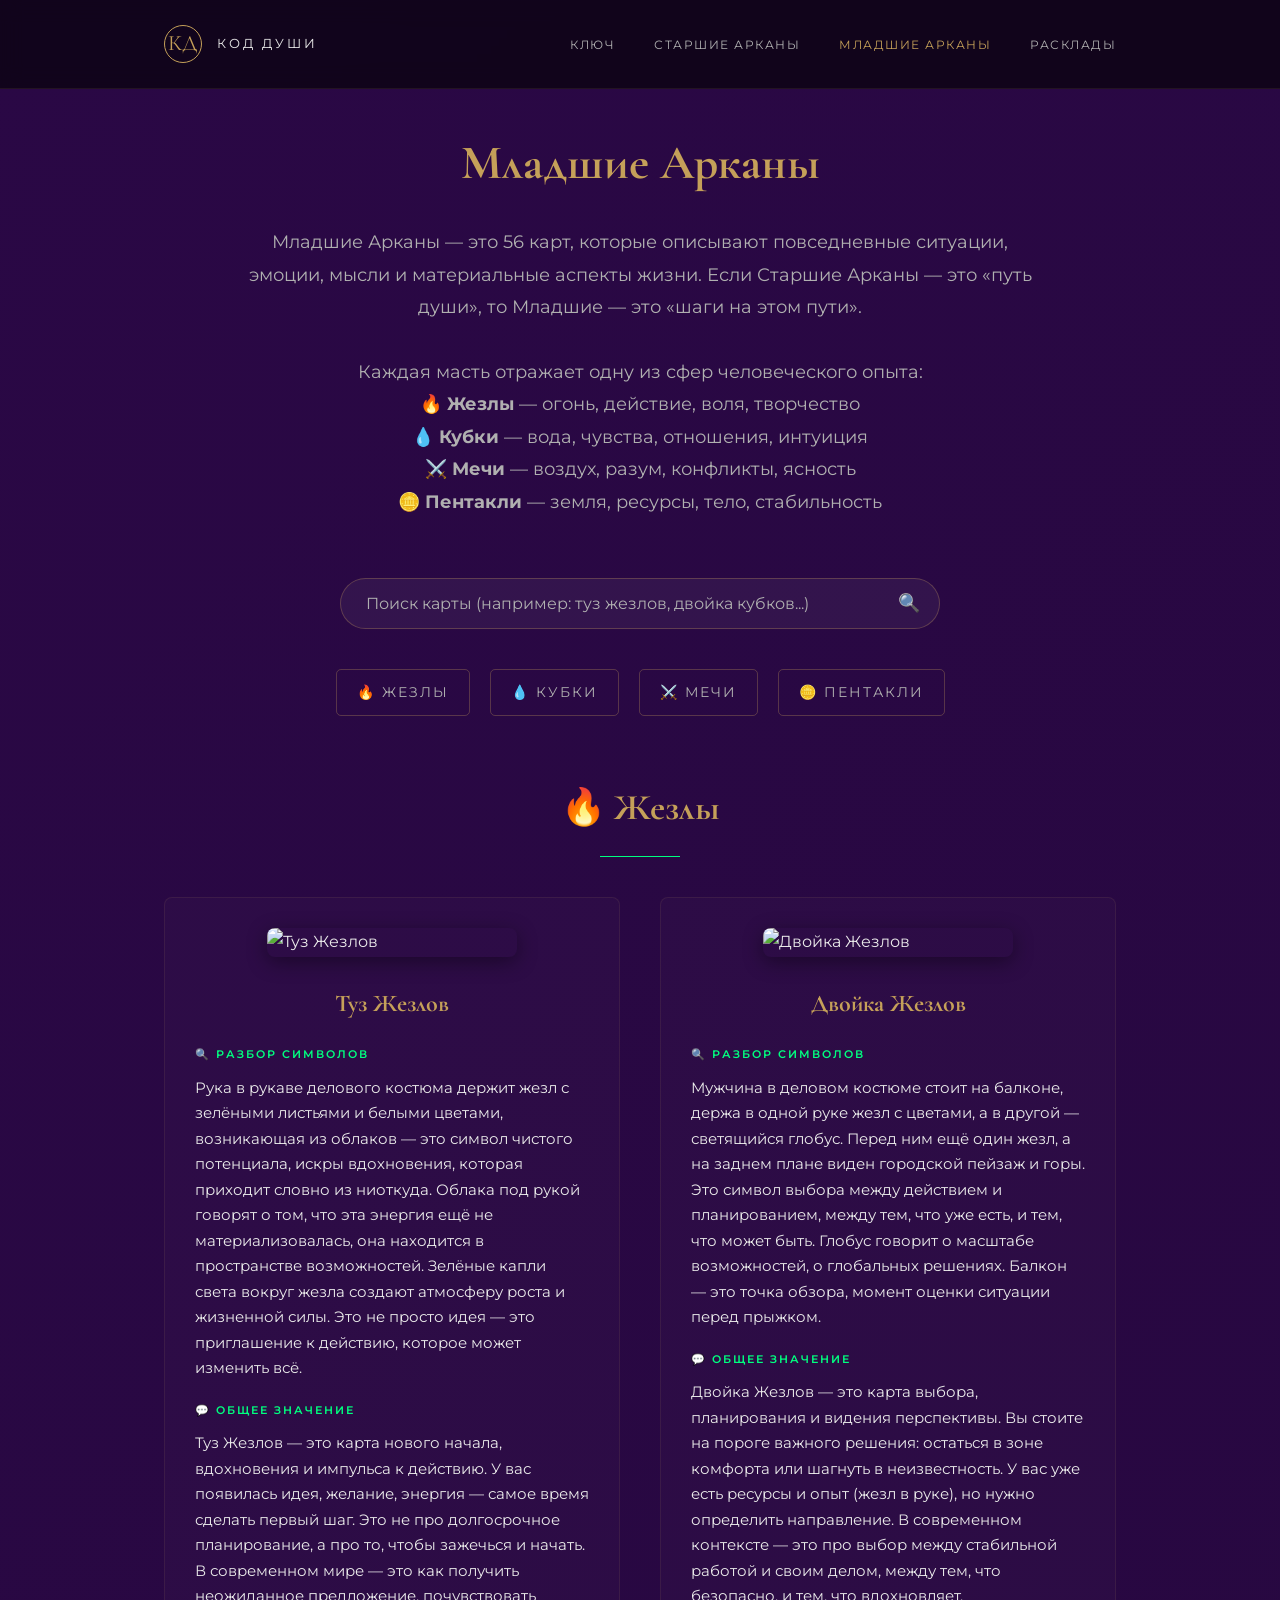
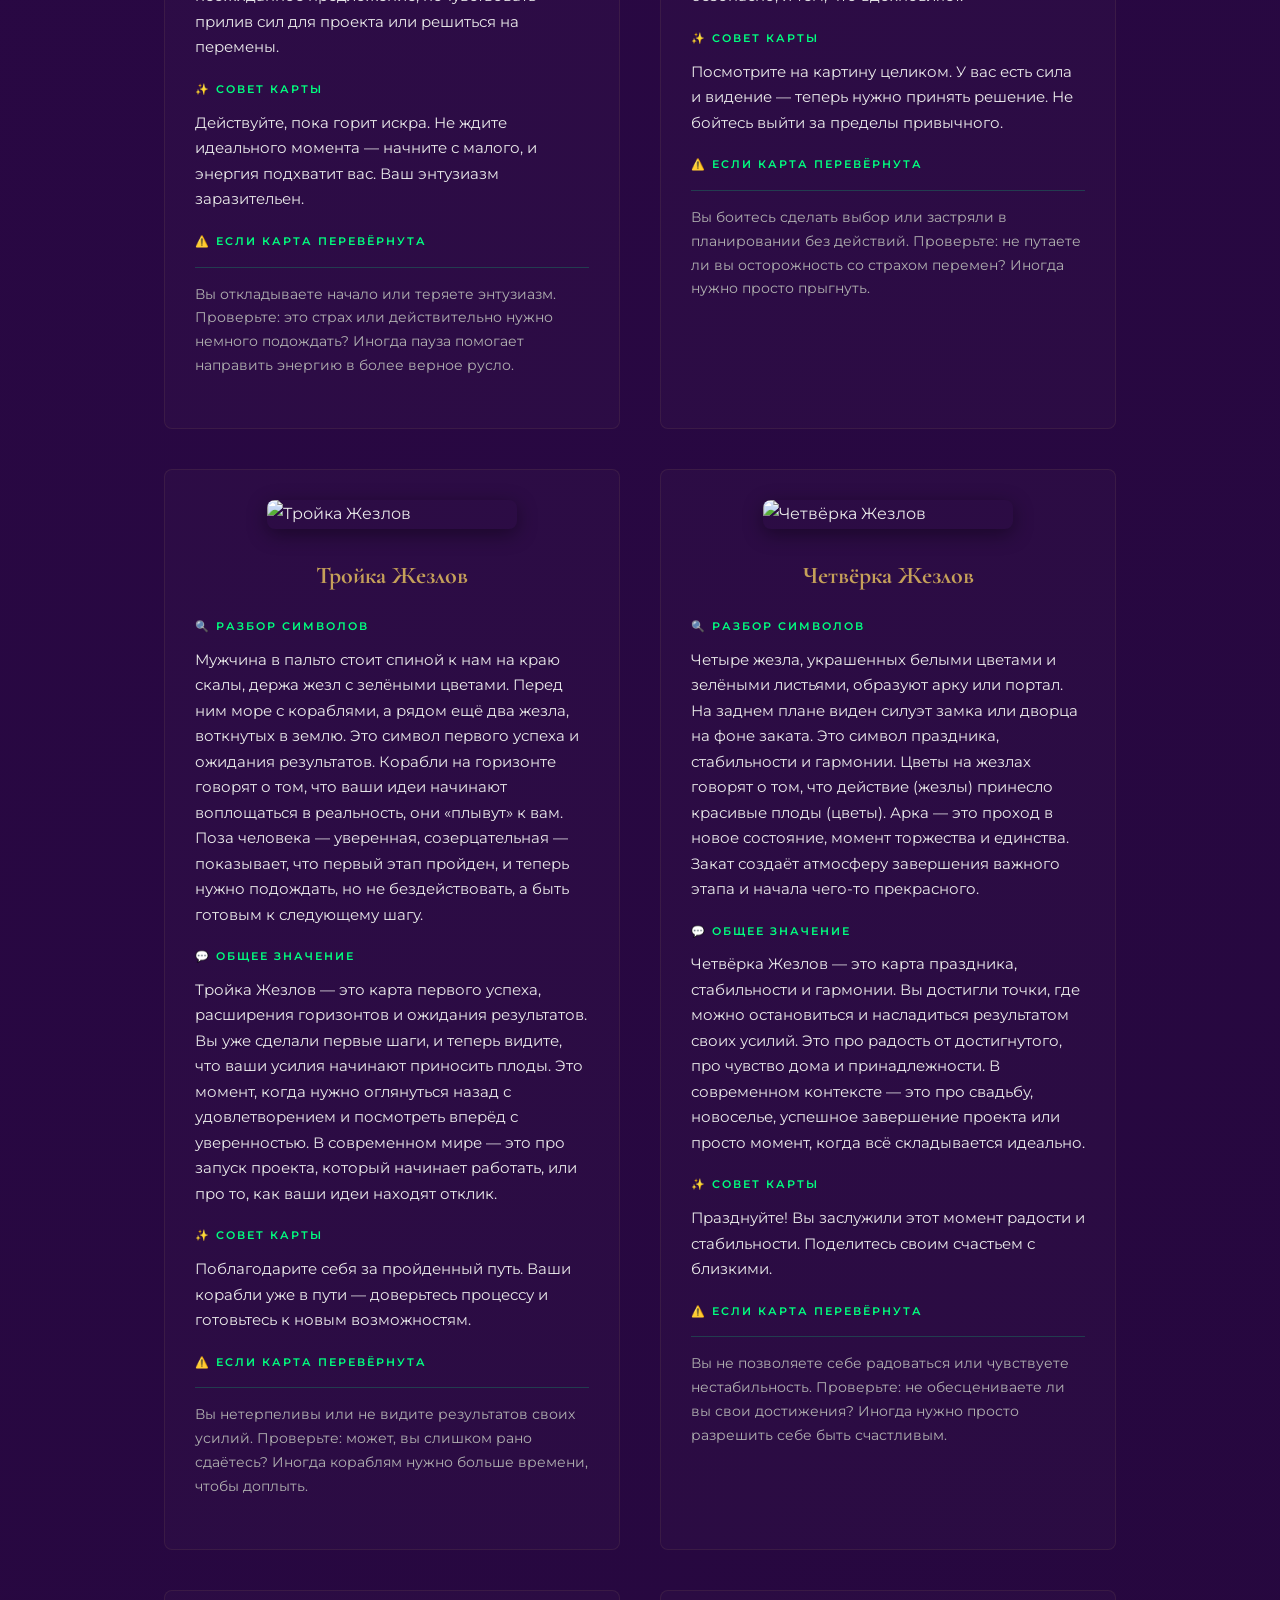
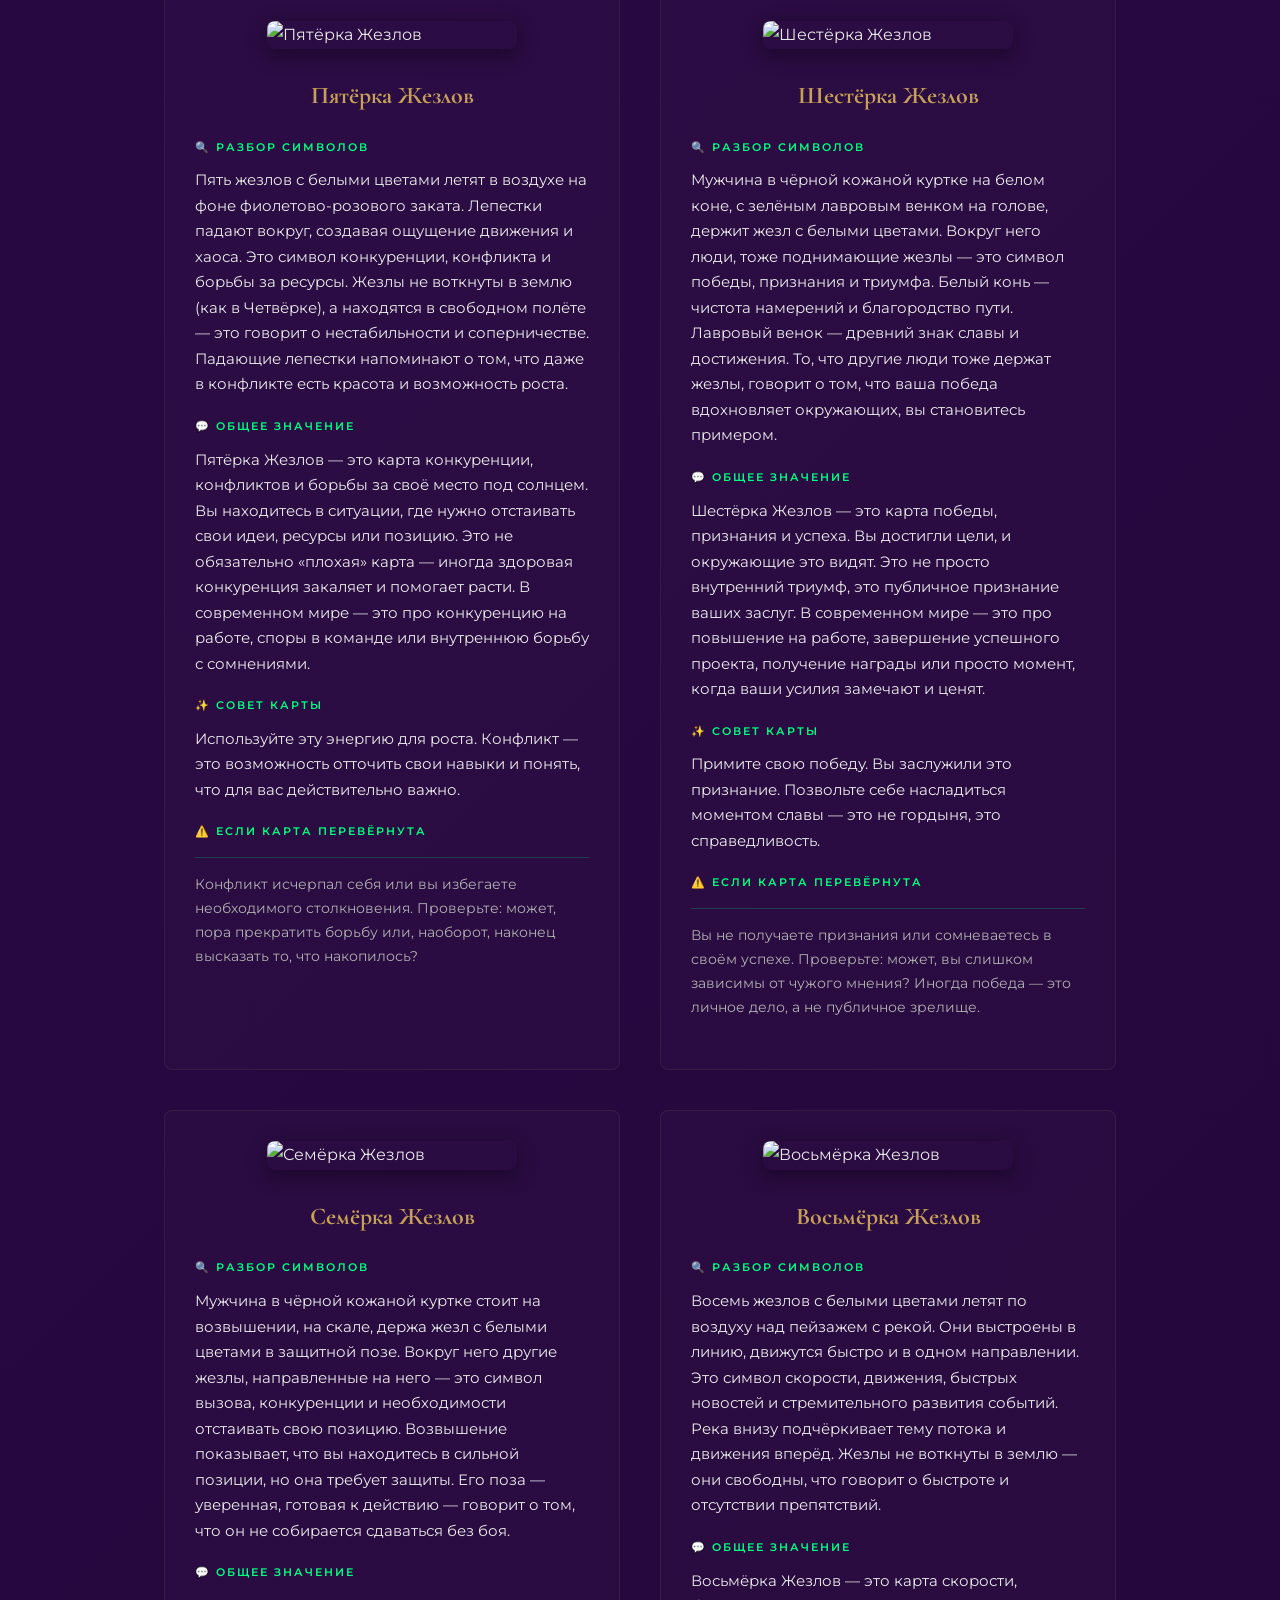
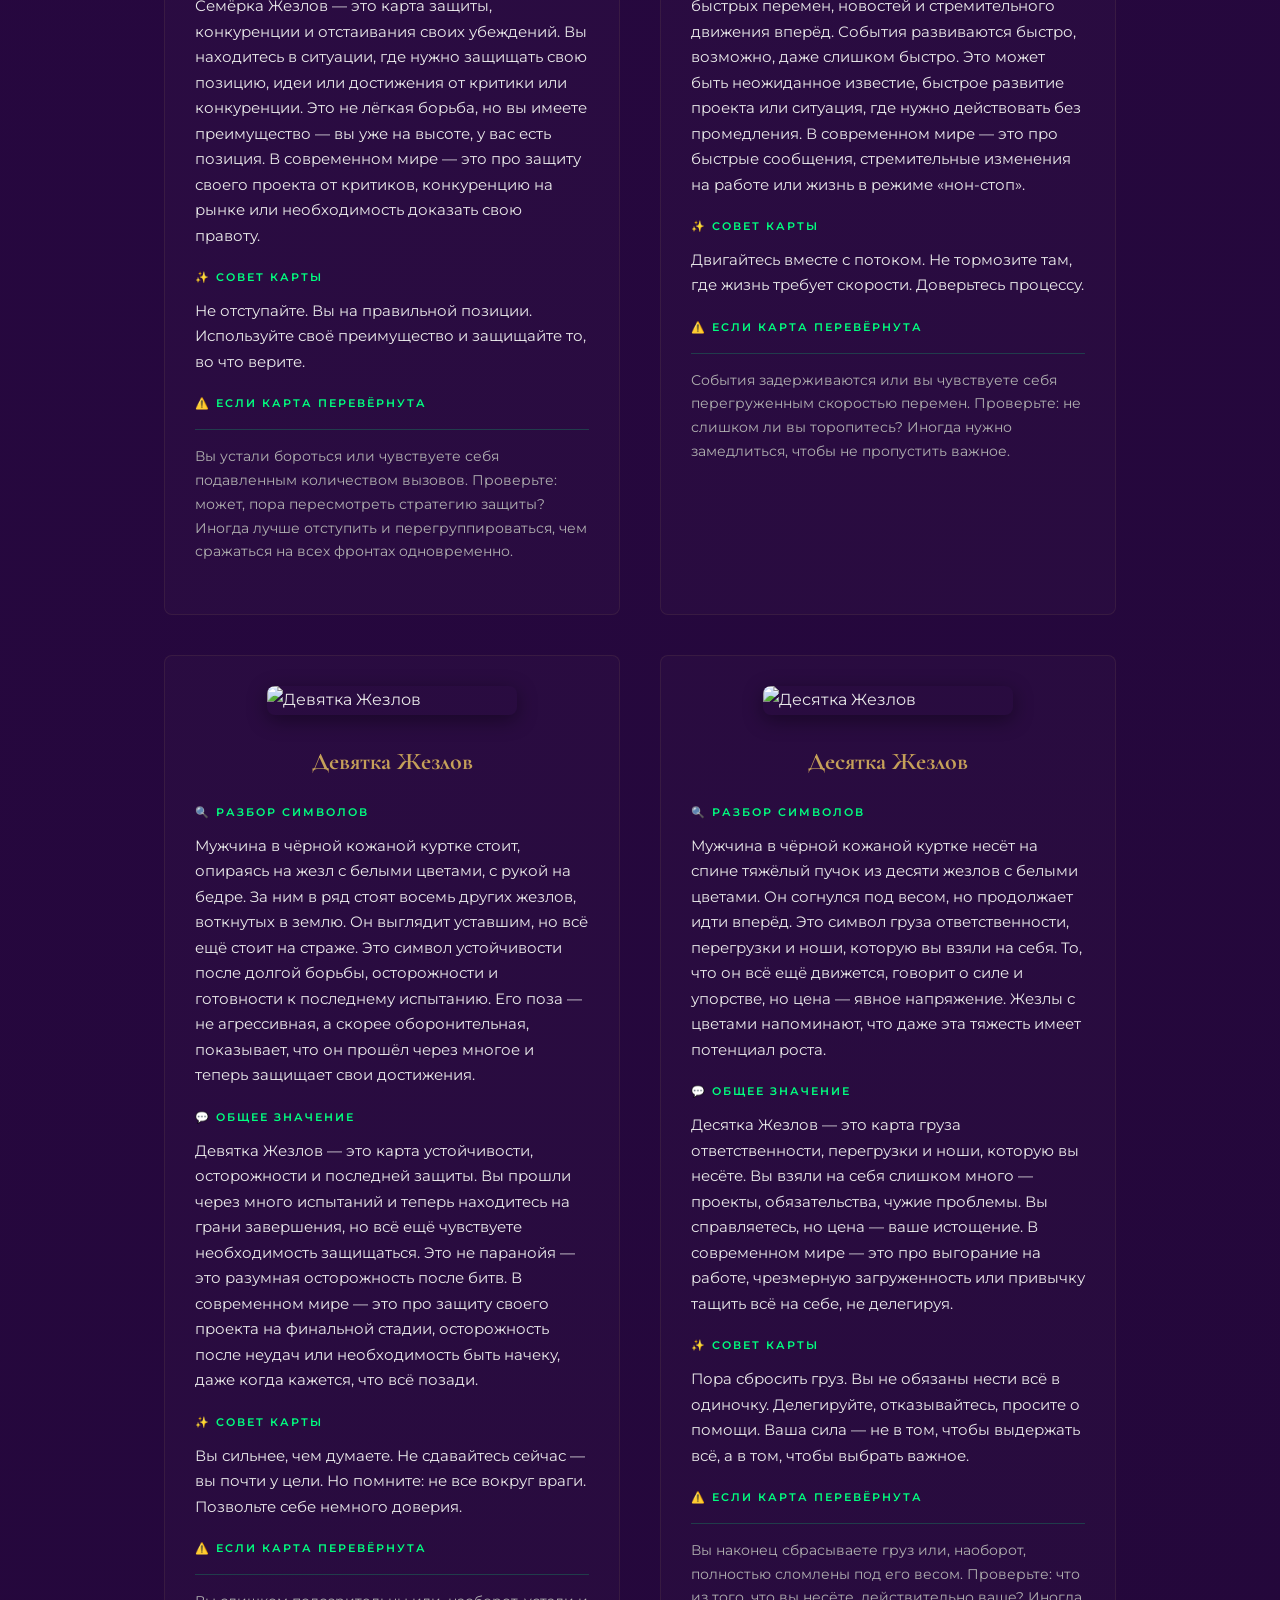
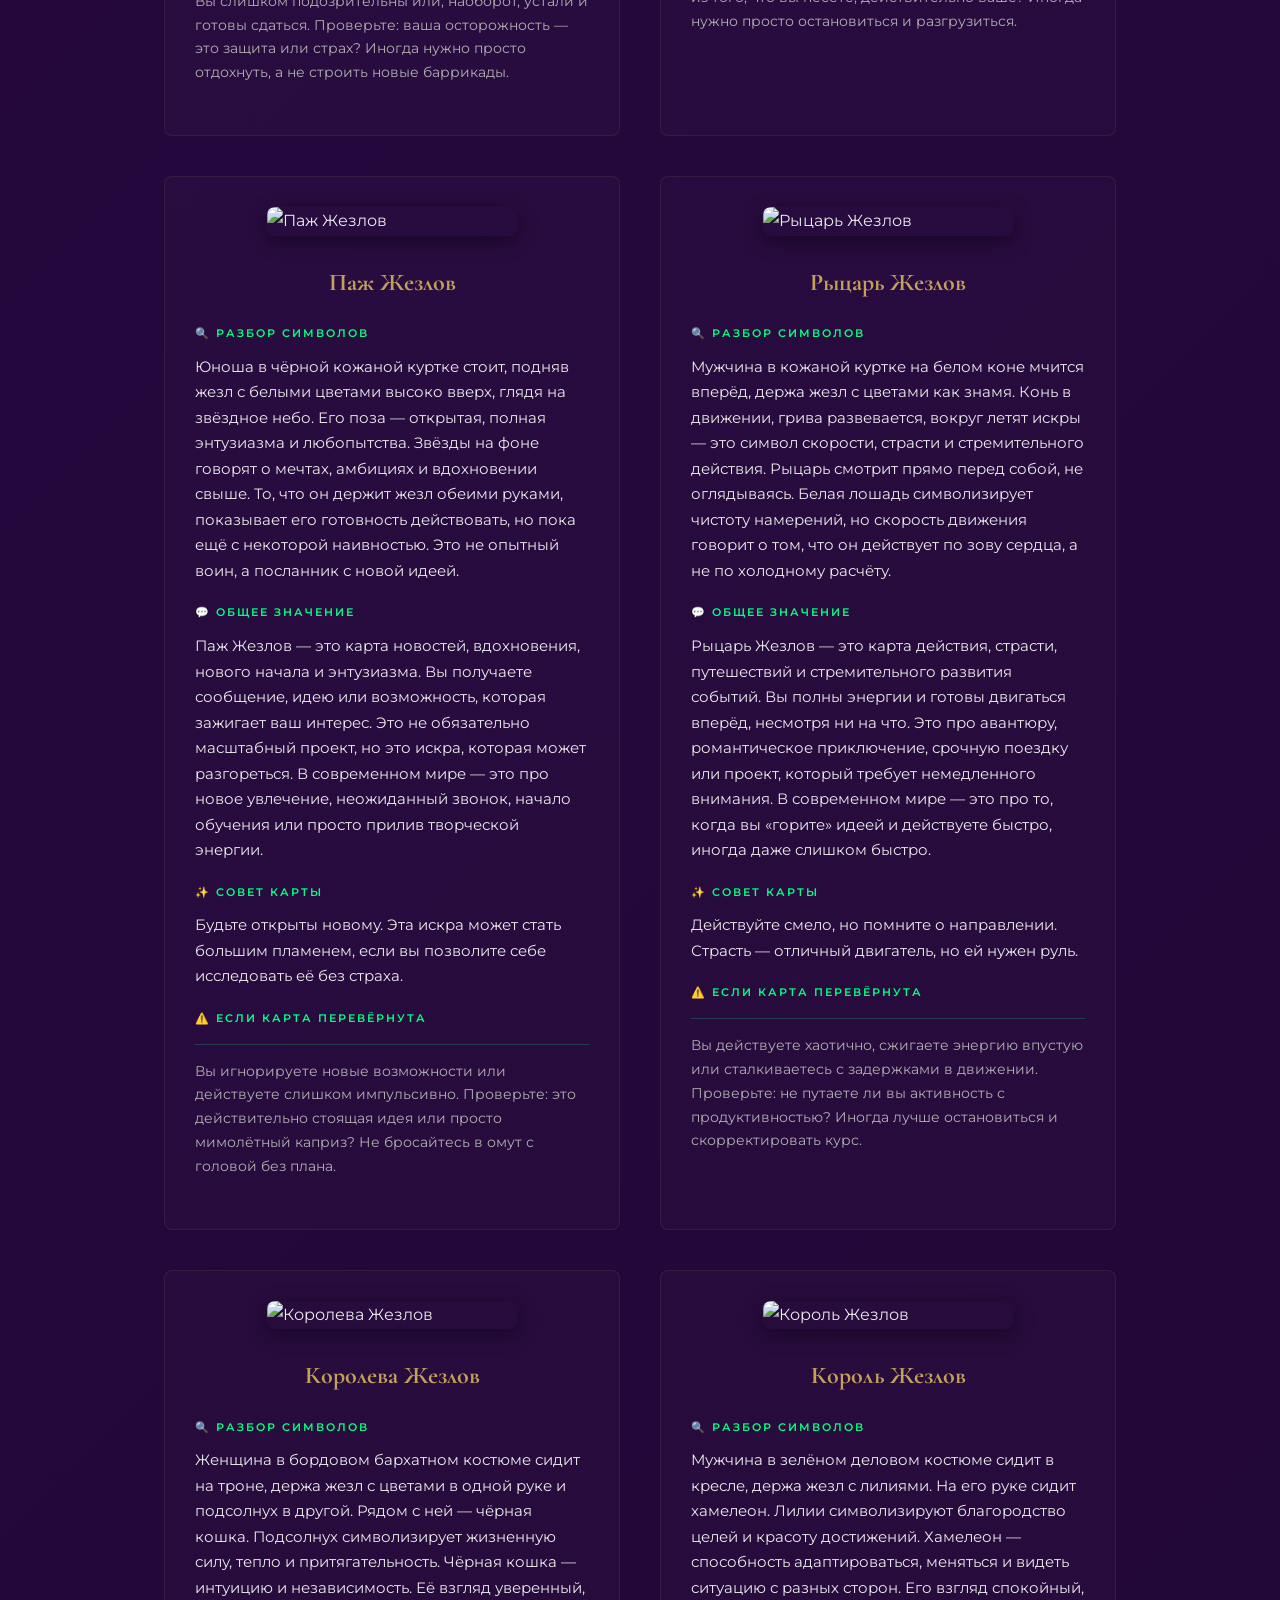
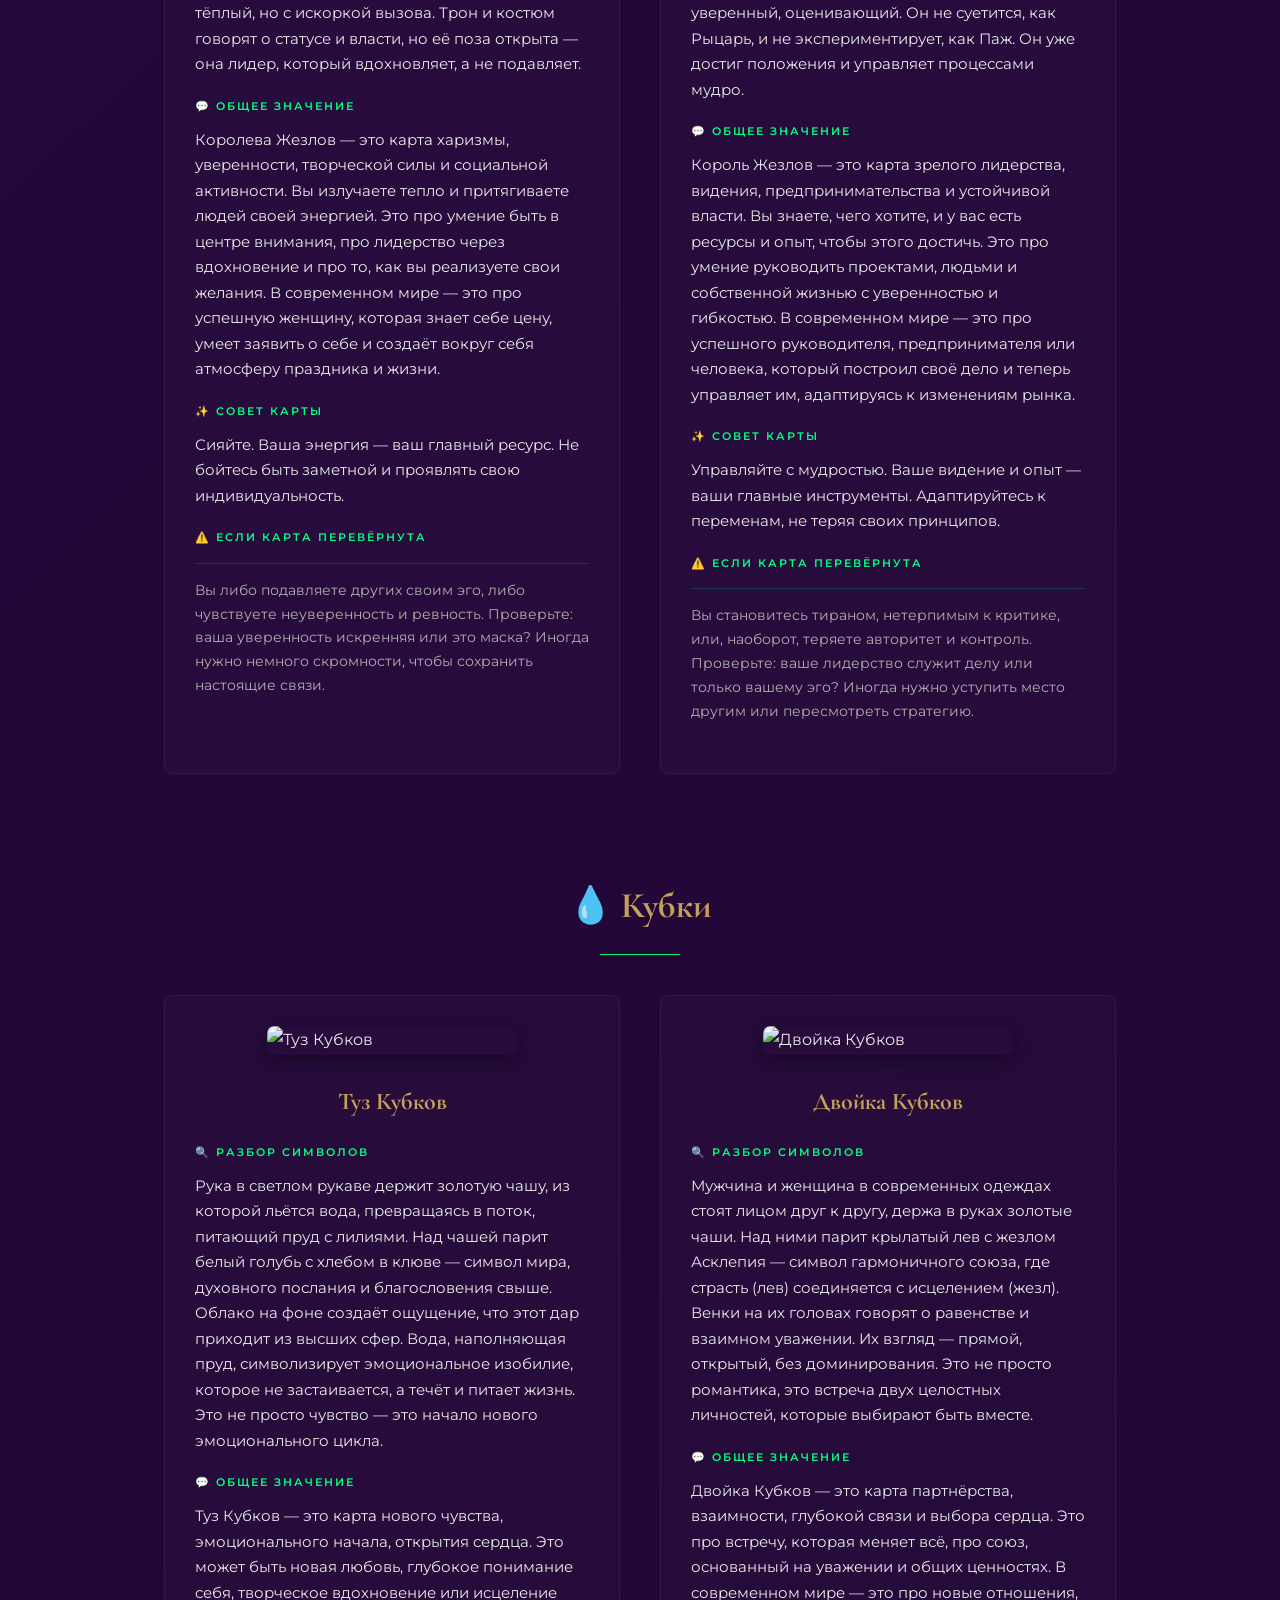
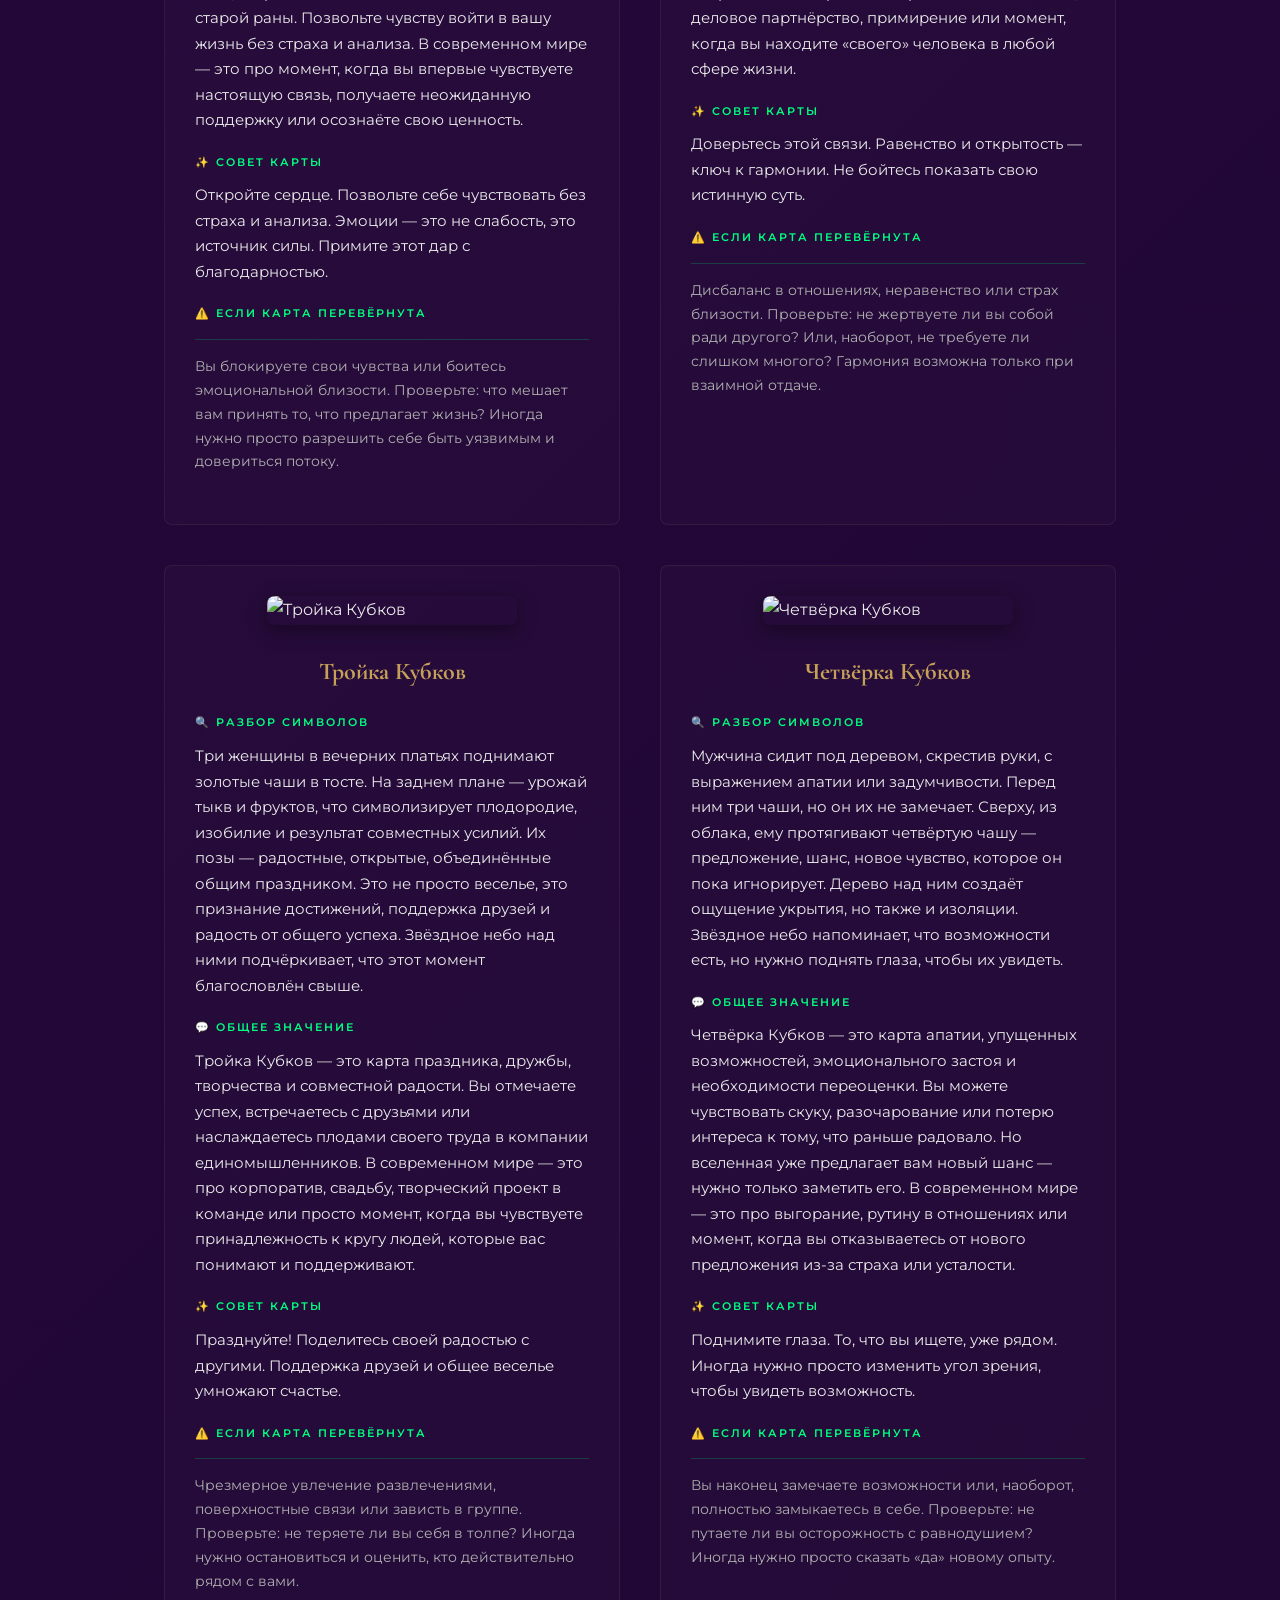
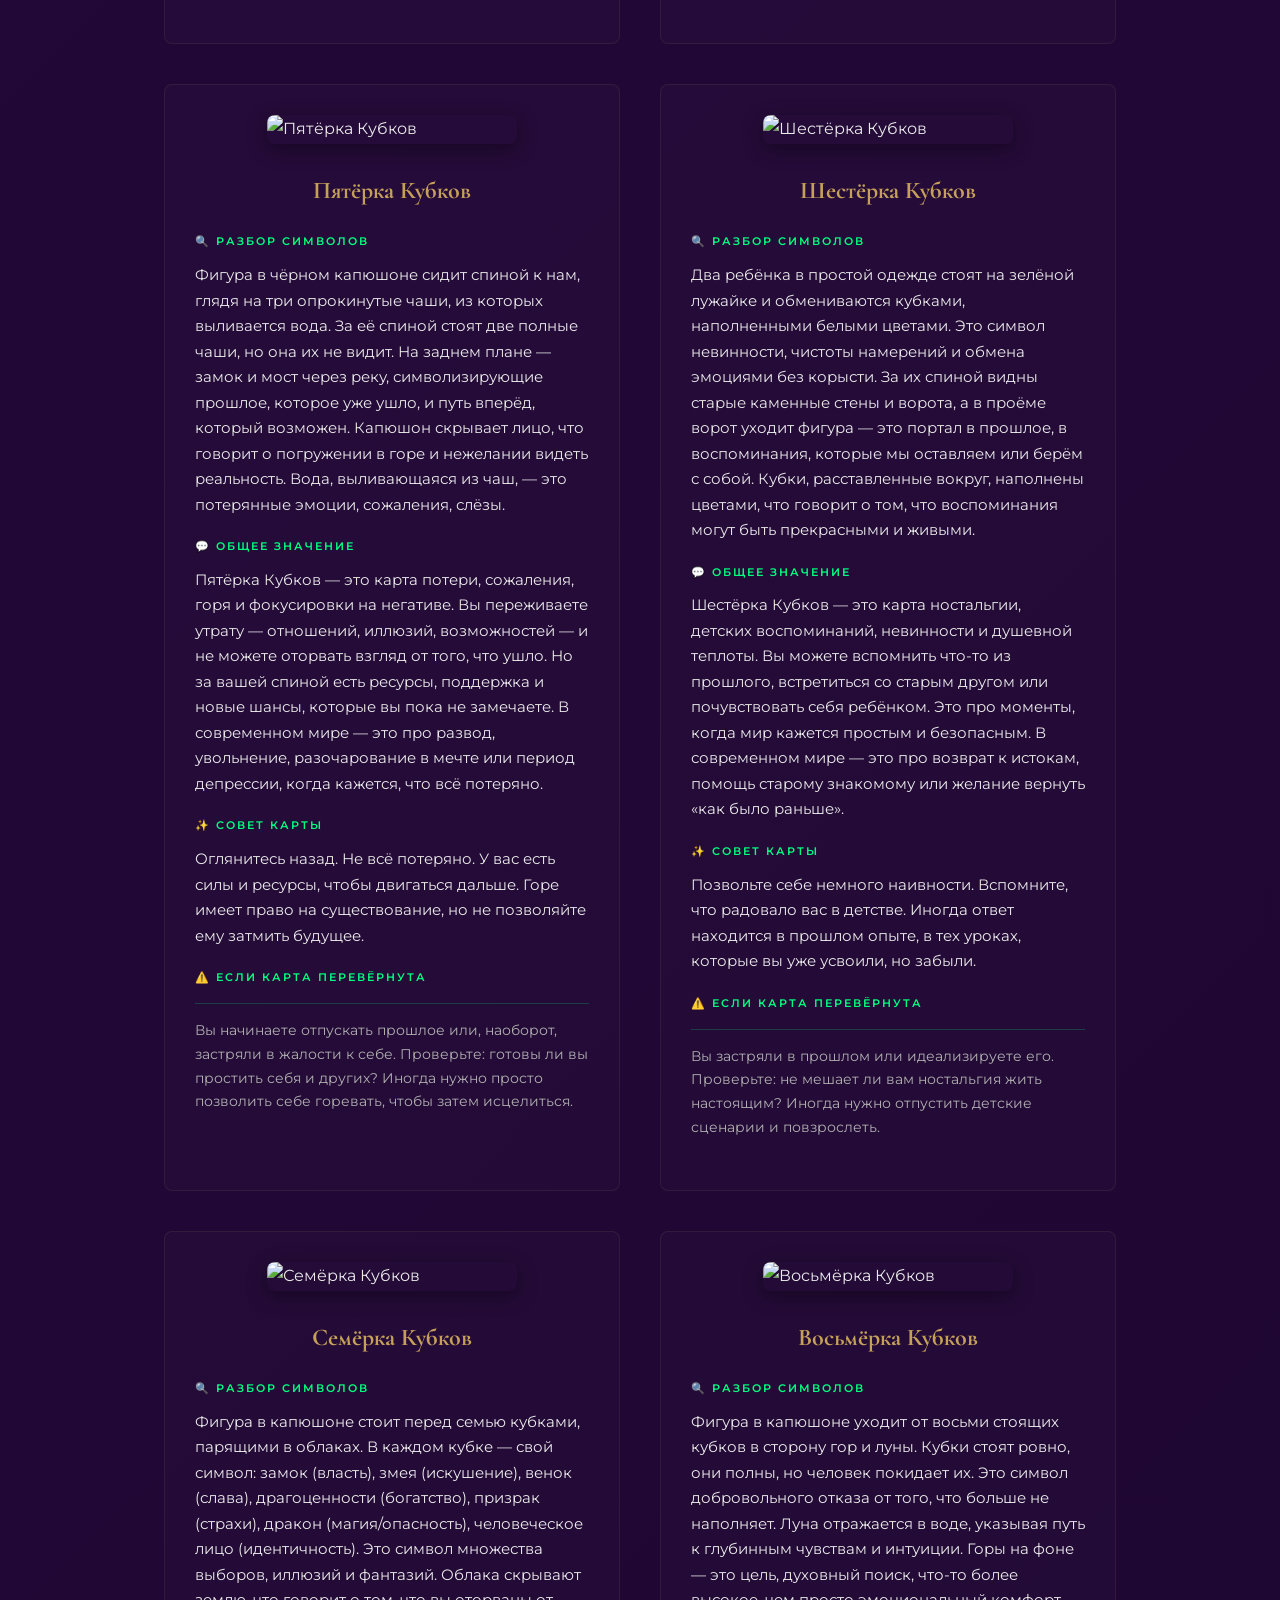
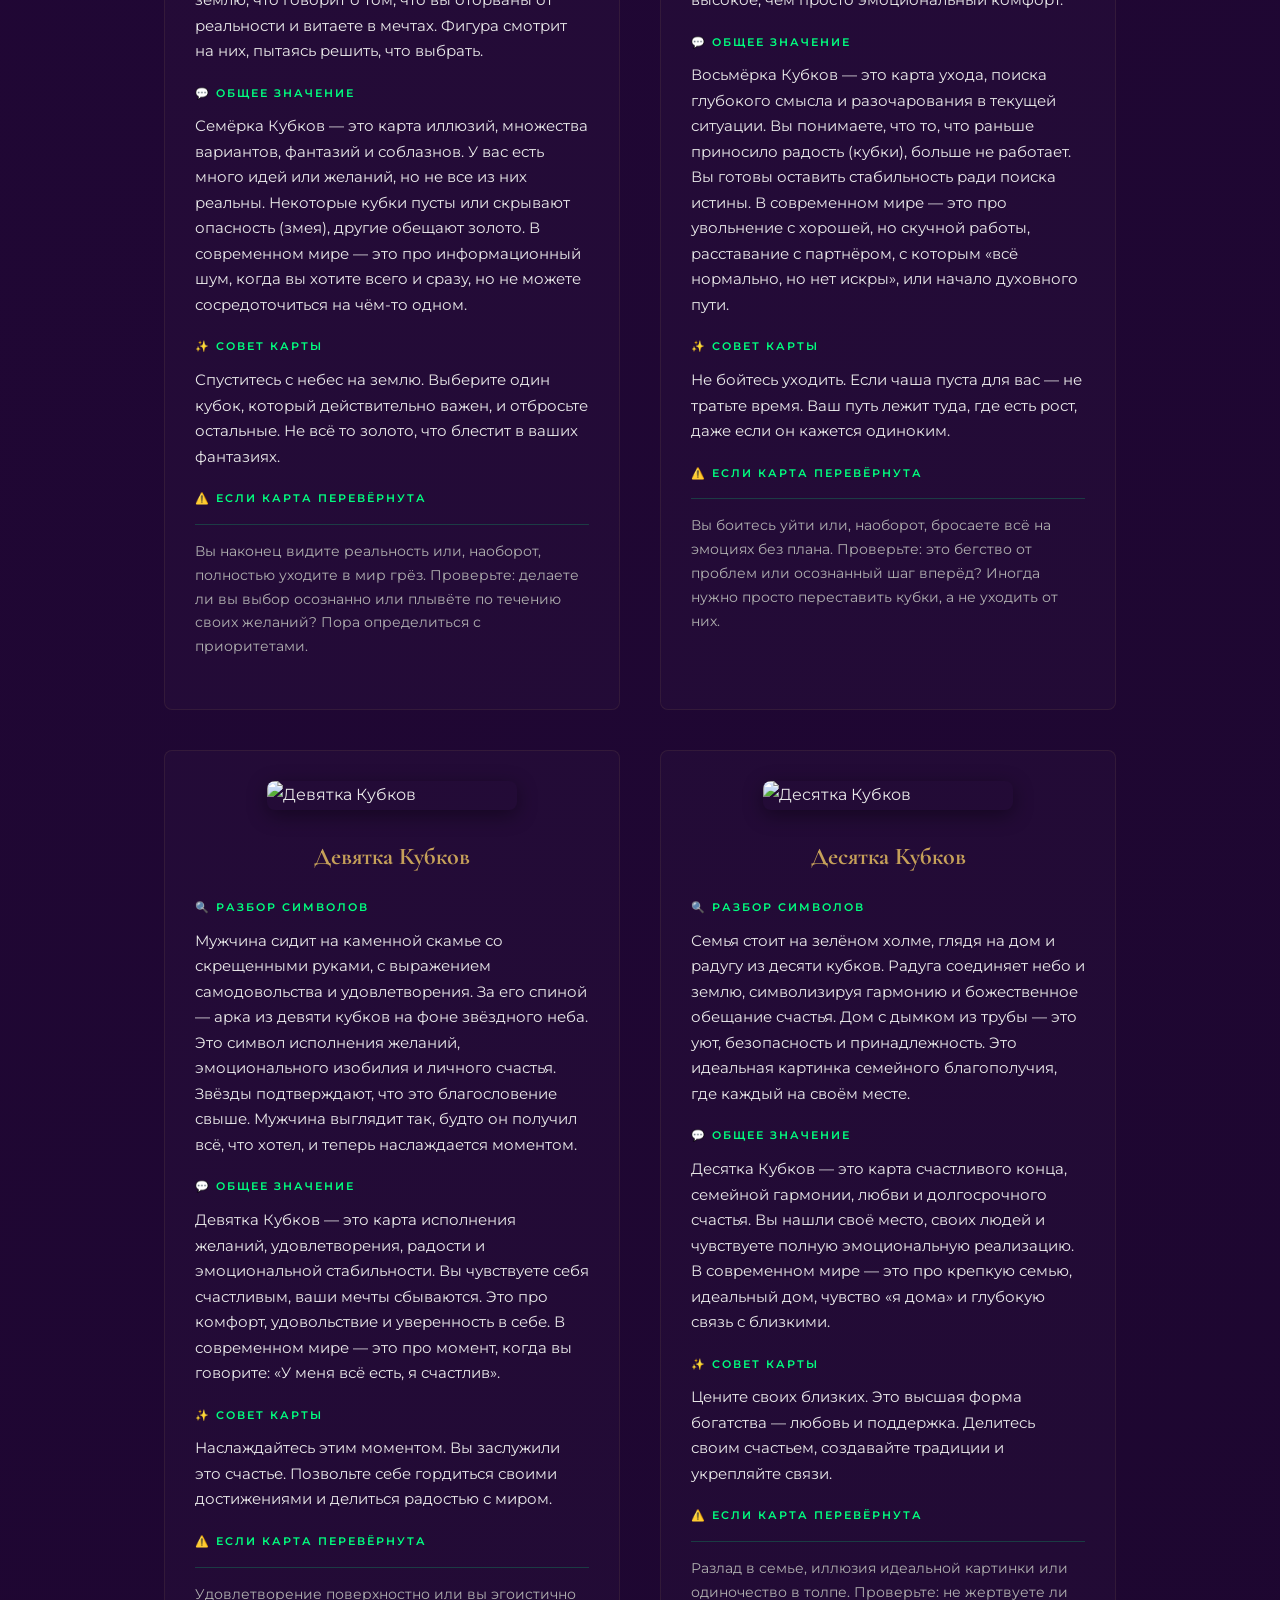
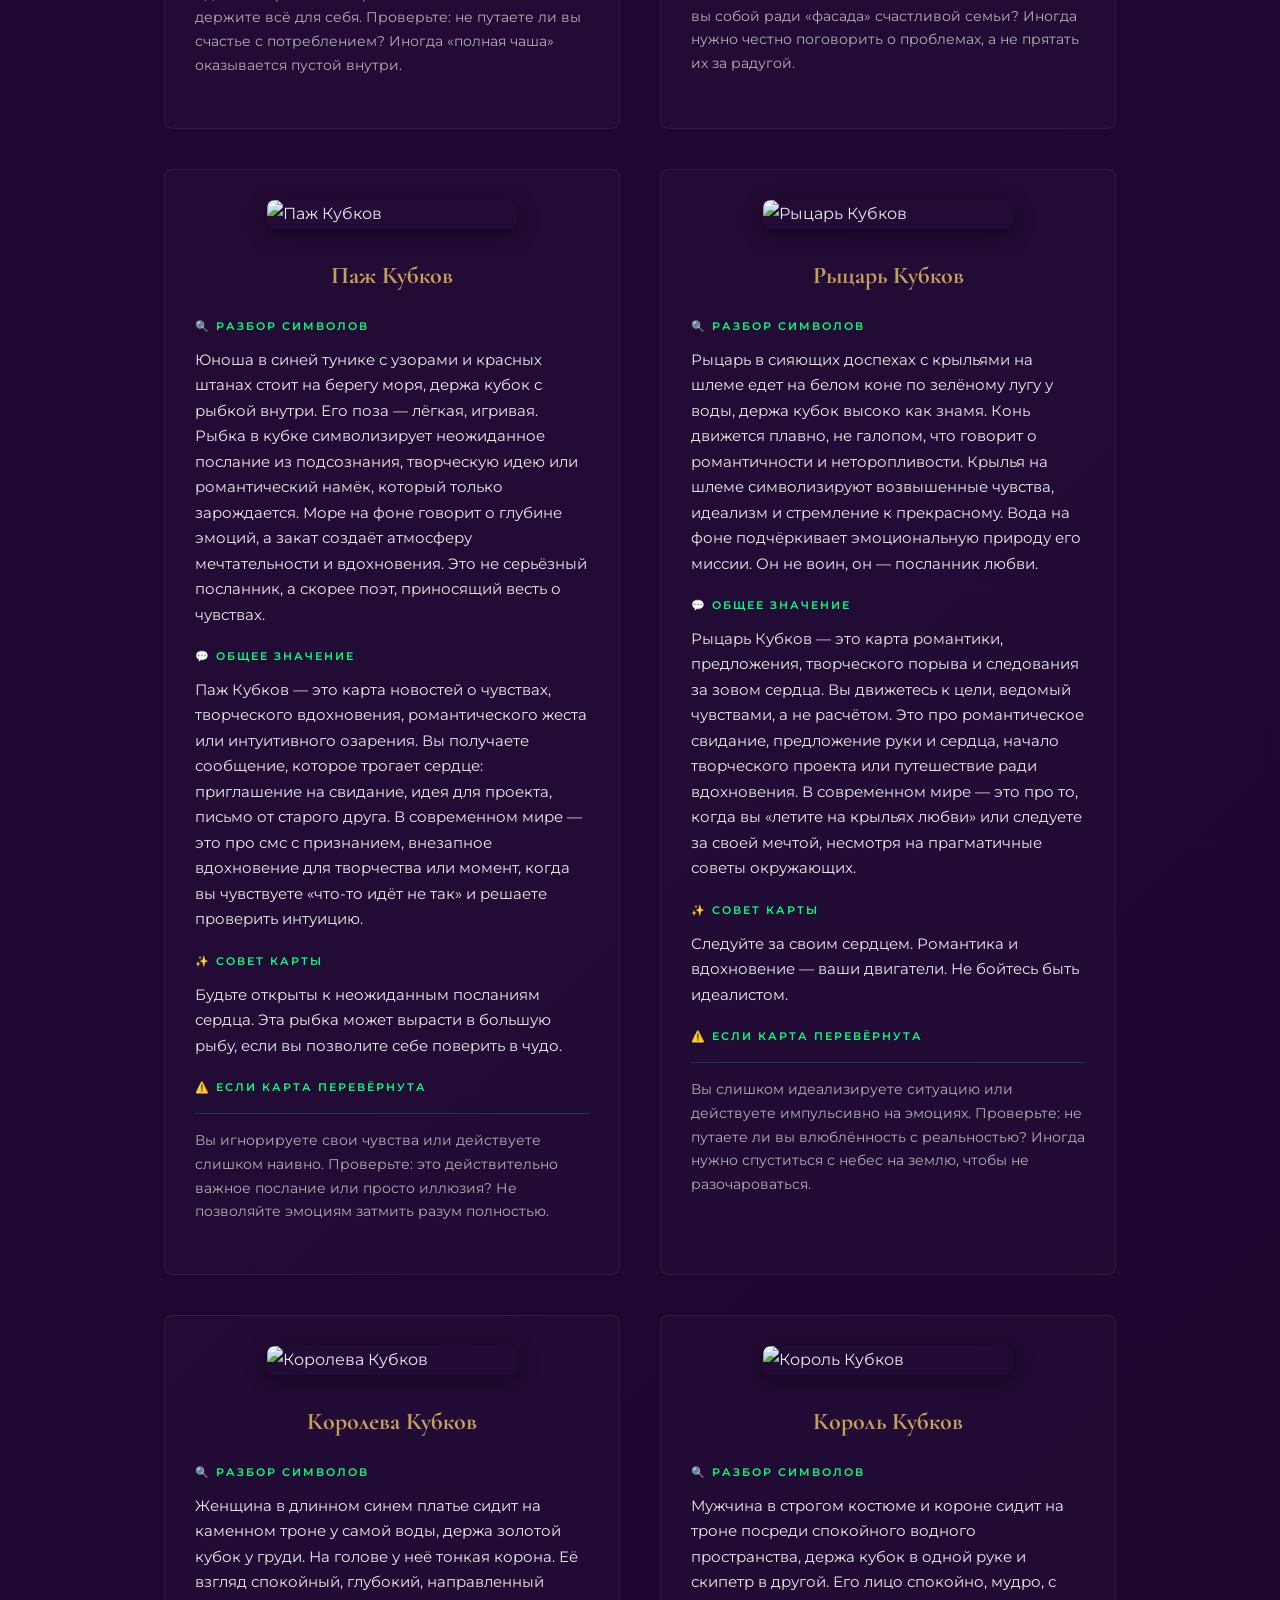
==== minor.html @ 0b264f7a "Add files via upload" ====
<!DOCTYPE html>
<html lang="ru">
<head>
    <meta charset="UTF-8">
    <meta name="viewport" content="width=device-width, initial-scale=1.0">
    <title>Младшие Арканы | Код Души</title>
    <link rel="stylesheet" href="style.css">
    <link rel="preconnect" href="https://fonts.googleapis.com">
    <link rel="preconnect" href="https://fonts.gstatic.com" crossorigin>
    <link href="https://fonts.googleapis.com/css2?family=Cormorant+Garamond:ital,wght@0,300;0,400;0,600;1,400&family=Montserrat:wght@200;300;400&display=swap" rel="stylesheet">
    
    <style>
        .intro-text {
            max-width: 800px;
            margin: 0 auto 60px;
            text-align: center;
            font-size: 18px;
            line-height: 1.8;
            color: var(--text-muted);
        }

        /* Стили для поиска */
        .search-container {
            max-width: 600px;
            margin: 0 auto 40px;
            position: relative;
        }

        .search-input {
            width: 100%;
            padding: 15px 25px;
            font-size: 16px;
            font-family: var(--font-sans);
            background: rgba(255, 255, 255, 0.05);
            border: 1px solid rgba(197, 160, 89, 0.3);
            border-radius: 30px;
            color: var(--text-main);
            outline: none;
            transition: all 0.3s;
        }

        .search-input:focus {
            border-color: var(--gold);
            background: rgba(255, 255, 255, 0.08);
            box-shadow: 0 0 20px rgba(197, 160, 89, 0.2);
        }

        .search-input::placeholder {
            color: var(--text-muted);
        }

        .search-icon {
            position: absolute;
            right: 20px;
            top: 50%;
            transform: translateY(-50%);
            color: var(--gold);
            font-size: 18px;
            pointer-events: none;
        }

        .search-results {
            text-align: center;
            margin-bottom: 30px;
            font-size: 14px;
            color: var(--text-muted);
        }

        .no-results {
            text-align: center;
            padding: 40px;
            color: var(--text-muted);
            font-size: 16px;
            display: none;
        }

        .suit-nav {
            display: flex;
            justify-content: center;
            gap: 20px;
            margin-bottom: 60px;
            flex-wrap: wrap;
        }

        .suit-nav a {
            font-size: 14px;
            text-transform: uppercase;
            letter-spacing: 2px;
            color: var(--text-muted);
            text-decoration: none;
            padding: 10px 20px;
            border: 1px solid rgba(197, 160, 89, 0.3);
            border-radius: 5px;
            transition: 0.3s;
        }

        .suit-nav a:hover {
            color: var(--gold);
            border-color: var(--gold);
            background: rgba(197, 160, 89, 0.1);
        }

        .suit-section {
            margin-bottom: 100px;
            scroll-margin-top: 120px;
        }

        .suit-title {
            font-family: var(--font-serif);
            font-size: 36px;
            color: var(--gold);
            text-align: center;
            margin-bottom: 40px;
            position: relative;
        }

        .suit-title::after {
            content: '';
            display: block;
            width: 80px;
            height: 1px;
            background: var(--emerald);
            margin: 15px auto 0;
        }

        .cards-grid {
            display: grid;
            grid-template-columns: repeat(auto-fill, minmax(350px, 1fr));
            gap: 40px;
        }

        .card-item {
            background: rgba(255, 255, 255, 0.02);
            border: 1px solid rgba(197, 160, 89, 0.1);
            border-radius: 8px;
            padding: 30px;
            transition: all 0.3s;
        }

        .card-item:hover {
            border-color: var(--gold);
            background: rgba(197, 160, 89, 0.05);
            transform: translateY(-5px);
        }

        .card-item.hidden {
            display: none;
        }

        .card-item.highlight {
            border-color: var(--emerald);
            box-shadow: 0 0 30px rgba(0, 255, 127, 0.2);
        }

        .card-item img {
            width: 100%;
            max-width: 250px;
            margin: 0 auto 25px;
            display: block;
            border-radius: 8px;
            box-shadow: 0 5px 20px rgba(0, 0, 0, 0.4);
        }

        .card-item h3 {
            font-family: var(--font-serif);
            font-size: 24px;
            color: var(--gold);
            text-align: center;
            margin-bottom: 20px;
        }

        .card-item .symbol-section,
        .card-item .meaning-section,
        .card-item .advice-section,
        .card-item .reversed-section {
            margin-bottom: 20px;
        }

        .card-item .section-label {
            font-family: var(--font-sans);
            font-size: 11px;
            text-transform: uppercase;
            letter-spacing: 2px;
            color: var(--emerald);
            margin-bottom: 10px;
            display: block;
            font-weight: 600;
        }

        .card-item p {
            font-size: 15px;
            line-height: 1.7;
            color: var(--text-main);
            margin-bottom: 0;
        }

        .card-item .reversed {
            font-size: 14px;
            color: var(--text-muted);
            margin-top: 15px;
            padding-top: 15px;
            border-top: 1px solid rgba(0, 255, 127, 0.2);
        }

        .back-to-top {
            position: fixed;
            bottom: 30px;
            right: 30px;
            width: 50px;
            height: 50px;
            background: rgba(197, 160, 89, 0.1);
            border: 1px solid var(--gold);
            color: var(--gold);
            display: flex;
            align-items: center;
            justify-content: center;
            font-size: 24px;
            cursor: pointer;
            opacity: 0;
            visibility: hidden;
            transition: 0.4s;
            z-index: 900;
            text-decoration: none;
        }

        .back-to-top.visible {
            opacity: 1;
            visibility: visible;
        }

        .back-to-top:hover {
            background: var(--gold);
            color: var(--bg-deep);
        }

        @media (max-width: 768px) {
            .cards-grid {
                grid-template-columns: 1fr;
            }
            
            .suit-nav {
                gap: 10px;
            }
            
            .suit-nav a {
                font-size: 12px;
                padding: 8px 15px;
            }
            
            .card-item {
                padding: 20px;
            }

            .search-input {
                padding: 12px 20px;
                font-size: 14px;
            }
        }
    </style>
</head>
<body>

    <header class="header">
        <div class="container header-inner">
            <a href="index.html" class="logo-link">
                <div class="logo-mono">КД</div>
                <div class="logo-text">КОД ДУШИ</div>
            </a>
            <nav class="desktop-nav">
                <a href="key.html">Ключ</a>
                <a href="major.html">Старшие Арканы</a>
                <a href="minor.html" style="color: var(--gold);">Младшие Арканы</a>
                <a href="spreads.html">Расклады</a>
            </nav>
        </div>
    </header>

    <main class="container" style="padding-top: 120px;">
        
        <h1 style="text-align: center; font-family: var(--font-serif); font-size: 48px; color: var(--gold); margin-bottom: 20px;">Младшие Арканы</h1>
        
        <p class="intro-text">
            Младшие Арканы — это 56 карт, которые описывают повседневные ситуации, эмоции, мысли и материальные аспекты жизни. Если Старшие Арканы — это «путь души», то Младшие — это «шаги на этом пути».<br><br>
            Каждая масть отражает одну из сфер человеческого опыта:<br>
            🔥 <strong>Жезлы</strong> — огонь, действие, воля, творчество<br>
            💧 <strong>Кубки</strong> — вода, чувства, отношения, интуиция<br>
            ⚔️ <strong>Мечи</strong> — воздух, разум, конфликты, ясность<br>
            🪙 <strong>Пентакли</strong> — земля, ресурсы, тело, стабильность
        </p>

        <!-- ПОИСКОВАЯ СТРОКА -->
        <div class="search-container">
            <input type="text" class="search-input" id="cardSearch" placeholder="Поиск карты (например: туз жезлов, двойка кубков...)">
            <span class="search-icon">🔍</span>
        </div>
        <div class="search-results" id="searchResults"></div>

        <div class="suit-nav" id="top">
            <a href="#wands">🔥 Жезлы</a>
            <a href="#cups">💧 Кубки</a>
            <a href="#swords">⚔️ Мечи</a>
            <a href="#pentacles">🪙 Пентакли</a>
        </div>

        <div class="no-results" id="noResults">
            Карты не найдены. Попробуйте другой запрос.
        </div>

        <!-- 🔥 ЖЕЗЛЫ -->
        <section id="wands" class="suit-section">
            <h2 class="suit-title">🔥 Жезлы</h2>
            <div class="cards-grid">
                <!-- Туз Жезлов -->
               <article class="card-item" data-name="туз жезлов жезлы ace wands 1">
                    <img src="images/minor/wands-ace.png" alt="Туз Жезлов">
                    <h3>Туз Жезлов</h3>
                    <div class="symbol-section">
                        <span class="section-label">🔍 Разбор символов</span>
                        <p>Рука в рукаве делового костюма держит жезл с зелёными листьями и белыми цветами, возникающая из облаков — это символ чистого потенциала, искры вдохновения, которая приходит словно из ниоткуда. Облака под рукой говорят о том, что эта энергия ещё не материализовалась, она находится в пространстве возможностей. Зелёные капли света вокруг жезла создают атмосферу роста и жизненной силы. Это не просто идея — это приглашение к действию, которое может изменить всё.</p>
                    </div>
                    <div class="meaning-section">
                        <span class="section-label">💬 Общее значение</span>
                        <p>Туз Жезлов — это карта нового начала, вдохновения и импульса к действию. У вас появилась идея, желание, энергия — самое время сделать первый шаг. Это не про долгосрочное планирование, а про то, чтобы зажечься и начать. В современном мире — это как получить неожиданное предложение, почувствовать прилив сил для проекта или решиться на перемены.</p>
                    </div>
                    <div class="advice-section">
                        <span class="section-label">✨ Совет карты</span>
                        <p>Действуйте, пока горит искра. Не ждите идеального момента — начните с малого, и энергия подхватит вас. Ваш энтузиазм заразительен.</p>
                    </div>
                    <div class="reversed-section">
                        <span class="section-label">⚠️ Если карта перевёрнута</span>
                        <p class="reversed">Вы откладываете начало или теряете энтузиазм. Проверьте: это страх или действительно нужно немного подождать? Иногда пауза помогает направить энергию в более верное русло.</p>
                    </div>
                </article>

                <!-- Двойка Жезлов -->
                <article class="card-item" data-name="двойка жезлов жезлы two wands 2">
                    <img src="images/minor/wands-2.png" alt="Двойка Жезлов">
                    <h3>Двойка Жезлов</h3>
                    <div class="symbol-section">
                        <span class="section-label">🔍 Разбор символов</span>
                        <p>Мужчина в деловом костюме стоит на балконе, держа в одной руке жезл с цветами, а в другой — светящийся глобус. Перед ним ещё один жезл, а на заднем плане виден городской пейзаж и горы. Это символ выбора между действием и планированием, между тем, что уже есть, и тем, что может быть. Глобус говорит о масштабе возможностей, о глобальных решениях. Балкон — это точка обзора, момент оценки ситуации перед прыжком.</p>
                    </div>
                    <div class="meaning-section">
                        <span class="section-label">💬 Общее значение</span>
                        <p>Двойка Жезлов — это карта выбора, планирования и видения перспективы. Вы стоите на пороге важного решения: остаться в зоне комфорта или шагнуть в неизвестность. У вас уже есть ресурсы и опыт (жезл в руке), но нужно определить направление. В современном контексте — это про выбор между стабильной работой и своим делом, между тем, что безопасно, и тем, что вдохновляет.</p>
                    </div>
                    <div class="advice-section">
                        <span class="section-label">✨ Совет карты</span>
                        <p>Посмотрите на картину целиком. У вас есть сила и видение — теперь нужно принять решение. Не бойтесь выйти за пределы привычного.</p>
                    </div>
                    <div class="reversed-section">
                        <span class="section-label">⚠️ Если карта перевёрнута</span>
                        <p class="reversed">Вы боитесь сделать выбор или застряли в планировании без действий. Проверьте: не путаете ли вы осторожность со страхом перемен? Иногда нужно просто прыгнуть.</p>
                    </div>
                </article>

                <!-- Тройка Жезлов -->
                <article class="card-item" data-name="тройка жезлов жезлы three wands 3">
                    <img src="images/minor/wands-3.png" alt="Тройка Жезлов">
                    <h3>Тройка Жезлов</h3>
                    <div class="symbol-section">
                        <span class="section-label">🔍 Разбор символов</span>
                        <p>Мужчина в пальто стоит спиной к нам на краю скалы, держа жезл с зелёными цветами. Перед ним море с кораблями, а рядом ещё два жезла, воткнутых в землю. Это символ первого успеха и ожидания результатов. Корабли на горизонте говорят о том, что ваши идеи начинают воплощаться в реальность, они «плывут» к вам. Поза человека — уверенная, созерцательная — показывает, что первый этап пройден, и теперь нужно подождать, но не бездействовать, а быть готовым к следующему шагу.</p>
                    </div>
                    <div class="meaning-section">
                        <span class="section-label">💬 Общее значение</span>
                        <p>Тройка Жезлов — это карта первого успеха, расширения горизонтов и ожидания результатов. Вы уже сделали первые шаги, и теперь видите, что ваши усилия начинают приносить плоды. Это момент, когда нужно оглянуться назад с удовлетворением и посмотреть вперёд с уверенностью. В современном мире — это про запуск проекта, который начинает работать, или про то, как ваши идеи находят отклик.</p>
                    </div>
                    <div class="advice-section">
                        <span class="section-label">✨ Совет карты</span>
                        <p>Поблагодарите себя за пройденный путь. Ваши корабли уже в пути — доверьтесь процессу и готовьтесь к новым возможностям.</p>
                    </div>
                    <div class="reversed-section">
                        <span class="section-label">⚠️ Если карта перевёрнута</span>
                        <p class="reversed">Вы нетерпеливы или не видите результатов своих усилий. Проверьте: может, вы слишком рано сдаётесь? Иногда кораблям нужно больше времени, чтобы доплыть.</p>
                    </div>
                </article>

                <!-- Четвёрка Жезлов -->
                <article class="card-item" data-name="четвёрка жезлов жезлы four wands 4">
                    <img src="images/minor/wands-4.png" alt="Четвёрка Жезлов">
                    <h3>Четвёрка Жезлов</h3>
                    <div class="symbol-section">
                        <span class="section-label">🔍 Разбор символов</span>
                        <p>Четыре жезла, украшенных белыми цветами и зелёными листьями, образуют арку или портал. На заднем плане виден силуэт замка или дворца на фоне заката. Это символ праздника, стабильности и гармонии. Цветы на жезлах говорят о том, что действие (жезлы) принесло красивые плоды (цветы). Арка — это проход в новое состояние, момент торжества и единства. Закат создаёт атмосферу завершения важного этапа и начала чего-то прекрасного.</p>
                    </div>
                    <div class="meaning-section">
                        <span class="section-label">💬 Общее значение</span>
                        <p>Четвёрка Жезлов — это карта праздника, стабильности и гармонии. Вы достигли точки, где можно остановиться и насладиться результатом своих усилий. Это про радость от достигнутого, про чувство дома и принадлежности. В современном контексте — это про свадьбу, новоселье, успешное завершение проекта или просто момент, когда всё складывается идеально.</p>
                    </div>
                    <div class="advice-section">
                        <span class="section-label">✨ Совет карты</span>
                        <p>Празднуйте! Вы заслужили этот момент радости и стабильности. Поделитесь своим счастьем с близкими.</p>
                    </div>
                    <div class="reversed-section">
                        <span class="section-label">⚠️ Если карта перевёрнута</span>
                        <p class="reversed">Вы не позволяете себе радоваться или чувствуете нестабильность. Проверьте: не обесцениваете ли вы свои достижения? Иногда нужно просто разрешить себе быть счастливым.</p>
                    </div>
                </article>

                <!-- Пятёрка Жезлов -->
                <article class="card-item" data-name="пятёрка жезлов жезлы five wands 5">
                    <img src="images/minor/wands-5.png" alt="Пятёрка Жезлов">
                    <h3>Пятёрка Жезлов</h3>
                    <div class="symbol-section">
                        <span class="section-label">🔍 Разбор символов</span>
                        <p>Пять жезлов с белыми цветами летят в воздухе на фоне фиолетово-розового заката. Лепестки падают вокруг, создавая ощущение движения и хаоса. Это символ конкуренции, конфликта и борьбы за ресурсы. Жезлы не воткнуты в землю (как в Четвёрке), а находятся в свободном полёте — это говорит о нестабильности и соперничестве. Падающие лепестки напоминают о том, что даже в конфликте есть красота и возможность роста.</p>
                    </div>
                    <div class="meaning-section">
                        <span class="section-label">💬 Общее значение</span>
                        <p>Пятёрка Жезлов — это карта конкуренции, конфликтов и борьбы за своё место под солнцем. Вы находитесь в ситуации, где нужно отстаивать свои идеи, ресурсы или позицию. Это не обязательно «плохая» карта — иногда здоровая конкуренция закаляет и помогает расти. В современном мире — это про конкуренцию на работе, споры в команде или внутреннюю борьбу с сомнениями.</p>
                    </div>
                    <div class="advice-section">
                        <span class="section-label">✨ Совет карты</span>
                        <p>Используйте эту энергию для роста. Конфликт — это возможность отточить свои навыки и понять, что для вас действительно важно.</p>
                    </div>
                    <div class="reversed-section">
                        <span class="section-label">⚠️ Если карта перевёрнута</span>
                        <p class="reversed">Конфликт исчерпал себя или вы избегаете необходимого столкновения. Проверьте: может, пора прекратить борьбу или, наоборот, наконец высказать то, что накопилось?</p>
                    </div>
                </article>

                <!-- Шестёрка Жезлов -->
                <article class="card-item" data-name="шестёрка жезлов жезлы six wands 6">
                    <img src="images/minor/wands-6.png" alt="Шестёрка Жезлов">
                    <h3>Шестёрка Жезлов</h3>
                    <div class="symbol-section">
                        <span class="section-label">🔍 Разбор символов</span>
                        <p>Мужчина в чёрной кожаной куртке на белом коне, с зелёным лавровым венком на голове, держит жезл с белыми цветами. Вокруг него люди, тоже поднимающие жезлы — это символ победы, признания и триумфа. Белый конь — чистота намерений и благородство пути. Лавровый венок — древний знак славы и достижения. То, что другие люди тоже держат жезлы, говорит о том, что ваша победа вдохновляет окружающих, вы становитесь примером.</p>
                    </div>
                    <div class="meaning-section">
                        <span class="section-label">💬 Общее значение</span>
                        <p>Шестёрка Жезлов — это карта победы, признания и успеха. Вы достигли цели, и окружающие это видят. Это не просто внутренний триумф, это публичное признание ваших заслуг. В современном мире — это про повышение на работе, завершение успешного проекта, получение награды или просто момент, когда ваши усилия замечают и ценят.</p>
                    </div>
                    <div class="advice-section">
                        <span class="section-label">✨ Совет карты</span>
                        <p>Примите свою победу. Вы заслужили это признание. Позвольте себе насладиться моментом славы — это не гордыня, это справедливость.</p>
                    </div>
                    <div class="reversed-section">
                        <span class="section-label">⚠️ Если карта перевёрнута</span>
                        <p class="reversed">Вы не получаете признания или сомневаетесь в своём успехе. Проверьте: может, вы слишком зависимы от чужого мнения? Иногда победа — это личное дело, а не публичное зрелище.</p>
                    </div>
                </article>

                <!-- Семёрка Жезлов -->
               <article class="card-item" data-name="семёрка жезлов жезлы seven wands 7">
                    <img src="images/minor/wands-7.png" alt="Семёрка Жезлов">
                    <h3>Семёрка Жезлов</h3>
                    <div class="symbol-section">
                        <span class="section-label">🔍 Разбор символов</span>
                        <p>Мужчина в чёрной кожаной куртке стоит на возвышении, на скале, держа жезл с белыми цветами в защитной позе. Вокруг него другие жезлы, направленные на него — это символ вызова, конкуренции и необходимости отстаивать свою позицию. Возвышение показывает, что вы находитесь в сильной позиции, но она требует защиты. Его поза — уверенная, готовая к действию — говорит о том, что он не собирается сдаваться без боя.</p>
                    </div>
                    <div class="meaning-section">
                        <span class="section-label">💬 Общее значение</span>
                        <p>Семёрка Жезлов — это карта защиты, конкуренции и отстаивания своих убеждений. Вы находитесь в ситуации, где нужно защищать свою позицию, идеи или достижения от критики или конкуренции. Это не лёгкая борьба, но вы имеете преимущество — вы уже на высоте, у вас есть позиция. В современном мире — это про защиту своего проекта от критиков, конкуренцию на рынке или необходимость доказать свою правоту.</p>
                    </div>
                    <div class="advice-section">
                        <span class="section-label">✨ Совет карты</span>
                        <p>Не отступайте. Вы на правильной позиции. Используйте своё преимущество и защищайте то, во что верите.</p>
                    </div>
                    <div class="reversed-section">
                        <span class="section-label">⚠️ Если карта перевёрнута</span>
                        <p class="reversed">Вы устали бороться или чувствуете себя подавленным количеством вызовов. Проверьте: может, пора пересмотреть стратегию защиты? Иногда лучше отступить и перегруппироваться, чем сражаться на всех фронтах одновременно.</p>
                    </div>
                </article>

                <!-- Восьмёрка Жезлов -->
               <article class="card-item" data-name="восьмёрка жезлов жезлы eight wands 8">
                    <img src="images/minor/wands-8.png" alt="Восьмёрка Жезлов">
                    <h3>Восьмёрка Жезлов</h3>
                    <div class="symbol-section">
                        <span class="section-label">🔍 Разбор символов</span>
                        <p>Восемь жезлов с белыми цветами летят по воздуху над пейзажем с рекой. Они выстроены в линию, движутся быстро и в одном направлении. Это символ скорости, движения, быстрых новостей и стремительного развития событий. Река внизу подчёркивает тему потока и движения вперёд. Жезлы не воткнуты в землю — они свободны, что говорит о быстроте и отсутствии препятствий.</p>
                    </div>
                    <div class="meaning-section">
                        <span class="section-label">💬 Общее значение</span>
                        <p>Восьмёрка Жезлов — это карта скорости, быстрых перемен, новостей и стремительного движения вперёд. События развиваются быстро, возможно, даже слишком быстро. Это может быть неожиданное известие, быстрое развитие проекта или ситуация, где нужно действовать без промедления. В современном мире — это про быстрые сообщения, стремительные изменения на работе или жизнь в режиме «нон-стоп».</p>
                    </div>
                    <div class="advice-section">
                        <span class="section-label">✨ Совет карты</span>
                        <p>Двигайтесь вместе с потоком. Не тормозите там, где жизнь требует скорости. Доверьтесь процессу.</p>
                    </div>
                    <div class="reversed-section">
                        <span class="section-label">⚠️ Если карта перевёрнута</span>
                        <p class="reversed">События задерживаются или вы чувствуете себя перегруженным скоростью перемен. Проверьте: не слишком ли вы торопитесь? Иногда нужно замедлиться, чтобы не пропустить важное.</p>
                    </div>
                </article>

                <!-- Девятка Жезлов -->
               <article class="card-item" data-name="девятка жезлов жезлы nine wands 9">
                    <img src="images/minor/wands-9.png" alt="Девятка Жезлов">
                    <h3>Девятка Жезлов</h3>
                    <div class="symbol-section">
                        <span class="section-label">🔍 Разбор символов</span>
                        <p>Мужчина в чёрной кожаной куртке стоит, опираясь на жезл с белыми цветами, с рукой на бедре. За ним в ряд стоят восемь других жезлов, воткнутых в землю. Он выглядит уставшим, но всё ещё стоит на страже. Это символ устойчивости после долгой борьбы, осторожности и готовности к последнему испытанию. Его поза — не агрессивная, а скорее оборонительная, показывает, что он прошёл через многое и теперь защищает свои достижения.</p>
                    </div>
                    <div class="meaning-section">
                        <span class="section-label">💬 Общее значение</span>
                        <p>Девятка Жезлов — это карта устойчивости, осторожности и последней защиты. Вы прошли через много испытаний и теперь находитесь на грани завершения, но всё ещё чувствуете необходимость защищаться. Это не паранойя — это разумная осторожность после битв. В современном мире — это про защиту своего проекта на финальной стадии, осторожность после неудач или необходимость быть начеку, даже когда кажется, что всё позади.</p>
                    </div>
                    <div class="advice-section">
                        <span class="section-label">✨ Совет карты</span>
                        <p>Вы сильнее, чем думаете. Не сдавайтесь сейчас — вы почти у цели. Но помните: не все вокруг враги. Позвольте себе немного доверия.</p>
                    </div>
                    <div class="reversed-section">
                        <span class="section-label">⚠️ Если карта перевёрнута</span>
                        <p class="reversed">Вы слишком подозрительны или, наоборот, устали и готовы сдаться. Проверьте: ваша осторожность — это защита или страх? Иногда нужно просто отдохнуть, а не строить новые баррикады.</p>
                    </div>
                </article>

                <!-- Десятка Жезлов -->
                <article class="card-item" data-name="десятка жезлов жезлы ten wands 10">
                    <img src="images/minor/wands-10.png" alt="Десятка Жезлов">
                    <h3>Десятка Жезлов</h3>
                    <div class="symbol-section">
                        <span class="section-label">🔍 Разбор символов</span>
                        <p>Мужчина в чёрной кожаной куртке несёт на спине тяжёлый пучок из десяти жезлов с белыми цветами. Он согнулся под весом, но продолжает идти вперёд. Это символ груза ответственности, перегрузки и ноши, которую вы взяли на себя. То, что он всё ещё движется, говорит о силе и упорстве, но цена — явное напряжение. Жезлы с цветами напоминают, что даже эта тяжесть имеет потенциал роста.</p>
                    </div>
                    <div class="meaning-section">
                        <span class="section-label">💬 Общее значение</span>
                        <p>Десятка Жезлов — это карта груза ответственности, перегрузки и ноши, которую вы несёте. Вы взяли на себя слишком много — проекты, обязательства, чужие проблемы. Вы справляетесь, но цена — ваше истощение. В современном мире — это про выгорание на работе, чрезмерную загруженность или привычку тащить всё на себе, не делегируя.</p>
                    </div>
                    <div class="advice-section">
                        <span class="section-label">✨ Совет карты</span>
                        <p>Пора сбросить груз. Вы не обязаны нести всё в одиночку. Делегируйте, отказывайтесь, просите о помощи. Ваша сила — не в том, чтобы выдержать всё, а в том, чтобы выбрать важное.</p>
                    </div>
                    <div class="reversed-section">
                        <span class="section-label">⚠️ Если карта перевёрнута</span>
                        <p class="reversed">Вы наконец сбрасываете груз или, наоборот, полностью сломлены под его весом. Проверьте: что из того, что вы несёте, действительно ваше? Иногда нужно просто остановиться и разгрузиться.</p>
                    </div>
                </article>

                <!-- Паж Жезлов -->
                <article class="card-item" data-name="паж жезлов жезлы page wands">
                    <img src="images/minor/wands-page.png" alt="Паж Жезлов">
                    <h3>Паж Жезлов</h3>
                    <div class="symbol-section">
                        <span class="section-label">🔍 Разбор символов</span>
                        <p>Юноша в чёрной кожаной куртке стоит, подняв жезл с белыми цветами высоко вверх, глядя на звёздное небо. Его поза — открытая, полная энтузиазма и любопытства. Звёзды на фоне говорят о мечтах, амбициях и вдохновении свыше. То, что он держит жезл обеими руками, показывает его готовность действовать, но пока ещё с некоторой наивностью. Это не опытный воин, а посланник с новой идеей.</p>
                    </div>
                    <div class="meaning-section">
                        <span class="section-label">💬 Общее значение</span>
                        <p>Паж Жезлов — это карта новостей, вдохновения, нового начала и энтузиазма. Вы получаете сообщение, идею или возможность, которая зажигает ваш интерес. Это не обязательно масштабный проект, но это искра, которая может разгореться. В современном мире — это про новое увлечение, неожиданный звонок, начало обучения или просто прилив творческой энергии.</p>
                    </div>
                    <div class="advice-section">
                        <span class="section-label">✨ Совет карты</span>
                        <p>Будьте открыты новому. Эта искра может стать большим пламенем, если вы позволите себе исследовать её без страха.</p>
                    </div>
                    <div class="reversed-section">
                        <span class="section-label">⚠️ Если карта перевёрнута</span>
                        <p class="reversed">Вы игнорируете новые возможности или действуете слишком импульсивно. Проверьте: это действительно стоящая идея или просто мимолётный каприз? Не бросайтесь в омут с головой без плана.</p>
                    </div>
                </article>

                <!-- Рыцарь Жезлов -->
               <article class="card-item" data-name="рыцарь жезлов жезлы knight wands">
                    <img src="images/minor/wands-knight.png" alt="Рыцарь Жезлов">
                    <h3>Рыцарь Жезлов</h3>
                    <div class="symbol-section">
                        <span class="section-label">🔍 Разбор символов</span>
                        <p>Мужчина в кожаной куртке на белом коне мчится вперёд, держа жезл с цветами как знамя. Конь в движении, грива развевается, вокруг летят искры — это символ скорости, страсти и стремительного действия. Рыцарь смотрит прямо перед собой, не оглядываясь. Белая лошадь символизирует чистоту намерений, но скорость движения говорит о том, что он действует по зову сердца, а не по холодному расчёту.</p>
                    </div>
                    <div class="meaning-section">
                        <span class="section-label">💬 Общее значение</span>
                        <p>Рыцарь Жезлов — это карта действия, страсти, путешествий и стремительного развития событий. Вы полны энергии и готовы двигаться вперёд, несмотря ни на что. Это про авантюру, романтическое приключение, срочную поездку или проект, который требует немедленного внимания. В современном мире — это про то, когда вы «горите» идеей и действуете быстро, иногда даже слишком быстро.</p>
                    </div>
                    <div class="advice-section">
                        <span class="section-label">✨ Совет карты</span>
                        <p>Действуйте смело, но помните о направлении. Страсть — отличный двигатель, но ей нужен руль.</p>
                    </div>
                    <div class="reversed-section">
                        <span class="section-label">⚠️ Если карта перевёрнута</span>
                        <p class="reversed">Вы действуете хаотично, сжигаете энергию впустую или сталкиваетесь с задержками в движении. Проверьте: не путаете ли вы активность с продуктивностью? Иногда лучше остановиться и скорректировать курс.</p>
                    </div>
                </article>

                <!-- Королева Жезлов -->
                <article class="card-item" data-name="королева жезлов жезлы queen wands">
                    <img src="images/minor/wands-queen.png" alt="Королева Жезлов">
                    <h3>Королева Жезлов</h3>
                    <div class="symbol-section">
                        <span class="section-label">🔍 Разбор символов</span>
                        <p>Женщина в бордовом бархатном костюме сидит на троне, держа жезл с цветами в одной руке и подсолнух в другой. Рядом с ней — чёрная кошка. Подсолнух символизирует жизненную силу, тепло и притягательность. Чёрная кошка — интуицию и независимость. Её взгляд уверенный, тёплый, но с искоркой вызова. Трон и костюм говорят о статусе и власти, но её поза открыта — она лидер, который вдохновляет, а не подавляет.</p>
                    </div>
                    <div class="meaning-section">
                        <span class="section-label">💬 Общее значение</span>
                        <p>Королева Жезлов — это карта харизмы, уверенности, творческой силы и социальной активности. Вы излучаете тепло и притягиваете людей своей энергией. Это про умение быть в центре внимания, про лидерство через вдохновение и про то, как вы реализуете свои желания. В современном мире — это про успешную женщину, которая знает себе цену, умеет заявить о себе и создаёт вокруг себя атмосферу праздника и жизни.</p>
                    </div>
                    <div class="advice-section">
                        <span class="section-label">✨ Совет карты</span>
                        <p>Сияйте. Ваша энергия — ваш главный ресурс. Не бойтесь быть заметной и проявлять свою индивидуальность.</p>
                    </div>
                    <div class="reversed-section">
                        <span class="section-label">⚠️ Если карта перевёрнута</span>
                        <p class="reversed">Вы либо подавляете других своим эго, либо чувствуете неуверенность и ревность. Проверьте: ваша уверенность искренняя или это маска? Иногда нужно немного скромности, чтобы сохранить настоящие связи.</p>
                    </div>
                </article>

                <!-- Король Жезлов -->
               <article class="card-item" data-name="король жезлов жезлы king wands">
                    <img src="images/minor/wands-king.png" alt="Король Жезлов">
                    <h3>Король Жезлов</h3>
                    <div class="symbol-section">
                        <span class="section-label">🔍 Разбор символов</span>
                        <p>Мужчина в зелёном деловом костюме сидит в кресле, держа жезл с лилиями. На его руке сидит хамелеон. Лилии символизируют благородство целей и красоту достижений. Хамелеон — способность адаптироваться, меняться и видеть ситуацию с разных сторон. Его взгляд спокойный, уверенный, оценивающий. Он не суетится, как Рыцарь, и не экспериментирует, как Паж. Он уже достиг положения и управляет процессами мудро.</p>
                    </div>
                    <div class="meaning-section">
                        <span class="section-label">💬 Общее значение</span>
                        <p>Король Жезлов — это карта зрелого лидерства, видения, предпринимательства и устойчивой власти. Вы знаете, чего хотите, и у вас есть ресурсы и опыт, чтобы этого достичь. Это про умение руководить проектами, людьми и собственной жизнью с уверенностью и гибкостью. В современном мире — это про успешного руководителя, предпринимателя или человека, который построил своё дело и теперь управляет им, адаптируясь к изменениям рынка.</p>
                    </div>
                    <div class="advice-section">
                        <span class="section-label">✨ Совет карты</span>
                        <p>Управляйте с мудростью. Ваше видение и опыт — ваши главные инструменты. Адаптируйтесь к переменам, не теряя своих принципов.</p>
                    </div>
                    <div class="reversed-section">
                        <span class="section-label">⚠️ Если карта перевёрнута</span>
                        <p class="reversed">Вы становитесь тираном, нетерпимым к критике, или, наоборот, теряете авторитет и контроль. Проверьте: ваше лидерство служит делу или только вашему эго? Иногда нужно уступить место другим или пересмотреть стратегию.</p>
                    </div>
                </article>
            </div>
        </section>

        <!-- 💧 КУБКИ -->
        <section id="cups" class="suit-section">
            <h2 class="suit-title">💧 Кубки</h2>
            <div class="cards-grid">
                <!-- Туз Кубков -->
                <article class="card-item" data-name="туз кубков кубки ace cups 1">
                    <img src="images/minor/cups-ace.png" alt="Туз Кубков">
                    <h3>Туз Кубков</h3>
                    <div class="symbol-section">
                        <span class="section-label">🔍 Разбор символов</span>
                        <p>Рука в светлом рукаве держит золотую чашу, из которой льётся вода, превращаясь в поток, питающий пруд с лилиями. Над чашей парит белый голубь с хлебом в клюве — символ мира, духовного послания и благословения свыше. Облако на фоне создаёт ощущение, что этот дар приходит из высших сфер. Вода, наполняющая пруд, символизирует эмоциональное изобилие, которое не застаивается, а течёт и питает жизнь. Это не просто чувство — это начало нового эмоционального цикла.</p>
                    </div>
                    <div class="meaning-section">
                        <span class="section-label">💬 Общее значение</span>
                        <p>Туз Кубков — это карта нового чувства, эмоционального начала, открытия сердца. Это может быть новая любовь, глубокое понимание себя, творческое вдохновение или исцеление старой раны. Позвольте чувству войти в вашу жизнь без страха и анализа. В современном мире — это про момент, когда вы впервые чувствуете настоящую связь, получаете неожиданную поддержку или осознаёте свою ценность.</p>
                    </div>
                    <div class="advice-section">
                        <span class="section-label">✨ Совет карты</span>
                        <p>Откройте сердце. Позвольте себе чувствовать без страха и анализа. Эмоции — это не слабость, это источник силы. Примите этот дар с благодарностью.</p>
                    </div>
                    <div class="reversed-section">
                        <span class="section-label">⚠️ Если карта перевёрнута</span>
                        <p class="reversed">Вы блокируете свои чувства или боитесь эмоциональной близости. Проверьте: что мешает вам принять то, что предлагает жизнь? Иногда нужно просто разрешить себе быть уязвимым и довериться потоку.</p>
                    </div>
                </article>

                <!-- Двойка Кубков -->
                <article class="card-item" data-name="двойка кубков кубки two cups 2">
                    <img src="images/minor/cups-2.png" alt="Двойка Кубков">
                    <h3>Двойка Кубков</h3>
                    <div class="symbol-section">
                        <span class="section-label">🔍 Разбор символов</span>
                        <p>Мужчина и женщина в современных одеждах стоят лицом друг к другу, держа в руках золотые чаши. Над ними парит крылатый лев с жезлом Асклепия — символ гармоничного союза, где страсть (лев) соединяется с исцелением (жезл). Венки на их головах говорят о равенстве и взаимном уважении. Их взгляд — прямой, открытый, без доминирования. Это не просто романтика, это встреча двух целостных личностей, которые выбирают быть вместе.</p>
                    </div>
                    <div class="meaning-section">
                        <span class="section-label">💬 Общее значение</span>
                        <p>Двойка Кубков — это карта партнёрства, взаимности, глубокой связи и выбора сердца. Это про встречу, которая меняет всё, про союз, основанный на уважении и общих ценностях. В современном мире — это про новые отношения, деловое партнёрство, примирение или момент, когда вы находите «своего» человека в любой сфере жизни.</p>
                    </div>
                    <div class="advice-section">
                        <span class="section-label">✨ Совет карты</span>
                        <p>Доверьтесь этой связи. Равенство и открытость — ключ к гармонии. Не бойтесь показать свою истинную суть.</p>
                    </div>
                    <div class="reversed-section">
                        <span class="section-label">⚠️ Если карта перевёрнута</span>
                        <p class="reversed">Дисбаланс в отношениях, неравенство или страх близости. Проверьте: не жертвуете ли вы собой ради другого? Или, наоборот, не требуете ли слишком многого? Гармония возможна только при взаимной отдаче.</p>
                    </div>
                </article>

                                <!-- Тройка Кубков -->
                <article class="card-item" data-name="тройка кубков кубки three cups 3">
                    <img src="images/minor/cups-3.png" alt="Тройка Кубков">
                    <h3>Тройка Кубков</h3>
                    <div class="symbol-section">
                        <span class="section-label">🔍 Разбор символов</span>
                        <p>Три женщины в вечерних платьях поднимают золотые чаши в тосте. На заднем плане — урожай тыкв и фруктов, что символизирует плодородие, изобилие и результат совместных усилий. Их позы — радостные, открытые, объединённые общим праздником. Это не просто веселье, это признание достижений, поддержка друзей и радость от общего успеха. Звёздное небо над ними подчёркивает, что этот момент благословлён свыше.</p>
                    </div>
                    <div class="meaning-section">
                        <span class="section-label">💬 Общее значение</span>
                        <p>Тройка Кубков — это карта праздника, дружбы, творчества и совместной радости. Вы отмечаете успех, встречаетесь с друзьями или наслаждаетесь плодами своего труда в компании единомышленников. В современном мире — это про корпоратив, свадьбу, творческий проект в команде или просто момент, когда вы чувствуете принадлежность к кругу людей, которые вас понимают и поддерживают.</p>
                    </div>
                    <div class="advice-section">
                        <span class="section-label">✨ Совет карты</span>
                        <p>Празднуйте! Поделитесь своей радостью с другими. Поддержка друзей и общее веселье умножают счастье.</p>
                    </div>
                    <div class="reversed-section">
                        <span class="section-label">⚠️ Если карта перевёрнута</span>
                        <p class="reversed">Чрезмерное увлечение развлечениями, поверхностные связи или зависть в группе. Проверьте: не теряете ли вы себя в толпе? Иногда нужно остановиться и оценить, кто действительно рядом с вами.</p>
                    </div>
                </article>

                <!-- Четвёрка Кубков -->
               <article class="card-item" data-name="четвёрка кубков кубки four cups 4">
                    <img src="images/minor/cups-4.png" alt="Четвёрка Кубков">
                    <h3>Четвёрка Кубков</h3>
                    <div class="symbol-section">
                        <span class="section-label">🔍 Разбор символов</span>
                        <p>Мужчина сидит под деревом, скрестив руки, с выражением апатии или задумчивости. Перед ним три чаши, но он их не замечает. Сверху, из облака, ему протягивают четвёртую чашу — предложение, шанс, новое чувство, которое он пока игнорирует. Дерево над ним создаёт ощущение укрытия, но также и изоляции. Звёздное небо напоминает, что возможности есть, но нужно поднять глаза, чтобы их увидеть.</p>
                    </div>
                    <div class="meaning-section">
                        <span class="section-label">💬 Общее значение</span>
                        <p>Четвёрка Кубков — это карта апатии, упущенных возможностей, эмоционального застоя и необходимости переоценки. Вы можете чувствовать скуку, разочарование или потерю интереса к тому, что раньше радовало. Но вселенная уже предлагает вам новый шанс — нужно только заметить его. В современном мире — это про выгорание, рутину в отношениях или момент, когда вы отказываетесь от нового предложения из-за страха или усталости.</p>
                    </div>
                    <div class="advice-section">
                        <span class="section-label">✨ Совет карты</span>
                        <p>Поднимите глаза. То, что вы ищете, уже рядом. Иногда нужно просто изменить угол зрения, чтобы увидеть возможность.</p>
                    </div>
                    <div class="reversed-section">
                        <span class="section-label">⚠️ Если карта перевёрнута</span>
                        <p class="reversed">Вы наконец замечаете возможности или, наоборот, полностью замыкаетесь в себе. Проверьте: не путаете ли вы осторожность с равнодушием? Иногда нужно просто сказать «да» новому опыту.</p>
                    </div>
                </article>

                <!-- Пятёрка Кубков -->
                <article class="card-item" data-name="пятёрка кубков кубки five cups 5">
                    <img src="images/minor/cups-5.png" alt="Пятёрка Кубков">
                    <h3>Пятёрка Кубков</h3>
                    <div class="symbol-section">
                        <span class="section-label">🔍 Разбор символов</span>
                        <p>Фигура в чёрном капюшоне сидит спиной к нам, глядя на три опрокинутые чаши, из которых выливается вода. За её спиной стоят две полные чаши, но она их не видит. На заднем плане — замок и мост через реку, символизирующие прошлое, которое уже ушло, и путь вперёд, который возможен. Капюшон скрывает лицо, что говорит о погружении в горе и нежелании видеть реальность. Вода, выливающаяся из чаш, — это потерянные эмоции, сожаления, слёзы.</p>
                    </div>
                    <div class="meaning-section">
                        <span class="section-label">💬 Общее значение</span>
                        <p>Пятёрка Кубков — это карта потери, сожаления, горя и фокусировки на негативе. Вы переживаете утрату — отношений, иллюзий, возможностей — и не можете оторвать взгляд от того, что ушло. Но за вашей спиной есть ресурсы, поддержка и новые шансы, которые вы пока не замечаете. В современном мире — это про развод, увольнение, разочарование в мечте или период депрессии, когда кажется, что всё потеряно.</p>
                    </div>
                    <div class="advice-section">
                        <span class="section-label">✨ Совет карты</span>
                        <p>Оглянитесь назад. Не всё потеряно. У вас есть силы и ресурсы, чтобы двигаться дальше. Горе имеет право на существование, но не позволяйте ему затмить будущее.</p>
                    </div>
                    <div class="reversed-section">
                        <span class="section-label">⚠️ Если карта перевёрнута</span>
                        <p class="reversed">Вы начинаете отпускать прошлое или, наоборот, застряли в жалости к себе. Проверьте: готовы ли вы простить себя и других? Иногда нужно просто позволить себе горевать, чтобы затем исцелиться.</p>
                    </div>
                </article>

                <!-- Шестёрка Кубков -->
                <article class="card-item" data-name="шестёрка кубков кубки six cups 6">
                    <img src="images/minor/cups-6.png" alt="Шестёрка Кубков">
                    <h3>Шестёрка Кубков</h3>
                    <div class="symbol-section">
                        <span class="section-label">🔍 Разбор символов</span>
                        <p>Два ребёнка в простой одежде стоят на зелёной лужайке и обмениваются кубками, наполненными белыми цветами. Это символ невинности, чистоты намерений и обмена эмоциями без корысти. За их спиной видны старые каменные стены и ворота, а в проёме ворот уходит фигура — это портал в прошлое, в воспоминания, которые мы оставляем или берём с собой. Кубки, расставленные вокруг, наполнены цветами, что говорит о том, что воспоминания могут быть прекрасными и живыми.</p>
                    </div>
                    <div class="meaning-section">
                        <span class="section-label">💬 Общее значение</span>
                        <p>Шестёрка Кубков — это карта ностальгии, детских воспоминаний, невинности и душевной теплоты. Вы можете вспомнить что-то из прошлого, встретиться со старым другом или почувствовать себя ребёнком. Это про моменты, когда мир кажется простым и безопасным. В современном мире — это про возврат к истокам, помощь старому знакомому или желание вернуть «как было раньше».</p>
                    </div>
                    <div class="advice-section">
                        <span class="section-label">✨ Совет карты</span>
                        <p>Позвольте себе немного наивности. Вспомните, что радовало вас в детстве. Иногда ответ находится в прошлом опыте, в тех уроках, которые вы уже усвоили, но забыли.</p>
                    </div>
                    <div class="reversed-section">
                        <span class="section-label">⚠️ Если карта перевёрнута</span>
                        <p class="reversed">Вы застряли в прошлом или идеализируете его. Проверьте: не мешает ли вам ностальгия жить настоящим? Иногда нужно отпустить детские сценарии и повзрослеть.</p>
                    </div>
                </article>

                <!-- Семёрка Кубков -->
               <article class="card-item" data-name="семёрка кубков кубки seven cups 7">
                    <img src="images/minor/cups-7.png" alt="Семёрка Кубков">
                    <h3>Семёрка Кубков</h3>
                    <div class="symbol-section">
                        <span class="section-label">🔍 Разбор символов</span>
                        <p>Фигура в капюшоне стоит перед семью кубками, парящими в облаках. В каждом кубке — свой символ: замок (власть), змея (искушение), венок (слава), драгоценности (богатство), призрак (страхи), дракон (магия/опасность), человеческое лицо (идентичность). Это символ множества выборов, иллюзий и фантазий. Облака скрывают землю, что говорит о том, что вы оторваны от реальности и витаете в мечтах. Фигура смотрит на них, пытаясь решить, что выбрать.</p>
                    </div>
                    <div class="meaning-section">
                        <span class="section-label">💬 Общее значение</span>
                        <p>Семёрка Кубков — это карта иллюзий, множества вариантов, фантазий и соблазнов. У вас есть много идей или желаний, но не все из них реальны. Некоторые кубки пусты или скрывают опасность (змея), другие обещают золото. В современном мире — это про информационный шум, когда вы хотите всего и сразу, но не можете сосредоточиться на чём-то одном.</p>
                    </div>
                    <div class="advice-section">
                        <span class="section-label">✨ Совет карты</span>
                        <p>Спуститесь с небес на землю. Выберите один кубок, который действительно важен, и отбросьте остальные. Не всё то золото, что блестит в ваших фантазиях.</p>
                    </div>
                    <div class="reversed-section">
                        <span class="section-label">⚠️ Если карта перевёрнута</span>
                        <p class="reversed">Вы наконец видите реальность или, наоборот, полностью уходите в мир грёз. Проверьте: делаете ли вы выбор осознанно или плывёте по течению своих желаний? Пора определиться с приоритетами.</p>
                    </div>
                </article>

                <!-- Восьмёрка Кубков -->
                <article class="card-item" data-name="восьмёрка кубков кубки eight cups 8">
                    <img src="images/minor/cups-8.png" alt="Восьмёрка Кубков">
                    <h3>Восьмёрка Кубков</h3>
                    <div class="symbol-section">
                        <span class="section-label">🔍 Разбор символов</span>
                        <p>Фигура в капюшоне уходит от восьми стоящих кубков в сторону гор и луны. Кубки стоят ровно, они полны, но человек покидает их. Это символ добровольного отказа от того, что больше не наполняет. Луна отражается в воде, указывая путь к глубинным чувствам и интуиции. Горы на фоне — это цель, духовный поиск, что-то более высокое, чем просто эмоциональный комфорт.</p>
                    </div>
                    <div class="meaning-section">
                        <span class="section-label">💬 Общее значение</span>
                        <p>Восьмёрка Кубков — это карта ухода, поиска глубокого смысла и разочарования в текущей ситуации. Вы понимаете, что то, что раньше приносило радость (кубки), больше не работает. Вы готовы оставить стабильность ради поиска истины. В современном мире — это про увольнение с хорошей, но скучной работы, расставание с партнёром, с которым «всё нормально, но нет искры», или начало духовного пути.</p>
                    </div>
                    <div class="advice-section">
                        <span class="section-label">✨ Совет карты</span>
                        <p>Не бойтесь уходить. Если чаша пуста для вас — не тратьте время. Ваш путь лежит туда, где есть рост, даже если он кажется одиноким.</p>
                    </div>
                    <div class="reversed-section">
                        <span class="section-label">⚠️ Если карта перевёрнута</span>
                        <p class="reversed">Вы боитесь уйти или, наоборот, бросаете всё на эмоциях без плана. Проверьте: это бегство от проблем или осознанный шаг вперёд? Иногда нужно просто переставить кубки, а не уходить от них.</p>
                    </div>
                </article>

                <!-- Девятка Кубков -->
               <article class="card-item" data-name="девятка кубков кубки nine cups 9">
                    <img src="images/minor/cups-9.png" alt="Девятка Кубков">
                    <h3>Девятка Кубков</h3>
                    <div class="symbol-section">
                        <span class="section-label">🔍 Разбор символов</span>
                        <p>Мужчина сидит на каменной скамье со скрещенными руками, с выражением самодовольства и удовлетворения. За его спиной — арка из девяти кубков на фоне звёздного неба. Это символ исполнения желаний, эмоционального изобилия и личного счастья. Звёзды подтверждают, что это благословение свыше. Мужчина выглядит так, будто он получил всё, что хотел, и теперь наслаждается моментом.</p>
                    </div>
                    <div class="meaning-section">
                        <span class="section-label">💬 Общее значение</span>
                        <p>Девятка Кубков — это карта исполнения желаний, удовлетворения, радости и эмоциональной стабильности. Вы чувствуете себя счастливым, ваши мечты сбываются. Это про комфорт, удовольствие и уверенность в себе. В современном мире — это про момент, когда вы говорите: «У меня всё есть, я счастлив».</p>
                    </div>
                    <div class="advice-section">
                        <span class="section-label">✨ Совет карты</span>
                        <p>Наслаждайтесь этим моментом. Вы заслужили это счастье. Позвольте себе гордиться своими достижениями и делиться радостью с миром.</p>
                    </div>
                    <div class="reversed-section">
                        <span class="section-label">⚠️ Если карта перевёрнута</span>
                        <p class="reversed">Удовлетворение поверхностно или вы эгоистично держите всё для себя. Проверьте: не путаете ли вы счастье с потреблением? Иногда «полная чаша» оказывается пустой внутри.</p>
                    </div>
                </article>

                <!-- Десятка Кубков -->
               <article class="card-item" data-name="десятка кубков кубки ten cups 10">
                    <img src="images/minor/cups-10.png" alt="Десятка Кубков">
                    <h3>Десятка Кубков</h3>
                    <div class="symbol-section">
                        <span class="section-label">🔍 Разбор символов</span>
                        <p>Семья стоит на зелёном холме, глядя на дом и радугу из десяти кубков. Радуга соединяет небо и землю, символизируя гармонию и божественное обещание счастья. Дом с дымком из трубы — это уют, безопасность и принадлежность. Это идеальная картинка семейного благополучия, где каждый на своём месте.</p>
                    </div>
                    <div class="meaning-section">
                        <span class="section-label">💬 Общее значение</span>
                        <p>Десятка Кубков — это карта счастливого конца, семейной гармонии, любви и долгосрочного счастья. Вы нашли своё место, своих людей и чувствуете полную эмоциональную реализацию. В современном мире — это про крепкую семью, идеальный дом, чувство «я дома» и глубокую связь с близкими.</p>
                    </div>
                    <div class="advice-section">
                        <span class="section-label">✨ Совет карты</span>
                        <p>Цените своих близких. Это высшая форма богатства — любовь и поддержка. Делитесь своим счастьем, создавайте традиции и укрепляйте связи.</p>
                    </div>
                    <div class="reversed-section">
                        <span class="section-label">⚠️ Если карта перевёрнута</span>
                        <p class="reversed">Разлад в семье, иллюзия идеальной картинки или одиночество в толпе. Проверьте: не жертвуете ли вы собой ради «фасада» счастливой семьи? Иногда нужно честно поговорить о проблемах, а не прятать их за радугой.</p>
                    </div>
                </article>

                <!-- Паж Кубков -->
               <article class="card-item" data-name="паж кубков кубки page cups">
                    <img src="images/minor/cups-page.png" alt="Паж Кубков">
                    <h3>Паж Кубков</h3>
                    <div class="symbol-section">
                        <span class="section-label">🔍 Разбор символов</span>
                        <p>Юноша в синей тунике с узорами и красных штанах стоит на берегу моря, держа кубок с рыбкой внутри. Его поза — лёгкая, игривая. Рыбка в кубке символизирует неожиданное послание из подсознания, творческую идею или романтический намёк, который только зарождается. Море на фоне говорит о глубине эмоций, а закат создаёт атмосферу мечтательности и вдохновения. Это не серьёзный посланник, а скорее поэт, приносящий весть о чувствах.</p>
                    </div>
                    <div class="meaning-section">
                        <span class="section-label">💬 Общее значение</span>
                        <p>Паж Кубков — это карта новостей о чувствах, творческого вдохновения, романтического жеста или интуитивного озарения. Вы получаете сообщение, которое трогает сердце: приглашение на свидание, идея для проекта, письмо от старого друга. В современном мире — это про смс с признанием, внезапное вдохновение для творчества или момент, когда вы чувствуете «что-то идёт не так» и решаете проверить интуицию.</p>
                    </div>
                    <div class="advice-section">
                        <span class="section-label">✨ Совет карты</span>
                        <p>Будьте открыты к неожиданным посланиям сердца. Эта рыбка может вырасти в большую рыбу, если вы позволите себе поверить в чудо.</p>
                    </div>
                    <div class="reversed-section">
                        <span class="section-label">⚠️ Если карта перевёрнута</span>
                        <p class="reversed">Вы игнорируете свои чувства или действуете слишком наивно. Проверьте: это действительно важное послание или просто иллюзия? Не позволяйте эмоциям затмить разум полностью.</p>
                    </div>
                </article>

                <!-- Рыцарь Кубков -->
                <article class="card-item" data-name="рыцарь кубков кубки knight cups">
                    <img src="images/minor/cups-knight.png" alt="Рыцарь Кубков">
                    <h3>Рыцарь Кубков</h3>
                    <div class="symbol-section">
                        <span class="section-label">🔍 Разбор символов</span>
                        <p>Рыцарь в сияющих доспехах с крыльями на шлеме едет на белом коне по зелёному лугу у воды, держа кубок высоко как знамя. Конь движется плавно, не галопом, что говорит о романтичности и неторопливости. Крылья на шлеме символизируют возвышенные чувства, идеализм и стремление к прекрасному. Вода на фоне подчёркивает эмоциональную природу его миссии. Он не воин, он — посланник любви.</p>
                    </div>
                    <div class="meaning-section">
                        <span class="section-label">💬 Общее значение</span>
                        <p>Рыцарь Кубков — это карта романтики, предложения, творческого порыва и следования за зовом сердца. Вы движетесь к цели, ведомый чувствами, а не расчётом. Это про романтическое свидание, предложение руки и сердца, начало творческого проекта или путешествие ради вдохновения. В современном мире — это про то, когда вы «летите на крыльях любви» или следуете за своей мечтой, несмотря на прагматичные советы окружающих.</p>
                    </div>
                    <div class="advice-section">
                        <span class="section-label">✨ Совет карты</span>
                        <p>Следуйте за своим сердцем. Романтика и вдохновение — ваши двигатели. Не бойтесь быть идеалистом.</p>
                    </div>
                    <div class="reversed-section">
                        <span class="section-label">⚠️ Если карта перевёрнута</span>
                        <p class="reversed">Вы слишком идеализируете ситуацию или действуете импульсивно на эмоциях. Проверьте: не путаете ли вы влюблённость с реальностью? Иногда нужно спуститься с небес на землю, чтобы не разочароваться.</p>
                    </div>
                </article>

                <!-- Королева Кубков -->
                <article class="card-item" data-name="королева кубков кубки queen cups">
                    <img src="images/minor/cups-queen.png" alt="Королева Кубков">
                    <h3>Королева Кубков</h3>
                    <div class="symbol-section">
                        <span class="section-label">🔍 Разбор символов</span>
                        <p>Женщина в длинном синем платье сидит на каменном троне у самой воды, держа золотой кубок у груди. На голове у неё тонкая корона. Её взгляд спокойный, глубокий, направленный вдаль. Вода омывает подножие трона, что говорит о её полной связи с эмоциями и интуицией. Она не борется с волнами, она принимает их. Это образ зрелой женственности, эмпатии и внутренней мудрости.</p>
                    </div>
                    <div class="meaning-section">
                        <span class="section-label">💬 Общее значение</span>
                        <p>Королева Кубков — это карта глубокой интуиции, эмпатии, заботы и эмоциональной стабильности. Вы чувствуете людей насквозь, умеете слушать и исцелять словом. Это про материнскую энергию, поддержку, творческую чувствительность и умение сохранять спокойствие в бурю эмоций. В современном мире — это про женщину, которая является опорой для других, про психолога, целителя или просто человека с огромным сердцем.</p>
                    </div>
                    <div class="advice-section">
                        <span class="section-label">✨ Совет карты</span>
                        <p>Доверяйте своей интуиции. Ваша сила — в мягкости и принятии. Заботьтесь о себе, чтобы иметь ресурс заботиться о других.</p>
                    </div>
                    <div class="reversed-section">
                        <span class="section-label">⚠️ Если карта перевёрнута</span>
                        <p class="reversed">Вы либо подавляете свои эмоции, становясь холодной, либо тонете в чужих проблемах, теряя себя. Проверьте: где граница между эмпатией и самопожертвованием? Иногда нужно сказать «нет», чтобы сохранить своё внутреннее равновесие.</p>
                    </div>
                </article>

                <!-- Король Кубков -->
                <article class="card-item" data-name="король кубков кубки king cups">
                    <img src="images/minor/cups-king.png" alt="Король Кубков">
                    <h3>Король Кубков</h3>
                    <div class="symbol-section">
                        <span class="section-label">🔍 Разбор символов</span>
                        <p>Мужчина в строгом костюме и короне сидит на троне посреди спокойного водного пространства, держа кубок в одной руке и скипетр в другой. Его лицо спокойно, мудро, с лёгкой улыбкой. Вода вокруг него абсолютно гладкая, что символизирует полный контроль над эмоциями. Он не подавляет их, он управляет ими мастерски. Это образ зрелого мужчины, который сочетает силу разума с глубиной чувств.</p>
                    </div>
                    <div class="meaning-section">
                        <span class="section-label">💬 Общее значение</span>
                        <p>Король Кубков — это карта эмоциональной зрелости, мудрости, дипломатии и внутреннего спокойствия. Вы владеете своими чувствами, умеете гасить конфликты и принимать взвешенные решения, основанные как на логике, так и на интуиции. Это про руководителя, который понимает людей, про отца семейства, про терапевта или любого человека, достигшего гармонии между сердцем и разумом.</p>
                    </div>
                    <div class="advice-section">
                        <span class="section-label">✨ Совет карты</span>
                        <p>Управляйте эмоциями мудро. Ваша сила — в балансе. Используйте свою эмпатию, чтобы вести за собой, а не манипулировать.</p>
                    </div>
                    <div class="reversed-section">
                        <span class="section-label">⚠️ Если карта перевёрнута</span>
                        <p class="reversed">Вы либо холодны и отстранены, либо манипулируете чувствами других. Проверьте: используете ли вы свою эмоциональную силу во благо или для контроля? Иногда нужно позволить себе быть уязвимым, а не всегда «сильным».</p>
                    </div>
                </article>
            </div>
        </section>


            </div>
        </section>

        <!-- ⚔️ МЕЧИ -->
        <section id="swords" class="suit-section">
            <h2 class="suit-title">⚔️ Мечи</h2>
            <div class="cards-grid">
                <!-- Туз Мечей -->
               <article class="card-item" data-name="туз мечей мечи ace swords 1">
                    <img src="images/minor/swords-ace.png" alt="Туз Мечей">
                    <h3>Туз Мечей</h3>
                    <div class="symbol-section">
                        <span class="section-label">🔍 Разбор символов</span>
                        <p>Рука в светлом рукаве держит меч с короной на острие и лавровым венком у рукояти, возникающий из облаков. Это символ чистой истины, прорыва в понимании и победы разума. Корона говорит о том, что эта ясность — дар свыше, высшая мудрость. Лавровый венок — знак триумфа над иллюзиями. Облака под рукой показывают, что эта истина приходит внезапно, как озарение. Голуби вокруг создают атмосферу мира после битвы умов.</p>
                    </div>
                    <div class="meaning-section">
                        <span class="section-label">💬 Общее значение</span>
                        <p>Туз Мечей — это карта прорыва, ясности ума, важного решения и интеллектуальной силы. У вас появилась возможность увидеть ситуацию такой, какая она есть, без искажений. Это момент, когда вы «прозреваете» и принимаете решение, основанное на фактах, а не на страхах. В современном мире — это про важное открытие, юридическую победу, научный прорыв или просто момент, когда вы наконец понимаете, что нужно делать.</p>
                    </div>
                    <div class="advice-section">
                        <span class="section-label">✨ Совет карты</span>
                        <p>Доверяйте своему разуму. Отсеките лишнее. Истина может быть острой, но она ведёт к свободе. Используйте эту ясность мудро.</p>
                    </div>
                    <div class="reversed-section">
                        <span class="section-label">⚠️ Если карта перевёрнута</span>
                        <p class="reversed">Вы избегаете правды или принимаете решение на эмоциях. Проверьте: не путаете ли вы импульсивность с интуицией? Иногда нужно замедлиться и всё взвесить, прежде чем действовать.</p>
                    </div>
                </article>

                               <!-- Двойка Мечей -->
                <article class="card-item" data-name="двойка мечей мечи two swords 2">
                    <img src="images/minor/swords-2.png" alt="Двойка Мечей">
                    <h3>Двойка Мечей</h3>
                    <div class="symbol-section">
                        <span class="section-label">🔍 Разбор символов</span>
                        <p>Женщина с повязкой на глазах сидит на скамье у воды, скрестив два меча на груди. Это символ внутреннего конфликта, нерешительности и блокировки чувств. Повязка говорит о том, что она не хочет видеть правду или боится сделать выбор. Вода за её спиной — эмоции, которые она подавляет. Мечи скрещены защищаясь, показывая, что она находится в состоянии ожидания и защиты от внешнего давления.</p>
                    </div>
                    <div class="meaning-section">
                        <span class="section-label">💬 Общее значение</span>
                        <p>Двойка Мечей — это карта тупика, нерешительности, внутреннего конфликта и необходимости сделать выбор. Вы стоите перед дилеммой и не можете решиться, потому что боитесь ошибиться или обидеть кого-то. Это про состояние «ни туда, ни сюда», когда вы блокируете свои чувства, чтобы не принимать болезненное решение. В современном мире — это про сложный выбор между двумя вариантами, про медлительность в отношениях или про то, когда вы игнорируете очевидные факты.</p>
                    </div>
                    <div class="advice-section">
                        <span class="section-label">✨ Совет карты</span>
                        <p>Снимите повязку. Посмотрите правде в глаза. Выбор уже назрел, и дальше ждать нельзя. Доверьтесь своей интуиции, даже если она противоречит логике.</p>
                    </div>
                    <div class="reversed-section">
                        <span class="section-label">⚠️ Если карта перевёрнута</span>
                        <p class="reversed">Выбор сделан, но ценой больших потерь, или вы наконец видите то, что игнорировали. Проверьте: не слишком ли поздно вы приняли решение? Иногда лучше действовать раньше, чем позволять ситуации гнить.</p>
                    </div>
                </article>

                <!-- Тройка Мечей -->
                <article class="card-item" data-name="тройка мечей мечи three swords 3">
                    <img src="images/minor/swords-3.png" alt="Тройка Мечей">
                    <h3>Тройка Мечей</h3>
                    <div class="symbol-section">
                        <span class="section-label">🔍 Разбор символов</span>
                        <p>Красное сердце пронзено тремя мечами, над ним нависает дождевое облако. Это символ сердечной боли, разочарования, предательства и горя. Мечи входят в сердце под разными углами, что говорит о множественных ударах или глубоком ранении. Дождь создаёт атмосферу печали и очищения через слёзы. Это не физическая боль, а эмоциональная травма, которая требует времени для заживления.</p>
                    </div>
                    <div class="meaning-section">
                        <span class="section-label">💬 Общее значение</span>
                        <p>Тройка Мечей — это карта боли, разочарования, разрыва отношений и сердечных страданий. Вы переживаете утрату, предательство или глубокое разочарование. Это болезненный, но необходимый урок. В современном мире — это про развод, увольнение, потерю друга или момент, когда ваши ожидания рушатся. Боль реальна, но она не вечна.</p>
                    </div>
                    <div class="advice-section">
                        <span class="section-label">✨ Совет карты</span>
                        <p>Позвольте себе горевать. Не подавляйте боль. Слезы очищают душу. Эта рана заживёт, и вы станете сильнее, но сейчас дайте себе время на исцеление.</p>
                    </div>
                    <div class="reversed-section">
                        <span class="section-label">⚠️ Если карта перевёрнута</span>
                        <p class="reversed">Вы начинаете исцеляться или, наоборот, застряли в обидах. Проверьте: готовы ли вы простить? Иногда нужно отпустить прошлое, чтобы перестать кровоточить.</p>
                    </div>
                </article>

                <!-- Четвёрка Мечей -->
                <article class="card-item" data-name="четвёрка мечей мечи four swords 4">
                    <img src="images/minor/swords-4.png" alt="Четвёрка Мечей">
                    <h3>Четвёрка Мечей</h3>
                    <div class="symbol-section">
                        <span class="section-label">🔍 Разбор символов</span>
                        <p>Мужчина лежит на каменном алтаре или гробнице, сложив руки на груди, как в покоящемся сне. Над ним висят три меча, а четвёртый лежит рядом. Это символ отдыха, восстановления сил, паузы и медитации. Каменная поверхность говорит о стабильности и защите во время этого периода покоя. Мечи над ним напоминают о недавних битвах, но сейчас время для тишины. Это не смерть, а временное отступление для набора сил.</p>
                    </div>
                    <div class="meaning-section">
                        <span class="section-label">💬 Общее значение</span>
                        <p>Четвёрка Мечей — это карта отдыха, восстановления, паузы и необходимого уединения. После периода стресса или борьбы вам нужно остановиться, чтобы восстановить физические и ментальные силы. Это про отпуск, больничный, медитацию или просто день, когда вы ничего не делаете. В современном мире — это про выгорание, необходимость перезагрузки и понимание того, что бездействие тоже часть работы.</p>
                    </div>
                    <div class="advice-section">
                        <span class="section-label">✨ Совет карты</span>
                        <p>Остановитесь. Ваше тело и ум требуют отдыха. Не чувствуя вины, возьмите паузу. Силы вернутся, если вы позволите себе восстановиться.</p>
                    </div>
                    <div class="reversed-section">
                        <span class="section-label">⚠️ Если карта перевёрнута</span>
                        <p class="reversed">Вы не можете отдохнуть из-за тревоги или, наоборот, слишком долго пребываете в пассивности. Проверьте: ваш отдых восстанавливает или это прокрастинация? Пора возвращаться в строй, если силы уже есть.</p>
                    </div>
                </article>

                <!-- Пятёрка Мечей -->
                <article class="card-item" data-name="пятёрка мечей мечи five swords 5">
                    <img src="images/minor/swords-5.png" alt="Пятёрка Мечей">
                    <h3>Пятёрка Мечей</h3>
                    <div class="symbol-section">
                        <span class="section-label">🔍 Разбор символов</span>
                        <p>Мужчина в костюме стоит на берегу, держа два меча, а три других лежат на песке. За его спиной двое других мужчин уходят прочь, опустив головы. Это символ победы любой ценой, конфликта, эгоизма и пустого триумфа. Победитель стоит один, его трофеи (мечи) не приносят радости, потому что цена победы — потеря друзей или уважения. Серый берег и сумрачное небо подчёркивают одиночество и холодность этой «победы».</p>
                    </div>
                    <div class="meaning-section">
                        <span class="section-label">💬 Общее значение</span>
                        <p>Пятёрка Мечей — это карта конфликта, поражения, эгоизма и победы, которая оставляет горький осадок. Вы можете выиграть спор, но потерять отношения. Или стать жертвой манипуляций и почувствовать себя униженным. Это про то, когда амбиции затмевают человечность. В современном мире — это про офисные интриги, судебные тяжбы, где нет правых, или про токсичное соперничество.</p>
                    </div>
                    <div class="advice-section">
                        <span class="section-label">✨ Совет карты</span>
                        <p>Стоит ли эта победа таких потерь? Иногда лучше отступить и сохранить достоинство, чем выиграть битву и остаться одному. Подумайте о долгосрочных последствиях своих действий.</p>
                    </div>
                    <div class="reversed-section">
                        <span class="section-label">⚠️ Если карта перевёрнута</span>
                        <p class="reversed">Конфликт исчерпан, вы признаёте поражение или находите способ примирения. Проверьте: готовы ли вы простить врагов или хотя бы прекратить войну? Иногда мудрее положить оружие.</p>
                    </div>
                </article>

                <!-- Шестёрка Мечей -->
               <article class="card-item" data-name="шестёрка мечей мечи six swords 6">
                    <img src="images/minor/swords-6.png" alt="Шестёрка Мечей">
                    <h3>Шестёрка Мечей</h3>
                    <div class="symbol-section">
                        <span class="section-label">🔍 Разбор символов</span>
                        <p>Деревянная лодка плывёт по спокойной воде в сумерках, унося двух укутанных в плащи пассажиров от берега. За лодкой стоит перевозчик, который направляет судно шестом. В борт лодки воткнуты шесть мечей — это багаж прошлого, мысли и опыт, которые вы забираете с собой в новое плавание. Вода за лодкой спокойная, но на горизонте виден туман, символизирующий неизвестность будущего. Это не бегство в панике, а вынужденный, но необходимый переход от шторма к тишине.</p>
                    </div>
                    <div class="meaning-section">
                        <span class="section-label">💬 Общее значение</span>
                        <p>Шестёрка Мечей — это карта перехода, исцеления и движения от проблем к спокойствию. Вы покидаете сложную ситуацию, оставляя позади конфликты или боль. Это может быть переезд, смена работы или выход из токсичных отношений. Путь не всегда весёлый, иногда он грустный, но он ведёт к лучшему. Вы несёте с собой уроки (мечи в лодке), но оставляете саму проблему позади.</p>
                    </div>
                    <div class="advice-section">
                        <span class="section-label">✨ Совет карты</span>
                        <p>Позвольте себе уйти. Не оглядывайтесь на то, что осталось на берегу. Это путешествие необходимо для вашего душевного равновесия. Доверьтесь проводнику — будь то интуиция или опытный наставник.</p>
                    </div>
                    <div class="reversed-section">
                        <span class="section-label">⚠️ Если карта перевёрнута</span>
                        <p class="reversed">Вы застряли в старой проблеме и не можете решиться на перемены. Проверьте: что держит вас на месте? Страх перед неизвестностью или привычка к страданиям? Иногда нужно просто сесть в лодку и отплыть.</p>
                    </div>
                </article>

                <!-- Семёрка Мечей -->
                <article class="card-item" data-name="семёрка мечей мечи seven swords 7">
                    <img src="images/minor/swords-7.png" alt="Семёрка Мечей">
                    <h3>Семёрка Мечей</h3>
                    <div class="symbol-section">
                        <span class="section-label">🔍 Разбор символов</span>
                        <p>Мужчина в тактической экипировке крадётся от лагеря с палатками, неся на руках пять мечей. Он оглядывается назад с хитрой усмешкой, а два меча остались воткнутыми в землю у палаток. Это символ хитрости, обмана, стратегии и попытки уйти незамеченным. Его поза — напряжённая, готовая к бегству. Это не честная битва, это партизанская тактика, где цель — взять своё и исчезнуть, пока другие не заметили.</p>
                    </div>
                    <div class="meaning-section">
                        <span class="section-label">💬 Общее значение</span>
                        <p>Семёрка Мечей — это карта хитрости, обмана, утайки информации или попытки избежать ответственности. Вы можете чувствовать, что нужно действовать скрытно, чтобы добиться своего. Или же кто-то действует нечестно по отношению к вам. В современном мире — это про офисные интриги, плагиат, уход от налогов или ситуацию, когда вы «срезаете углы».</p>
                    </div>
                    <div class="advice-section">
                        <span class="section-label">✨ Совет карты</span>
                        <p>Будьте осторожны. Если вы планируете хитрость — подумайте, стоит ли игра свеч. Риск разоблачения велик. Если обманывают вас — проверьте факты и не доверяйте слепо.</p>
                    </div>
                    <div class="reversed-section">
                        <span class="section-label">⚠️ Если карта перевёрнута</span>
                        <p class="reversed">Обман раскрыт, или вы устали играть в игры. Проверьте: не пора ли действовать открыто? Честность может быть рискованной, но она освобождает от постоянного напряжения.</p>
                    </div>
                </article>

                <!-- Восьмёрка Мечей -->
                <article class="card-item" data-name="восьмёрка мечей мечи eight swords 8">
                    <img src="images/minor/swords-8.png" alt="Восьмёрка Мечей">
                    <h3>Восьмёрка Мечей</h3>
                    <div class="symbol-section">
                        <span class="section-label">🔍 Разбор символов</span>
                        <p>Женщина стоит посреди туманного поля, её глаза завязаны повязкой, а руки связаны. Вокруг неё воткнуты в землю восемь мечей, образуя клетку. Однако мечи не касаются её тела — она могла бы выйти, если бы захотела. Туман скрывает путь, а повязка мешает видеть выход. Это символ самоограничения, жертвенности и ощущения тупика, который во многом создан в её собственной голове.</p>
                    </div>
                    <div class="meaning-section">
                        <span class="section-label">💬 Общее значение</span>
                        <p>Восьмёрка Мечей — это карта ощущения ловушки, беспомощности и внутренних ограничений. Вы чувствуете, что у вас нет выбора, что вы связаны по рукам и ногам обстоятельствами. Но карта говорит: ваши оковы иллюзорны. Вы сами загнали себя в угол страхами или чужими мнениями. В современном мире — это про синдром самозванца, зависимость от чужого одобрения или ситуацию, где вы боитесь сделать шаг, хотя путь свободен.</p>
                    </div>
                    <div class="advice-section">
                        <span class="section-label">✨ Совет карты</span>
                        <p>Снимите повязку. Посмотрите вокруг трезво. Вы не так беспомощны, как вам кажется. Выход есть, просто вы отказываетесь его видеть. Сделайте первый шаг, даже маленький.</p>
                    </div>
                    <div class="reversed-section">
                        <span class="section-label">⚠️ Если карта перевёрнута</span>
                        <p class="reversed">Вы начинаете освобождаться от оков или, наоборот, полностью принимаете роль жертвы. Проверьте: готовы ли вы взять ответственность за свою жизнь? Иногда нужно просто признать, что никто не держит вас в клетке, кроме вас самих.</p>
                    </div>
                </article>

                <!-- Девятка Мечей -->
                <article class="card-item" data-name="девятка мечей мечи nine swords 9">
                    <img src="images/minor/swords-9.png" alt="Девятка Мечей">
                    <h3>Девятка Мечей</h3>
                    <div class="symbol-section">
                        <span class="section-label">🔍 Разбор символов</span>
                        <p>Мужчина сидит на краю кровати в тёмной комнате, закрыв лицо руками в отчаянии. За его спиной — огромное окно с видом на ночное небо, где звёзды сменяются предрассветной дымкой. Перед окном в воздухе парят девять мечей, создавая давящую атмосферу ночных кошмаров и тревог. Это момент наибольшего ментального напряжения, когда страхи не дают уснуть, а совесть или беспокойство терзают разум. Но свет на горизонте напоминает: ночь когда-нибудь закончится.</p>
                    </div>
                    <div class="meaning-section">
                        <span class="section-label">💬 Общее значение</span>
                        <p>Девятка Мечей — это карта тревоги, бессонницы, ночных кошмаров и чувства вины. Вы накручиваете себя, прокручивая в голове худшие сценарии. Часто эти страхи преувеличены и не имеют под собой реальной почвы. Это про ментальное истощение, когда вы сами становитесь своим главным мучителем. В современном мире — это про выгорание, панические атаки или бесконечный скроллинг плохих новостей перед сном.</p>
                    </div>
                    <div class="advice-section">
                        <span class="section-label">✨ Совет карты</span>
                        <p>Остановите поток мыслей. То, о чём вы беспокоитесь, скорее всего, не случится. Дышите. Рассвет близко. Попросите о помощи, если не справляетесь с тревогой в одиночку.</p>
                    </div>
                    <div class="reversed-section">
                        <span class="section-label">⚠️ Если карта перевёрнута</span>
                        <p class="reversed">Тревога начинает отступать или вы наконец признаёте свою проблему. Проверьте: не пора ли обратиться к специалисту? Иногда нужно просто выговориться, чтобы призраки в голове исчезли.</p>
                    </div>
                </article>

                <!-- Десятка Мечей -->
               <article class="card-item" data-name="десятка мечей мечи ten swords 10">
                    <img src="images/minor/swords-10.png" alt="Десятка Мечей">
                    <h3>Десятка Мечей</h3>
                    <div class="symbol-section">
                        <span class="section-label">🔍 Разбор символов</span>
                        <p>Мужчина лежит лицом вниз на зелёной траве, в его спине торчат десять мечей. Это картина полного поражения, предательства или болезненного конца. Однако на заднем плане, за линией горизонта, встаёт яркое золотое солнце, разгоняя тьму. Это ключевой символ: хуже уже не будет. Цикл завершён болезненно, но это необходимо для нового начала. Мечи пронзили старое «я», чтобы могло родиться новое.</p>
                    </div>
                    <div class="meaning-section">
                        <span class="section-label">💬 Общее значение</span>
                        <p>Десятка Мечей — это карта болезненного конца, предательства, краха иллюзий и «дна». Ситуация достигла точки невозврата, и дальше падать некуда. Это может быть увольнение, разрыв, банкротство или крах надежд. Но карта обещает: это конец пути, а не конец жизни. Солнце на горизонте гарантирует, что после этой тьмы придёт свет. Вы выживете и начнёте заново.</p>
                    </div>
                    <div class="advice-section">
                        <span class="section-label">✨ Совет карты</span>
                        <p>Примите конец. Не пытайтесь реанимировать то, что умерло. Позвольте себе пережить боль, но помните: рассвет неизбежен. Скоро всё начнётся сначала, и будет лучше.</p>
                    </div>
                    <div class="reversed-section">
                        <span class="section-label">⚠️ Если карта перевёрнута</span>
                        <p class="reversed">Вы отказываетесь принять конец или процесс выздоровления затягивается. Проверьте: не цепляетесь ли вы за прошлое, которое уже убило вас? Иногда нужно просто вынуть мечи и встать.</p>
                    </div>
                </article>

                <!-- Паж Мечей -->
                <article class="card-item" data-name="паж мечей мечи page swords">
                    <img src="images/minor/swords-page.png" alt="Паж Мечей">
                    <h3>Паж Мечей</h3>
                    <div class="symbol-section">
                        <span class="section-label">🔍 Разбор символов</span>
                        <p>Юноша в длинном тёмном пальто стоит на вершине зелёного холма, держа меч обеими руками перед собой. Ветер развевает полы его одежды. На фоне — сумеречное небо и стая птиц вдали. Его поза — бдительная, готовая к действию, но он пока только наблюдает. Это символ любознательности, сбора информации и новых идей. Он как шпион или студент, который ищет истину и готов учиться.</p>
                    </div>
                    <div class="meaning-section">
                        <span class="section-label">💬 Общее значение</span>
                        <p>Паж Мечей — это карта новостей, любопытства, наблюдения и новых идей. Вы получаете информацию, которая может изменить ваши планы. Это про начало обучения, исследовательский интерес или необходимость быть внимательным к деталям. В современном мире — это про поиск данных в интернете, слежку в соцсетях (без злого умысла) или внезапное озарение, которое нужно проверить.</p>
                    </div>
                    <div class="advice-section">
                        <span class="section-label">✨ Совет карты</span>
                        <p>Будьте внимательны к деталям и новым знаниям. Собирайте информацию, прежде чем действовать. Ваш пытливый ум — ваш главный инструмент сейчас.</p>
                    </div>
                    <div class="reversed-section">
                        <span class="section-label">⚠️ Если карта перевёрнута</span>
                        <p class="reversed">Сплетни, ложные новости или незрелые идеи. Проверьте: не действуете ли вы на основе слухов? Иногда лучше промолчать и не распространять непроверенную информацию.</p>
                    </div>
                </article>

                <!-- Рыцарь Мечей -->
                <article class="card-item" data-name="рыцарь мечей мечи knight swords">
                    <img src="images/minor/swords-knight.png" alt="Рыцарь Мечей">
                    <h3>Рыцарь Мечей</h3>
                    <div class="symbol-section">
                        <span class="section-label">🔍 Разбор символов</span>
                        <p>Всадник в тёмных доспехах несётся на чёрном коне в полном галопе по полю, высоко подняв меч. Небо над ним драматичное, с вихрями облаков, что подчёркивает скорость и стремительность. Конь в движении, грива развевается — это чистая энергия действия. Рыцарь не оглядывается, он сфокусирован на цели. Это символ агрессии, амбиций и быстрого, иногда безрассудного движения вперёд.</p>
                    </div>
                    <div class="meaning-section">
                        <span class="section-label">💬 Общее значение</span>
                        <p>Рыцарь Мечей — это карта стремительных действий, амбиций, конфликтов и скорости. Вы решаете проблему быстро и решительно, иногда слишком резко. Это про рывок в карьере, спор, где вы хотите доказать правоту, или ситуацию, где нужно действовать мгновенно. В современном мире — это про дедлайны, быстрые решения и жизнь в режиме «всё и сразу».</p>
                    </div>
                    <div class="advice-section">
                        <span class="section-label">✨ Совет карты</span>
                        <p>Действуйте быстро, но не рубите с плеча. Используйте свою энергию для достижения цели, но контролируйте агрессию. Скорость — ваше преимущество, если вы не потеряете направление.</p>
                    </div>
                    <div class="reversed-section">
                        <span class="section-label">⚠️ Если карта перевёрнута</span>
                        <p class="reversed">Импульсивность, выгорание или хаотичные действия. Проверьте: не торопитесь ли вы там, где нужна пауза? Иногда «тише едешь — дальше будешь». Остановитесь, чтобы не наломать дров.</p>
                    </div>
                </article>

                <!-- Король Мечей -->
               <article class="card-item" data-name="король мечей мечи king swords">
                    <img src="images/minor/swords-king.png" alt="Король Мечей">
                    <h3>Король Мечей</h3>
                    <div class="symbol-section">
                        <span class="section-label">🔍 Разбор символов</span>
                        <p>Мужчина в строгом деловом костюме и короне сидит на каменном троне на краю скалы. В одной руке он твёрдо держит меч, направленный вверх, а другая рука открыта в жесте коммуникации. Вокруг него летают орлы — символы высокого интеллекта, орлиного зрения и способности видеть ситуацию сверху. Каменный трон говорит о твёрдости принципов, а высота скалы — о его авторитете и лидерстве. Он не просто мыслитель, он — судья и правитель в мире идей.</p>
                    </div>
                    <div class="meaning-section">
                        <span class="section-label">💬 Общее значение</span>
                        <p>Король Мечей — это карта интеллектуальной власти, справедливости, профессионализма и чёткой логики. Вы обладаете ясным умом и способны принимать трудные решения без лишних эмоций. Это про руководителя, юриста, хирурга или любого эксперта, который знает своё дело и требует того же от других. В современном мире — это про умение отделять факты от чувств и действовать по закону или правилам.</p>
                    </div>
                    <div class="advice-section">
                        <span class="section-label">✨ Совет карты</span>
                        <p>Действуйте по правилам и доверяйте логике. Ваша сила — в объективности. Говорите правду, даже если она неприятна, но делайте это справедливо.</p>
                    </div>
                    <div class="reversed-section">
                        <span class="section-label">⚠️ Если карта перевёрнута</span>
                        <p class="reversed">Вы становитесь тираном, используете интеллект для манипуляций или слишком холодны к людям. Проверьте: не превратилась ли ваша логика в жестокость? Иногда нужно включить эмпатию.</p>
                    </div>
                </article>

                <!-- Королева Мечей -->
               <article class="card-item" data-name="королева мечей мечи queen swords">
                    <img src="images/minor/swords-queen.png" alt="Королева Мечей">
                    <h3>Королева Мечей</h3>
                    <div class="symbol-section">
                        <span class="section-label">🔍 Разбор символов</span>
                        <p>Женщина в тёмном, почти чёрном наряде сидит на каменном троне на возвышении, держа меч вертикально перед собой. Её взгляд прямой, строгий и оценивающий. За её спиной — звёздное небо и простор, что символизирует её независимость и свободу от чужого влияния. Тёмная одежда может намекать на прошлый опыт или потери, которые сделали её мудрее и сильнее. Она не нуждается в защите, она сама — свой защитник.</p>
                    </div>
                    <div class="meaning-section">
                        <span class="section-label">💬 Общее значение</span>
                        <p>Королева Мечей — это карта независимости, острого ума, границ и честности. Вы видите людей насквозь и не терпите лжи. Это про женщину, которая прошла через трудности и стала сильной благодаря своему интеллекту, а не эмоциям. Она может казаться холодной, но это защита. В современном мире — это про личные границы, умение сказать «нет» и способность анализировать ситуацию критически.</p>
                    </div>
                    <div class="advice-section">
                        <span class="section-label">✨ Совет карты</span>
                        <p>Защищайте свои границы. Не бойтесь быть прямой и честной. Ваша независимость — ваше главное достоинство. Отсекайте всё, что мешает вашему развитию.</p>
                    </div>
                    <div class="reversed-section">
                        <span class="section-label">⚠️ Если карта перевёрнута</span>
                        <p class="reversed">Вы становитесь жестокой, язвительной или закрытой для мира. Проверьте: не используете ли вы свой ум как оружие против близких? Иногда за «ледяной короной» скрывается страх боли.</p>
                    </div>
                </article>
            </div>
        </section>


            </div>
        </section>

        <!-- 🪙 ПЕНТАКЛИ -->
        <section id="pentacles" class="suit-section">
            <h2 class="suit-title">🪙 Пентакли</h2>
            <div class="cards-grid">
                <!-- Туз Пентаклей -->
               <article class="card-item" data-name="туз пентаклей пентакли ace pentacles 1">
                    <img src="images/minor/pentacles-ace.png" alt="Туз Пентаклей">
                    <h3>Туз Пентаклей</h3>
                    <div class="symbol-section">
                        <span class="section-label">🔍 Разбор символов</span>
                        <p>Рука, выходящая из облака, держит золотую монету с пентаграммой — это символ божественного дара, новой возможности и материального благословения. Облако говорит о том, что эта возможность приходит свыше, как дар вселенной. Под рукой раскинулся цветущий ландшафт с горами, цветами и зеленью — это символ плодородия, роста и процветания, которое может принести этот туз. Золотой цвет монеты подчёркивает её ценность и потенциал для материального успеха.</p>
                    </div>
                    <div class="meaning-section">
                        <span class="section-label">💬 Общее значение</span>
                        <p>Туз Пентаклей — это карта новой возможности в материальной сфере: работа, деньги, здоровье или ресурсы. Это семя, которое может вырасти в большое дерево процветания, если вы его посадите и будете ухаживать. В современном мире — это про выгодное предложение, начало прибыльного проекта, получение ресурсов или шанс улучшить своё материальное положение.</p>
                    </div>
                    <div class="advice-section">
                        <span class="section-label">✨ Совет карты</span>
                        <p>Воспринимайте эту возможность как семя. Посадите его с намерением, ухаживайте за ним — и оно вырастет в нечто ценное. Не упускайте шанс.</p>
                    </div>
                    <div class="reversed-section">
                        <span class="section-label">⚠️ Если карта перевёрнута</span>
                        <p class="reversed">Вы упускаете возможность или слишком цепляетесь за материальное. Проверьте: не боитесь ли вы риска или, наоборот, гонитесь за быстрой выгодой? Баланс — ключ к устойчивому росту.</p>
                    </div>
                </article>

                                <!-- Двойка Пентаклей -->
               <article class="card-item" data-name="двойка пентаклей пентакли two pentacles 2">
                    <img src="images/minor/pentacles-2.png" alt="Двойка Пентаклей">
                    <h3>Двойка Пентаклей</h3>
                    <div class="symbol-section">
                        <span class="section-label">🔍 Разбор символов</span>
                        <p>Человек стоит на берегу моря, балансируя две золотые монеты, между которыми светится знак бесконечности. Море на заднем плане с кораблями символизирует постоянные перемены и движение жизни. Поза человека показывает, что он пытается удержать равновесие между двумя сферами или обязательствами. Знак бесконечности говорит о цикличности и необходимости гибкости в управлении ресурсами.</p>
                    </div>
                    <div class="meaning-section">
                        <span class="section-label">💬 Общее значение</span>
                        <p>Двойка Пентаклей — это карта баланса, многозадачности, адаптации к переменам и управления несколькими сферами одновременно. Вы пытаетесь усидеть на двух стульях: работа и личная жизнь, два проекта, два источника дохода. Это про жонглирование обязательствами и поиск гармонии в постоянном движении. В современном мире — это про баланс между работой и личной жизнью и умение переключаться между задачами.</p>
                    </div>
                    <div class="advice-section">
                        <span class="section-label">✨ Совет карты</span>
                        <p>Будьте гибкими. Не пытайтесь контролировать всё — позвольте жизни течь. Баланс — это не статичное состояние, а постоянное движение.</p>
                    </div>
                    <div class="reversed-section">
                        <span class="section-label">⚠️ Если карта перевёрнута</span>
                        <p class="reversed">Вы теряете баланс, перегружены или не справляетесь с многозадачностью. Проверьте: не слишком ли много вы на себя взяли? Иногда нужно что-то отпустить, чтобы не утонуть.</p>
                    </div>
                </article>

                <!-- Тройка Пентаклей -->
               <article class="card-item" data-name="тройка пентаклей пентакли three pentacles 3">
                    <img src="images/minor/pentacles-3.png" alt="Тройка Пентаклей">
                    <h3>Тройка Пентаклей</h3>
                    <div class="symbol-section">
                        <span class="section-label">🔍 Разбор символов</span>
                        <p>Три человека работают вместе: один в строительной каске (рабочий), второй в деловом костюме (менеджер/клиент), третий с планшетом (специалист). Они обсуждают планы на экране, а золотые пентакли символизируют материальный результат их сотрудничества. Это символ командной работы, профессионализма и совместного создания чего-то ценного. Архитектурные планы говорят о мастерстве и тщательном планировании.</p>
                    </div>
                    <div class="meaning-section">
                        <span class="section-label">💬 Общее значение</span>
                        <p>Тройка Пентаклей — это карта командной работы, профессионализма, обучения и совместного создания ценности. Вы работаете над проектом с другими людьми, где каждый вносит свой уникальный вклад. Это про признание ваших навыков, сотрудничество и качество работы. В современном мире — это про успешный проект в команде, получение сертификата или признание вашего профессионализма.</p>
                    </div>
                    <div class="advice-section">
                        <span class="section-label">✨ Совет карты</span>
                        <p>Работайте вместе. Цените вклад каждого. Качество и мастерство приведут к признанию и материальному успеху.</p>
                    </div>
                    <div class="reversed-section">
                        <span class="section-label">⚠️ Если карта перевёрнута</span>
                        <p class="reversed">Конфликты в команде, отсутствие сотрудничества или непрофессионализм. Проверьте: все ли работают на общий результат? Иногда нужно пересмотреть роли или улучшить коммуникацию.</p>
                    </div>
                </article>

                <!-- Четвёрка Пентаклей -->
               <article class="card-item" data-name="четвёрка пентаклей пентакли four pentacles 4">
                    <img src="images/minor/pentacles-4.png" alt="Четвёрка Пентаклей">
                    <h3>Четвёрка Пентаклей</h3>
                    <div class="symbol-section">
                        <span class="section-label">🔍 Разбор символов</span>
                        <p>Человек в деловом костюме сидит на бетонном блоке, обнимая золотые пентакли, ещё два лежат у его ног. Его поза закрытая, защитная — он боится потерять то, что имеет. Ночное небо на фоне создаёт атмосферу изоляции и страха. Это символ контроля, жадности и нежелания делиться ресурсами. Он держится за деньги так, будто они — его единственная защита в этом мире.</p>
                    </div>
                    <div class="meaning-section">
                        <span class="section-label">💬 Общее значение</span>
                        <p>Четвёрка Пентаклей — это карта контроля, экономии, стабильности и страха потери. Вы цепляетесь за то, что имеете, боитесь рисковать и делиться. Это про финансовую осторожность, накопительство и желание контролировать ресурсы. В современном мире — это про скупость, нежелание инвестировать или страх перед переменами из-за финансовой нестабильности.</p>
                    </div>
                    <div class="advice-section">
                        <span class="section-label">✨ Совет карты</span>
                        <p>Стабильность важна, но не позволяйте страху управлять вами. Иногда нужно отпустить контроль, чтобы позволить росту произойти.</p>
                    </div>
                    <div class="reversed-section">
                        <span class="section-label">⚠️ Если карта перевёрнута</span>
                        <p class="reversed">Вы либо слишком щедры и расточительны, либо полностью застряли в контроле и жадности. Проверьте: ваши деньги служат вам или вы служите им?</p>
                    </div>
                </article>

                <!-- Пятёрка Пентаклей -->
                <article class="card-item" data-name="пятёрка пентаклей пентакли five pentacles 5">
                    <img src="images/minor/pentacles-5.png" alt="Пятёрка Пентаклей">
                    <h3>Пятёрка Пентаклей</h3>
                    <div class="symbol-section">
                        <span class="section-label">🔍 Разбор символов</span>
                        <p>Двое людей (один с тростью, другой сгорбленный) стоят снаружи современного здания в сумерках, глядя на пять светящихся пентаклей, видимых через окно. Они находятся снаружи, в холоде и нужде, тогда как богатство и тепло внутри. Это символ финансовой трудности, изоляции, чувства покинутости и материальных потерь. Контраст между их положением и светом внутри подчёркивает ощущение «меня здесь нет» или «я не достоин».</p>
                    </div>
                    <div class="meaning-section">
                        <span class="section-label">💬 Общее значение</span>
                        <p>Пятёрка Пентаклей — это карта финансовых трудностей, потерь, изоляции и чувства покинутости. Вы переживаете материальный кризис, чувствуете себя обделённым или исключённым из «тёплого круга». Это про безработицу, бедность, долги или ощущение, что у других всё есть, а у вас ничего. В современном мире — это про финансовый крах, потерю работы или чувство неполноценности из-за материального положения.</p>
                    </div>
                    <div class="advice-section">
                        <span class="section-label">✨ Совет карты</span>
                        <p>Это временно. Не изолируйтесь — попросите о помощи. Часто поддержка ближе, чем кажется. Помните: ваша ценность не измеряется деньгами.</p>
                    </div>
                    <div class="reversed-section">
                        <span class="section-label">⚠️ Если карта перевёрнута</span>
                        <p class="reversed">Вы начинаете видеть выход из кризиса или, наоборот, полностью погружаетесь в жертвенность. Проверьте: не отвергаете ли вы помощь из гордости? Иногда нужно просто протянуть руку.</p>
                    </div>
                </article>

                <!-- Шестёрка Пентаклей -->
                <article class="card-item" data-name="шестёрка пентаклей пентакли six pentacles 6">
                    <img src="images/minor/pentacles-6.png" alt="Шестёрка Пентаклей">
                    <h3>Шестёрка Пентаклей</h3>
                    <div class="symbol-section">
                        <span class="section-label">🔍 Разбор символов</span>
                        <p>Человек в деловом костюме стоит с весами в руке, раздавая золотые пентакли двум людям, которые стоят на коленях перед ним. Весы символизируют справедливость, баланс и измерение ценности. Его поза — щедрая, но с позиции превосходства. Это не просто благотворительность, это система обмена ресурсами, где один даёт, а другие получают. Небо на фоне создаёт атмосферу божественного распределения благ.</p>
                    </div>
                    <div class="meaning-section">
                        <span class="section-label">💬 Общее значение</span>
                        <p>Шестёрка Пентаклей — это карта щедрости, благотворительности, справедливого распределения ресурсов и обмена. Вы находитесь в ситуации, где кто-то делится с вами ресурсами или вы помогаете другим. Это про баланс «брать-давать», про финансовую поддержку, чаевые, гранты или помощь в трудную минуту. В современном мире — это про неравенство доходов, спонсорство или момент, когда вы понимаете: чтобы получать, нужно сначала отдать.</p>
                    </div>
                    <div class="advice-section">
                        <span class="section-label">✨ Совет карты</span>
                        <p>Будьте щедры, но справедливы. Если вы даёте — делайте это без ожидания возврата. Если получаете — примите с благодарностью и помните о цикличности обмена.</p>
                    </div>
                    <div class="reversed-section">
                        <span class="section-label">⚠️ Если карта перевёрнута</span>
                        <p class="reversed">Несправедливость, эгоизм или чувство долга, которое душит. Проверьте: не манипулируете ли вы помощью? Или, наоборот, не принимаете ли помощь из гордости? Баланс нарушен.</p>
                    </div>
                </article>

                <!-- Семёрка Пентаклей -->
                <article class="card-item" data-name="семёрка пентаклей пентакли seven pentacles 7">
                    <img src="images/minor/pentacles-7.png" alt="Семёрка Пентаклей">
                    <h3>Семёрка Пентаклей</h3>
                    <div class="symbol-section">
                        <span class="section-label">🔍 Разбор символов</span>
                        <p>Мужчина стоит перед деревом, на ветвях которого светятся семь пентаклей, словно спелые плоды. Закатное небо со звёздами на фоне создаёт атмосферу спокойствия и завершения цикла. Его поза задумчивая, рука у подбородка — он оценивает результат своего труда. Это не момент действия, а момент наблюдения. Дерево символизирует рост, терпение и то, что было вложено давно. Светящиеся монеты — это плоды усилий, которые почти созрели, но ещё требуют времени.</p>
                    </div>
                    <div class="meaning-section">
                        <span class="section-label">💬 Общее значение</span>
                        <p>Семёрка Пентаклей — это карта терпения, оценки прогресса, ожидания урожая и размышлений о вложенных усилиях. Вы остановились, чтобы посмотреть: растут ли мои семена? Приносят ли плоды мои инвестиции? Это про период, когда работа уже сделана, но результат ещё не виден полностью. В современном мире — это про ожидание дивидендов, оценку карьерного пути или момент, когда вы спрашиваете себя: «Туда ли я двигаюсь?»</p>
                    </div>
                    <div class="advice-section">
                        <span class="section-label">✨ Совет карты</span>
                        <p>Будьте терпеливы. Урожай требует времени. Оцените, что работает, а что нет, и при необходимости скорректируйте курс. Не сдавайтесь сейчас.</p>
                    </div>
                    <div class="reversed-section">
                        <span class="section-label">⚠️ Если карта перевёрнута</span>
                        <p class="reversed">Разочарование в результатах, напрасные усилия или нетерпение. Проверьте: может, вы посадили не те семена? Иногда нужно признать ошибку и начать заново, а не ждать невозможного.</p>
                    </div>
                </article>

                <!-- Восьмёрка Пентаклей -->
               <article class="card-item" data-name="восьмёрка пентаклей пентакли eight pentacles 8">
                    <img src="images/minor/pentacles-8.png" alt="Восьмёрка Пентаклей">
                    <h3>Восьмёрка Пентаклей</h3>
                    <div class="symbol-section">
                        <span class="section-label">🔍 Разбор символов</span>
                        <p>Мастер в фартуке работает за верстаком, вырезая или чеканя пентакли. Перед ним лежат готовые монеты, а он продолжает совершенствовать свою работу. Окна мастерской выходят на городской пейзаж с закатом. Это символ трудолюбия, мастерства, концентрации и посвящения себя ремеслу. Он не смотрит по сторонам — он полностью поглощён процессом создания качества.</p>
                    </div>
                    <div class="meaning-section">
                        <span class="section-label">💬 Общее значение</span>
                        <p>Восьмёрка Пентаклей — это карта мастерства, трудолюбия, обучения и совершенствования навыков. Вы погружены в работу, оттачиваете своё ремесло и стремитесь к качеству. Это про профессиональный рост, обучение, рутину, которая приносит результат. В современном мире — это про развитие карьеры, получение сертификатов, работу над проектом или хобби, которое становится делом жизни.</p>
                    </div>
                    <div class="advice-section">
                        <span class="section-label">✨ Совет карты</span>
                        <p>Продолжайте учиться и совершенствоваться. Качество важнее скорости. Ваше трудолюбие окупится — станьте мастером своего дела.</p>
                    </div>
                    <div class="reversed-section">
                        <span class="section-label">⚠️ Если карта перевёрнута</span>
                        <p class="reversed">Выгорание, рутина без смысла или поверхностный подход. Проверьте: работаете ли вы с любовью или просто «отбываете номер»? Иногда нужно отдохнуть или сменить деятельность.</p>
                    </div>
                </article>

                <!-- Девятка Пентаклей -->
                <article class="card-item" data-name="девятка пентаклей пентакли nine pentacles 9">
                    <img src="images/minor/pentacles-9.png" alt="Девятка Пентаклей">
                    <h3>Девятка Пентаклей</h3>
                    <div class="symbol-section">
                        <span class="section-label">🔍 Разбор символов</span>
                        <p>Женщина в деловом костюме стоит в роскошном саду, держа на руке хищную птицу. Вокруг неё светятся девять пентаклей — на деревьях, на скамье. Это символ независимости, самодостаточности, комфорта и наслаждения плодами своего труда. Птица на руке говорит о том, что она приручила свою силу и свободу. Сад — результат её усилий, место, где она может наслаждаться одиночеством и изобилием.</p>
                    </div>
                    <div class="meaning-section">
                        <span class="section-label">💬 Общее значение</span>
                        <p>Девятка Пентаклей — это карта независимости, самодостаточности, роскоши и наслаждения собственными достижениями. Вы добились успеха своими силами и теперь можете позволить себе комфорт, одиночество и удовольствие от жизни. Это про финансовую независимость, личный сад, возможность работать на себя. В современном мире — это про женщину/мужчину, которая построила свою империю и теперь наслаждается результатами.</p>
                    </div>
                    <div class="advice-section">
                        <span class="section-label">✨ Совет карты</span>
                        <p>Наслаждайтесь своим успехом. Вы это заслужили. Не бойтесь одиночества — иногда это лучшая форма свободы.</p>
                    </div>
                    <div class="reversed-section">
                        <span class="section-label">⚠️ Если карта перевёрнута</span>
                        <p class="reversed">Изоляция, чрезмерная независимость или поверхностная роскошь. Проверьте: не потеряли ли вы связь с людьми ради материального? Иногда нужно разделить своё изобилие с другими.</p>
                    </div>
                </article>

                <!-- Десятка Пентаклей -->
               <article class="card-item" data-name="десятка пентаклей пентакли ten pentacles 10">
                    <img src="images/minor/pentacles-10.png" alt="Десятка Пентаклей">
                    <h3>Десятка Пентаклей</h3>
                    <div class="symbol-section">
                        <span class="section-label">🔍 Разбор символов</span>
                        <p>Семья стоит перед роскошным домом с воротами. Над ними в небе расположены десять пентаклей в форме древа жизни. Это символ наследия, семейного богатства, долгосрочной стабильности и передачи ценностей через поколения. Дом — это не просто недвижимость, это крепость, фундамент, который останется после вас. Пентакли над домом показывают: это благословение свыше на создание рода.</p>
                    </div>
                    <div class="meaning-section">
                        <span class="section-label">💬 Общее значение</span>
                        <p>Десятка Пентаклей — это карта семейного наследия, богатства, стабильности и передачи ценностей через поколения. Вы строите что-то долговечное: дом, бизнес, традиции, которые останутся после вас. Это про наследство, семейный капитал, пенсию, недвижимость. В современном мире — это про создание финансовой династии, покупку дома или момент, когда вы понимаете: «Я строю будущее для своих детей».</p>
                    </div>
                    <div class="advice-section">
                        <span class="section-label">✨ Совет карты</span>
                        <p>Думайте о долгосрочной перспективе. Что вы оставите после себя? Стройте фундамент, который выдержит время.</p>
                    </div>
                    <div class="reversed-section">
                        <span class="section-label">⚠️ Если карта перевёрнута</span>
                        <p class="reversed">Семейные конфликты из-за денег, потеря наследства или нестабильность. Проверьте: не разрушаете ли вы то, что строили поколения? Иногда нужно простить старые обиды ради будущего.</p>
                    </div>
                </article>

                <!-- Паж Пентаклей -->
                <article class="card-item" data-name="паж пентаклей пентакли page pentacles">
                    <img src="images/minor/pentacles-page.png" alt="Паж Пентаклей">
                    <h3>Паж Пентаклей</h3>
                    <div class="symbol-section">
                        <span class="section-label">🔍 Разбор символов</span>
                        <p>Юноша в бежевом стоит посреди зелёного луга, внимательно рассматривая большую золотую монету, которую держит в руках. За ним — деревья и закатное небо. Его поза расслабленная, но сосредоточенная. Это символ ученика, исследователя и нового шанса. Монета для него пока не инструмент власти, а объект изучения, возможность, которую нужно понять и освоить. Природа вокруг говорит о плодородной почве для роста.</p>
                    </div>
                    <div class="meaning-section">
                        <span class="section-label">💬 Общее значение</span>
                        <p>Паж Пентаклей — это карта учёбы, новых возможностей, начала проекта и практического интереса. Вы получаете шанс изучить что-то новое, начать курс, получить грант или попробовать себя в деле, которое обещает стабильность. В современном мире — это про студенческие годы, стажировку, поиск работы или первые шаги в инвестициях. Это «семя», которое вы держите в руках.</p>
                    </div>
                    <div class="advice-section">
                        <span class="section-label">✨ Совет карты</span>
                        <p>Учитесь и впитывайте знания. Эта возможность требует внимания и заботы. Не бойтесь быть новичком — каждый мастер когда-то был Пажем.</p>
                    </div>
                    <div class="reversed-section">
                        <span class="section-label">⚠️ Если карта перевёрнута</span>
                        <p class="reversed">Упущенная возможность из-за лени или отсутствие прогресса. Проверьте: не мечтаете ли вы о богатстве, не прикладывая усилий? Иногда нужно оторвать взгляд от телефона и начать делать реальное дело.</p>
                    </div>
                </article>

                <!-- Рыцарь Пентаклей -->
               <article class="card-item" data-name="рыцарь пентаклей пентакли knight pentacles">
                    <img src="images/minor/pentacles-knight.png" alt="Рыцарь Пентаклей">
                    <h3>Рыцарь Пентаклей</h3>
                    <div class="symbol-section">
                        <span class="section-label">🔍 Разбор символов</span>
                        <p>Мужчина в тактической экипировке сидит на мощном чёрном коне посреди вспаханного поля. В руке он держит светящийся пентакль. Конь стоит спокойно, не скачет. Это символ методичности, надежности и тяжелого труда. Тактическая одежда говорит о готовности к работе в любых условиях, а вспаханная земля — о том, что результат достигается не магией, а упорным трудом. Это не гонщик, это работник.</p>
                    </div>
                    <div class="meaning-section">
                        <span class="section-label">💬 Общее значение</span>
                        <p>Рыцарь Пентаклей — это карта трудолюбия, рутины, надежности и медленного, но верного движения к цели. Вы работаете над проектом, который требует дисциплины и терпения. Здесь нет быстрых результатов, но есть гарантия качества. В современном мире — это про работу по графику, выполнение обязательств, строительство дома или накопление капитала по крупицам.</p>
                    </div>
                    <div class="advice-section">
                        <span class="section-label">✨ Совет карты</span>
                        <p>Не торопитесь, но и не останавливайтесь. Ваша сила — в постоянстве. Делайте своё дело качественно, и результат не заставит себя ждать.</p>
                    </div>
                    <div class="reversed-section">
                        <span class="section-label">⚠️ Если карта перевёрнута</span>
                        <p class="reversed">Застой, скука или упрямство. Проверьте: вы работаете на результат или просто «отбываете время»? Иногда рутина превращается в болото, если вы забыли, зачем вообще начали этот путь.</p>
                    </div>
                </article>

                <!-- Королева Пентаклей -->
               <article class="card-item" data-name="королева пентаклей пентакли queen pentacles">
                    <img src="images/minor/pentacles-queen.png" alt="Королева Пентаклей">
                    <h3>Королева Пентаклей</h3>
                    <div class="symbol-section">
                        <span class="section-label">🔍 Разбор символов</span>
                        <p>Женщина в элегантном белом костюме сидит на троне в пышном цветущем саду. В руках она держит пентакль, а рядом с ней сидит кролик. Сад символизирует процветание и заботу, кролик — плодородие и жизнь. Её образ — это хозяйка, которая умеет создавать уют и изобилие вокруг себя. Она не просто владеет ресурсами, она заставляет их цвести. Это практичная мудрость и комфорт.</p>
                    </div>
                    <div class="meaning-section">
                        <span class="section-label">💬 Общее значение</span>
                        <p>Королева Пентаклей — это карта заботы, финансового благополучия, домашнего уюта и практической мудрости. Вы чувствуете себя в безопасности, умеете управлять бюджетом и создавать комфорт для себя и близких. Это про «золотые руки», умение зарабатывать и тратить с умом. В современном мире — это про успешную бизнес-леди, которая ценит семью, или про период, когда вы наслаждаетесь плодами своего труда в комфорте.</p>
                    </div>
                    <div class="advice-section">
                        <span class="section-label">✨ Совет карты</span>
                        <p>Заботьтесь о себе и своём доме. Создавайте красоту и порядок. Ваша сила — в умении превращать хаос в уют и процветание.</p>
                    </div>
                    <div class="reversed-section">
                        <span class="section-label">⚠️ Если карта перевёрнута</span>
                        <p class="reversed">Чрезмерная озабоченность материальным, транжирство или пренебрежение заботы о себе. Проверьте: не забыли ли вы о духовном в погоне за бытовым? Или, наоборот, не запустили ли вы свои дела из-за лени?</p>
                    </div>
                </article>

                <!-- Король Пентаклей -->
                <article class="card-item" data-name="король пентаклей пентакли king pentacles">
                    <img src="images/minor/pentacles-king.png" alt="Король Пентаклей">
                    <h3>Король Пентаклей</h3>
                    <div class="symbol-section">
                        <span class="section-label">🔍 Разбор символов</span>
                        <p>Зрелый мужчина в строгом деловом костюме сидит на массивном троне на высокой террасе. В одной руке он держит пентакль, в другой — скипетр. За его спиной открывается вид на город и золотые купола. Это символ власти, богатства, авторитета и финансовой независимости. Он видит всю картину целиком и управляет своими ресурсами мудро. Это не просто богатый человек, это создатель империи, который гарантирует стабильность.</p>
                    </div>
                    <div class="meaning-section">
                        <span class="section-label">💬 Общее значение</span>
                        <p>Король Пентаклей — это карта успеха, богатства, стабильности и высшего профессионализма. Вы достигли вершины в своей сфере, обладаете ресурсами и влиянием. Это про бизнес, крупные сделки, недвижимость и уверенность в завтрашнем дне. В современном мире — это про генерального директора, успешного инвестора или человека, который построил прочный фундамент для своего рода.</p>
                    </div>
                    <div class="advice-section">
                        <span class="section-label">✨ Совет карты</span>
                        <p>Управляйте ресурсами мудро. Ваша цель — не просто накопить, но и приумножить, оставив наследие. Будьте щедры, но расчетливы.</p>
                    </div>
                    <div class="reversed-section">
                        <span class="section-label">⚠️ Если карта перевёрнута</span>
                        <p class="reversed">Жадность, злоупотребление властью или финансовые потери из-за рисков. Проверьте: не стали ли деньги самоцелью? Иногда нужно остановиться и вспомнить, ради чего вы всё это строили.</p>
                    </div>
                </article>



            </div>
        </section>

    </main>

    <a href="#top" class="back-to-top" id="backToTopBtn">↑</a>

    <footer class="footer" style="position: relative; margin-top: 50px;">
        <p>&copy; 2026 Код Души. Все права защищены.</p>
    </footer>

   <script>
    // Поиск карт
    const searchInput = document.getElementById('cardSearch');
    const cardItems = document.querySelectorAll('.card-item');
    const noResults = document.getElementById('noResults');
    const searchResults = document.getElementById('searchResults');
    const suitSections = document.querySelectorAll('.suit-section');

    searchInput.addEventListener('input', function(e) {
        const searchTerm = e.target.value.toLowerCase().trim();
        let visibleCards = 0;

        if (searchTerm === '') {
            // Показать все карты
            cardItems.forEach(card => {
                card.classList.remove('hidden', 'highlight');
            });
            suitSections.forEach(section => {
                section.style.display = 'block';
            });
            noResults.style.display = 'none';
            searchResults.textContent = '';
            return;
        }

        // Поиск по всем картам
        cardItems.forEach(card => {
            const cardName = card.getAttribute('data-name') || '';
            const cardText = card.textContent.toLowerCase();
            const cardTitle = card.querySelector('h3')?.textContent.toLowerCase() || '';
            
            // Ищем в названии, data-name и тексте
            if (cardName.includes(searchTerm) || 
                cardText.includes(searchTerm) || 
                cardTitle.includes(searchTerm)) {
                card.classList.remove('hidden');
                card.classList.add('highlight');
                visibleCards++;
            } else {
                card.classList.add('hidden');
                card.classList.remove('highlight');
            }
        });

        // Показываем/скрываем секции мастей
        suitSections.forEach(section => {
            const visibleCardsInSection = section.querySelectorAll('.card-item:not(.hidden)').length;
            if (visibleCardsInSection === 0) {
                section.style.display = 'none';
            } else {
                section.style.display = 'block';
            }
        });

        // Показываем результат
        if (visibleCards === 0) {
            noResults.style.display = 'block';
            searchResults.textContent = `Найдено: 0 карт`;
        } else {
            noResults.style.display = 'none';
            searchResults.textContent = `Найдено: ${visibleCards} карт(ы)`;
        }
    });

    // Кнопка наверх
    document.addEventListener('DOMContentLoaded', () => {
        const backToTopBtn = document.getElementById('backToTopBtn');
        
        if (backToTopBtn) {
            window.addEventListener('scroll', () => {
                if (window.scrollY > 300) {
                    backToTopBtn.classList.add('visible');
                } else {
                    backToTopBtn.classList.remove('visible');
                }
            });
        }
    });
</script>
</body>
</html>
---- style.css ----
/* --- ПЕРЕМЕННЫЕ И БАЗА --- */
:root {
    --bg-deep: #0f0518;       /* Темно-фиолетовый, почти черный */
    --bg-purple: #2A0845;     /* Твой фирменный фиолетовый */
    --gold: #C5A059;          /* Приглушенное золото */
    --emerald: #00FF7F;       /* Изумрудный акцент */
    --text-main: #EAEAEA;
    --text-muted: #B0B0B0;
    
    --font-serif: 'Cormorant Garamond', serif;
    --font-sans: 'Montserrat', sans-serif;
}

* { margin: 0; padding: 0; box-sizing: border-box; }

body {
    background: linear-gradient(135deg, var(--bg-purple) 0%, var(--bg-deep) 100%);
    color: var(--text-main);
    font-family: var(--font-sans);
    line-height: 1.8;
    min-height: 100vh;
}

.container {
    max-width: 1000px;
    margin: 0 auto;
    padding: 0 24px;
}

a { text-decoration: none; color: inherit; transition: 0.4s ease; }

/* --- ШАПКА --- */
.header {
    position: fixed;
    top: 0;
    width: 100%;
    padding: 25px 0;
    background: rgba(15, 5, 24, 0.9);
    backdrop-filter: blur(10px);
    z-index: 100;
    border-bottom: 1px solid rgba(197, 160, 89, 0.1);
}

.header-inner {
    display: flex;
    justify-content: space-between;
    align-items: center;
}

.logo-link {
    display: flex;
    align-items: center;
    gap: 15px;
}

.logo-mono {
    font-family: var(--font-serif);
    font-size: 22px;
    color: var(--gold);
    border: 1px solid var(--gold);
    width: 38px;
    height: 38px;
    display: flex;
    align-items: center;
    justify-content: center;
    border-radius: 50%;
}

.logo-text {
    font-family: var(--font-sans);
    font-size: 13px;
    letter-spacing: 3px;
    text-transform: uppercase;
    color: var(--text-main);
}

.desktop-nav a {
    margin-left: 35px;
    font-size: 12px;
    text-transform: uppercase;
    letter-spacing: 1.5px;
    color: var(--text-muted);
}

.desktop-nav a:hover {
    color: var(--gold);
}

/* --- ГЛАВНЫЙ ЭКРАН --- */
.hero {
    height: 100vh;
    display: flex;
    align-items: center;
    justify-content: center;
    text-align: center;
}

.welcome-text {
    font-family: var(--font-sans);
    font-size: 11px;
    text-transform: uppercase;
    letter-spacing: 5px;
    color: var(--emerald);
    margin-bottom: 25px;
    opacity: 0.9;
}

.hero h1 {
    font-family: var(--font-serif);
    font-size: clamp(42px, 8vw, 72px);
    font-weight: 300;
    color: var(--gold);
    line-height: 1.1;
    margin-bottom: 30px;
}

.hero-desc {
    font-size: 17px;
    color: var(--text-muted);
    max-width: 500px;
    margin: 0 auto 50px;
    font-weight: 300;
    line-height: 1.7;
}

.scroll-down {
    font-size: 12px;
    text-transform: uppercase;
    letter-spacing: 2px;
    border-bottom: 1px solid var(--gold);
    padding-bottom: 5px;
    color: var(--gold);
    transition: 0.3s;
}

.scroll-down:hover {
    color: var(--emerald);
    border-color: var(--emerald);
}

/* FOOTER */
.footer {
    position: absolute;
    bottom: 30px;
    width: 100%;
    text-align: center;
    font-size: 11px;
    color: var(--text-muted);
    letter-spacing: 1px;
    opacity: 0.6;
}

/* АДАПТИВНОСТЬ */
@media (max-width: 768px) {
    .header-inner {
        flex-direction: column;
        gap: 15px;
    }
    
    .desktop-nav a {
        margin: 0 10px;
        font-size: 11px;
    }
    
    .hero h1 {
        font-size: 38px;
    }
    
    .hero-desc {
        font-size: 15px;
        padding: 0 20px;
    }
}
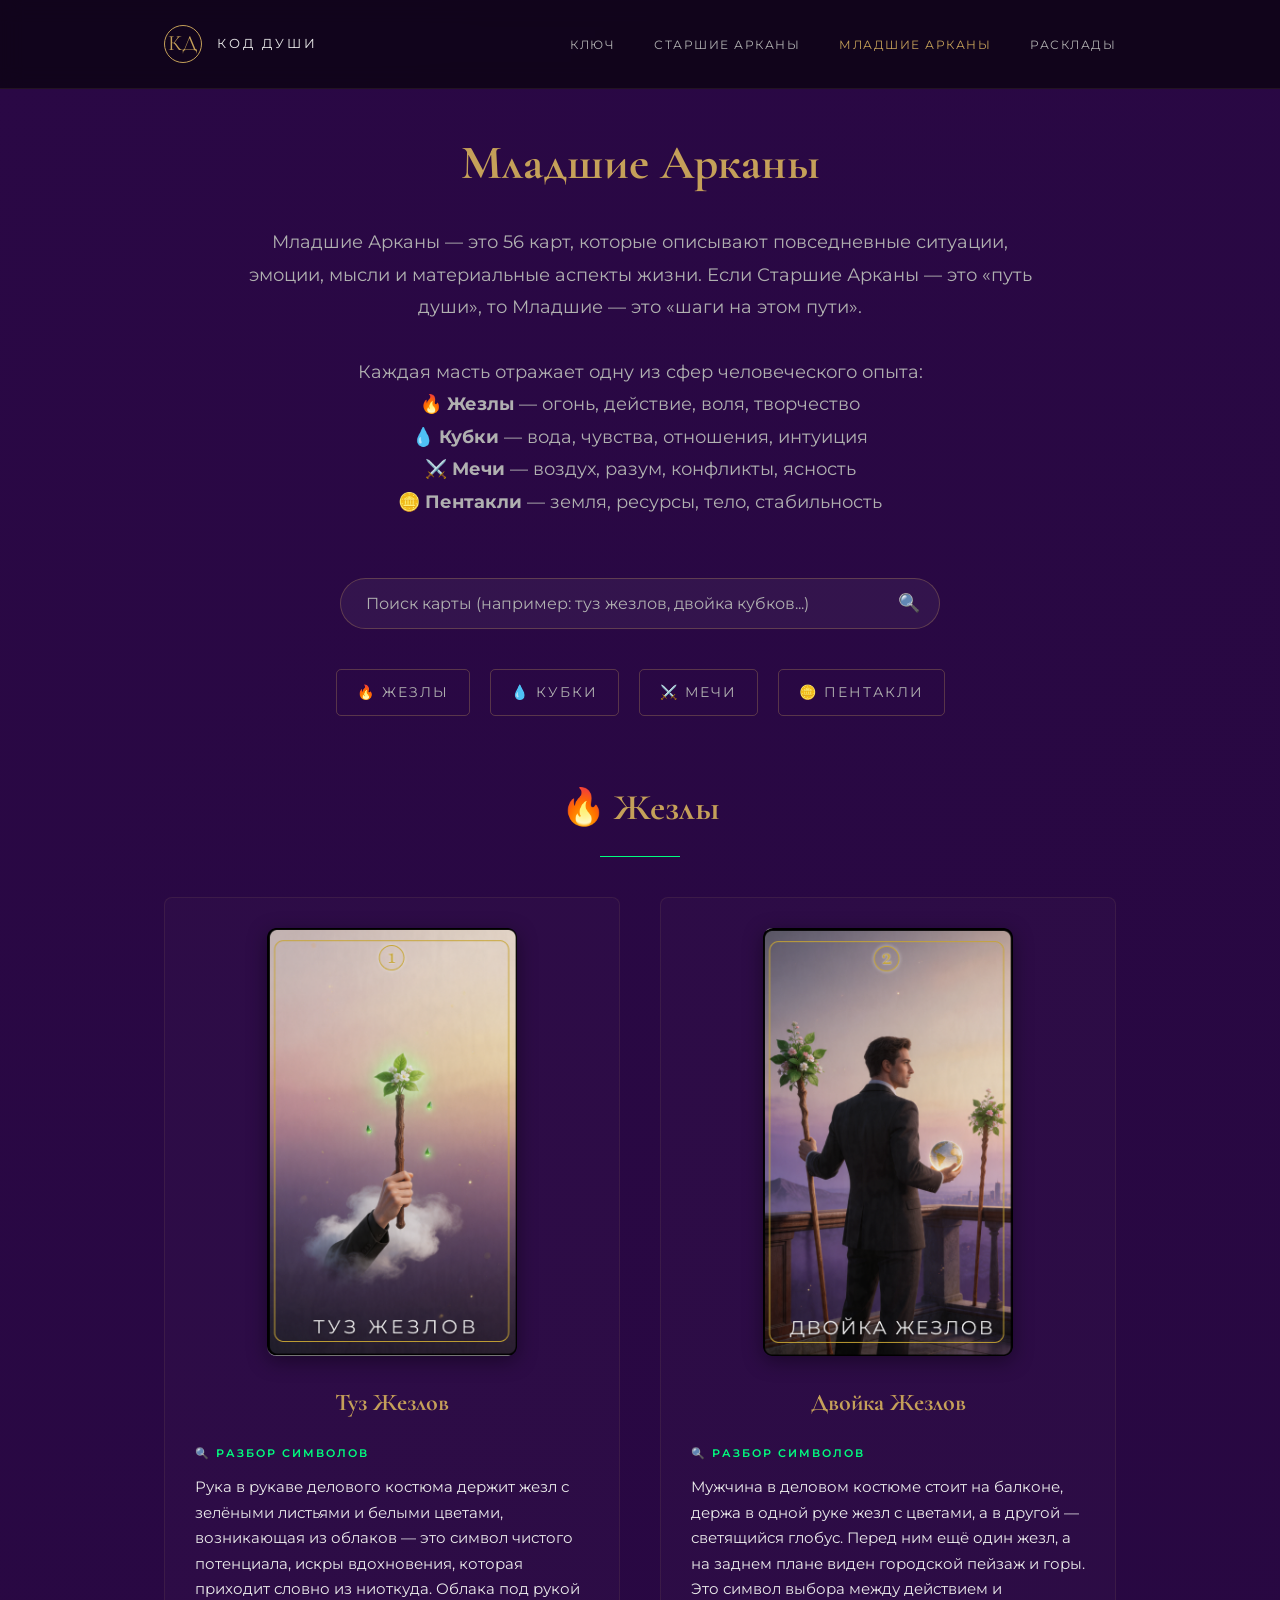
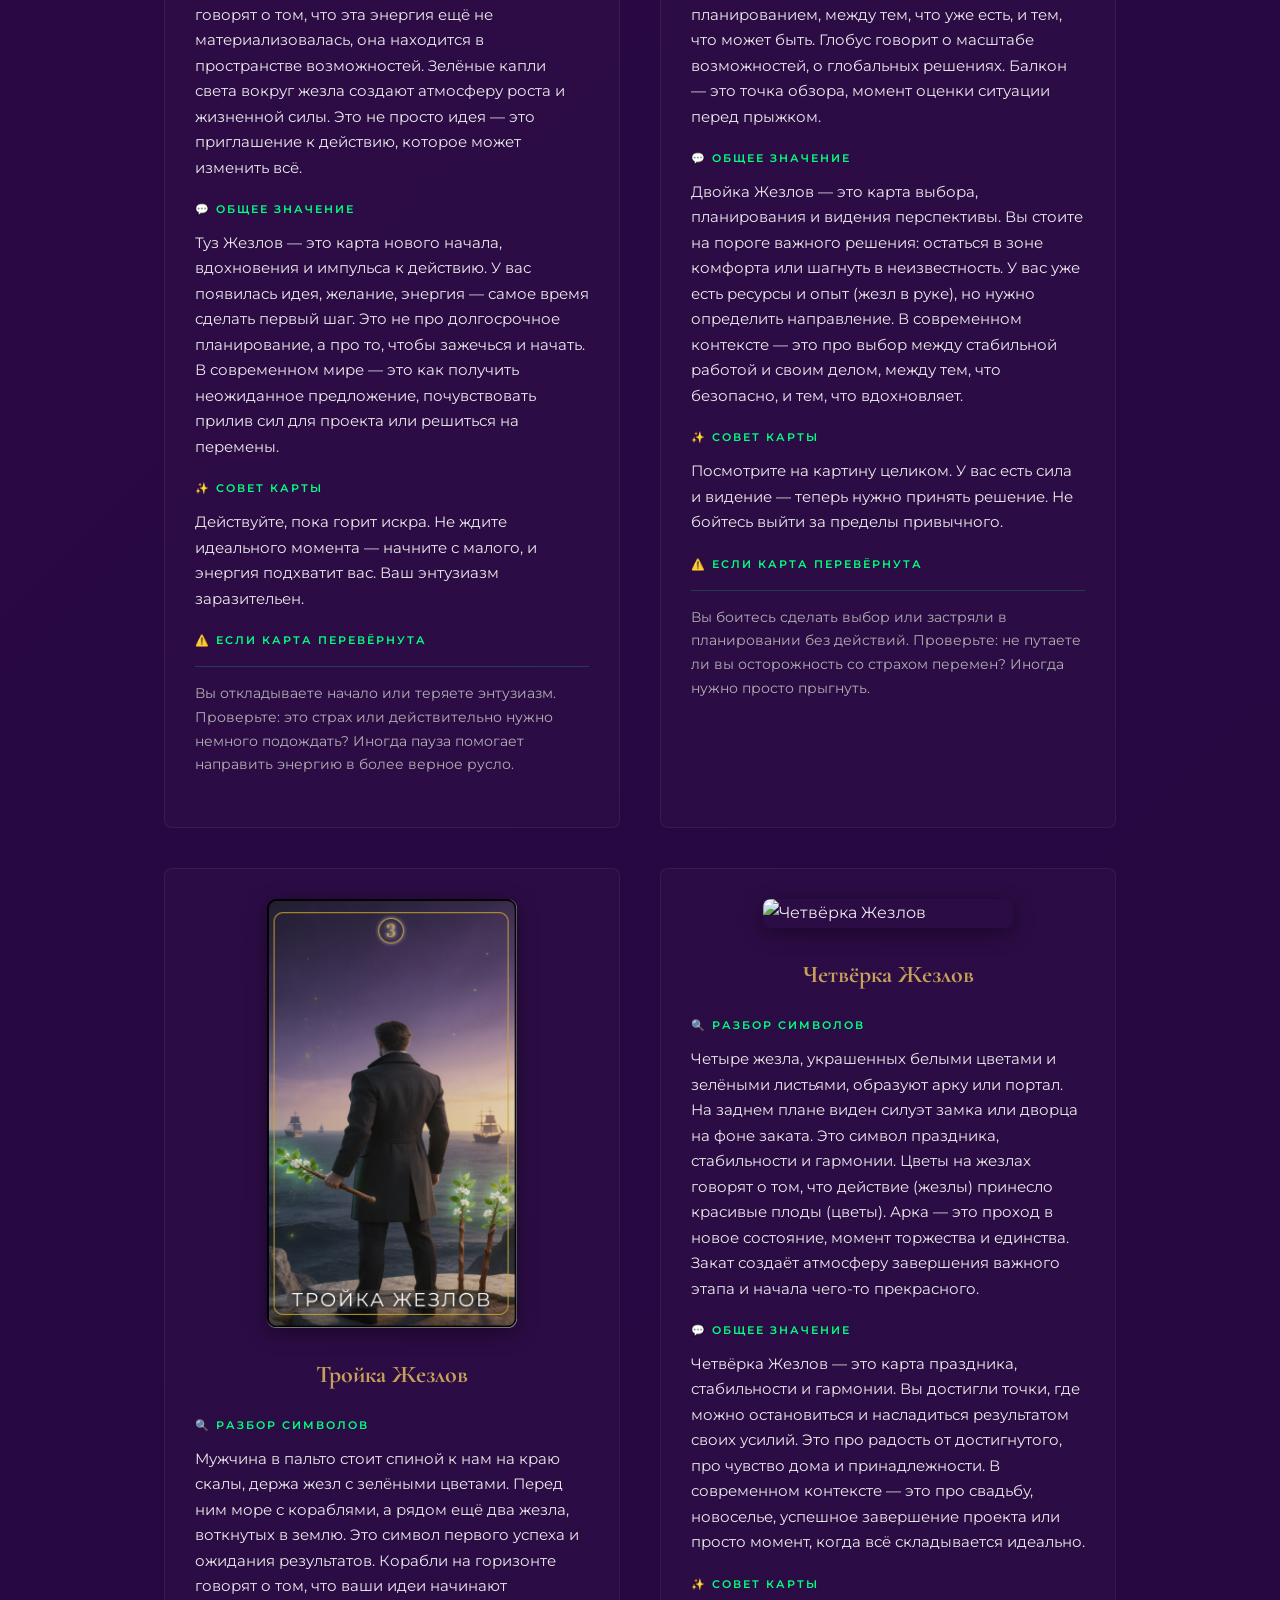
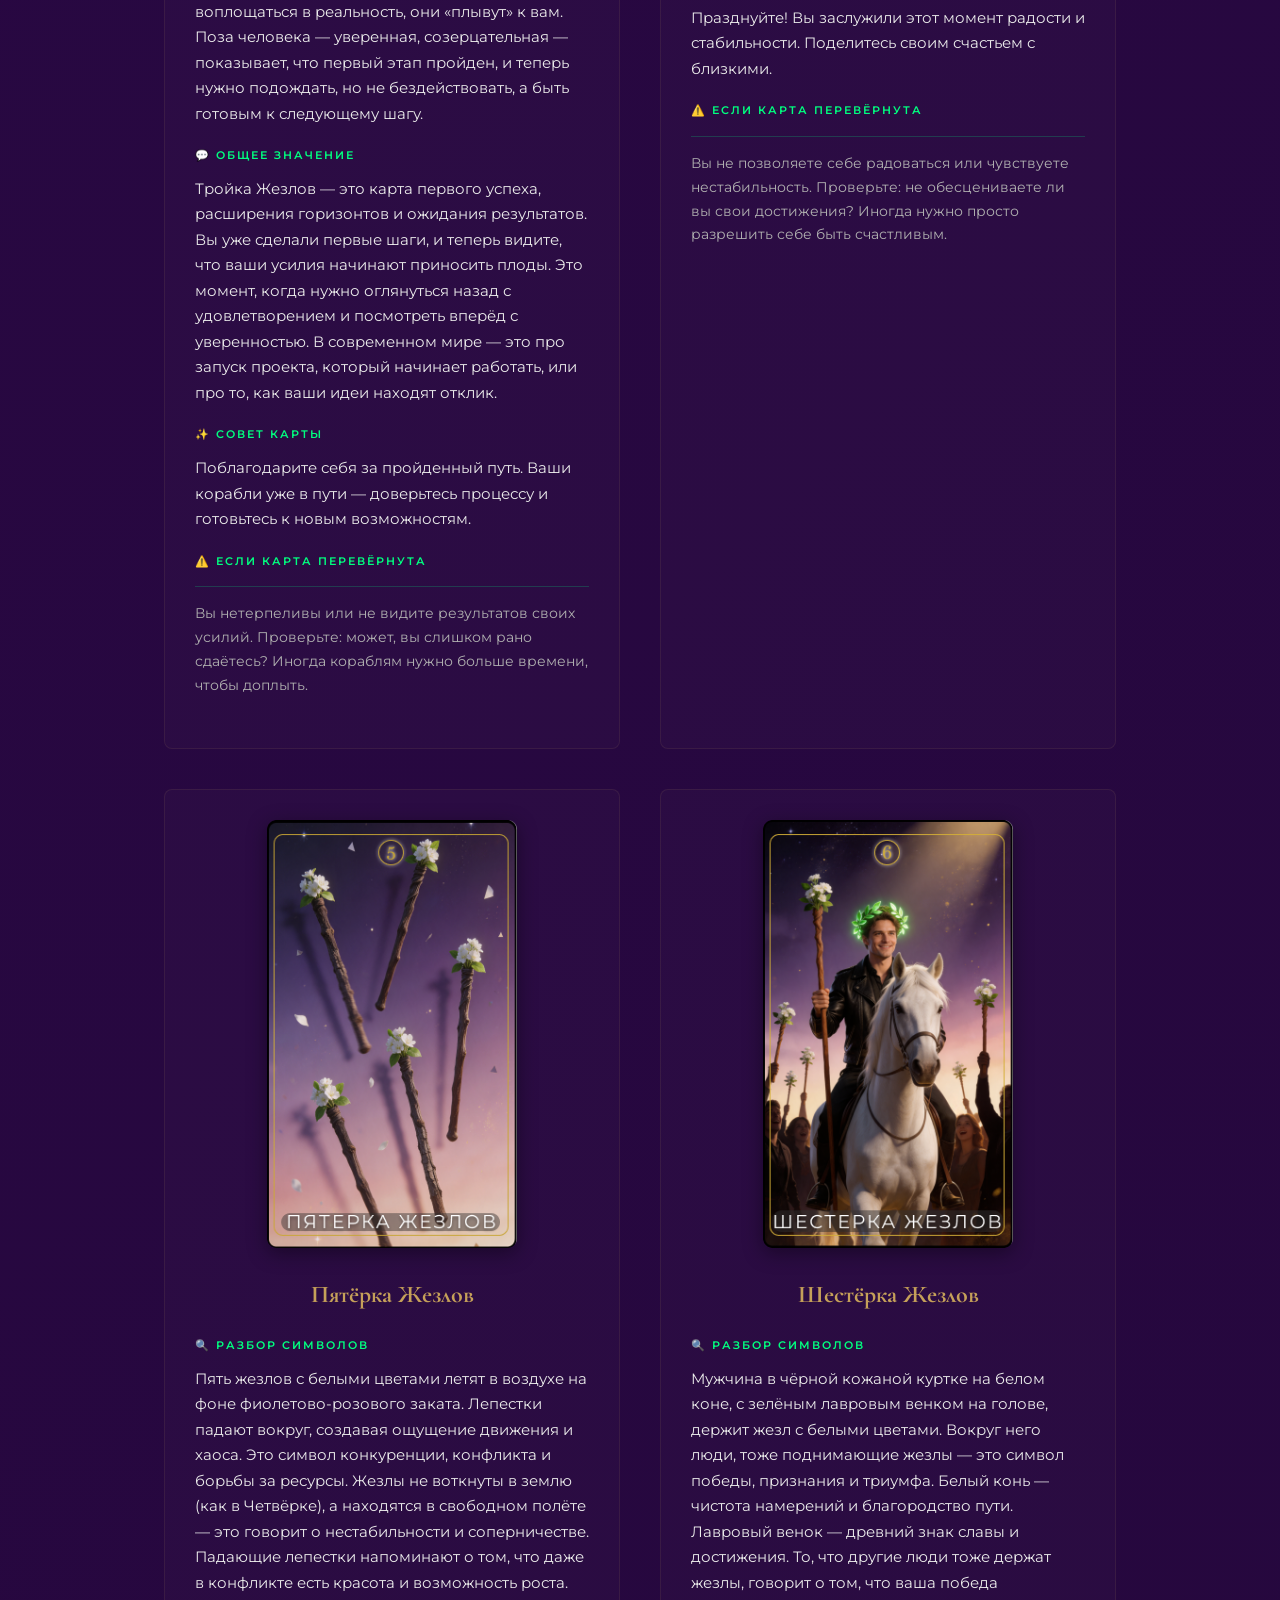
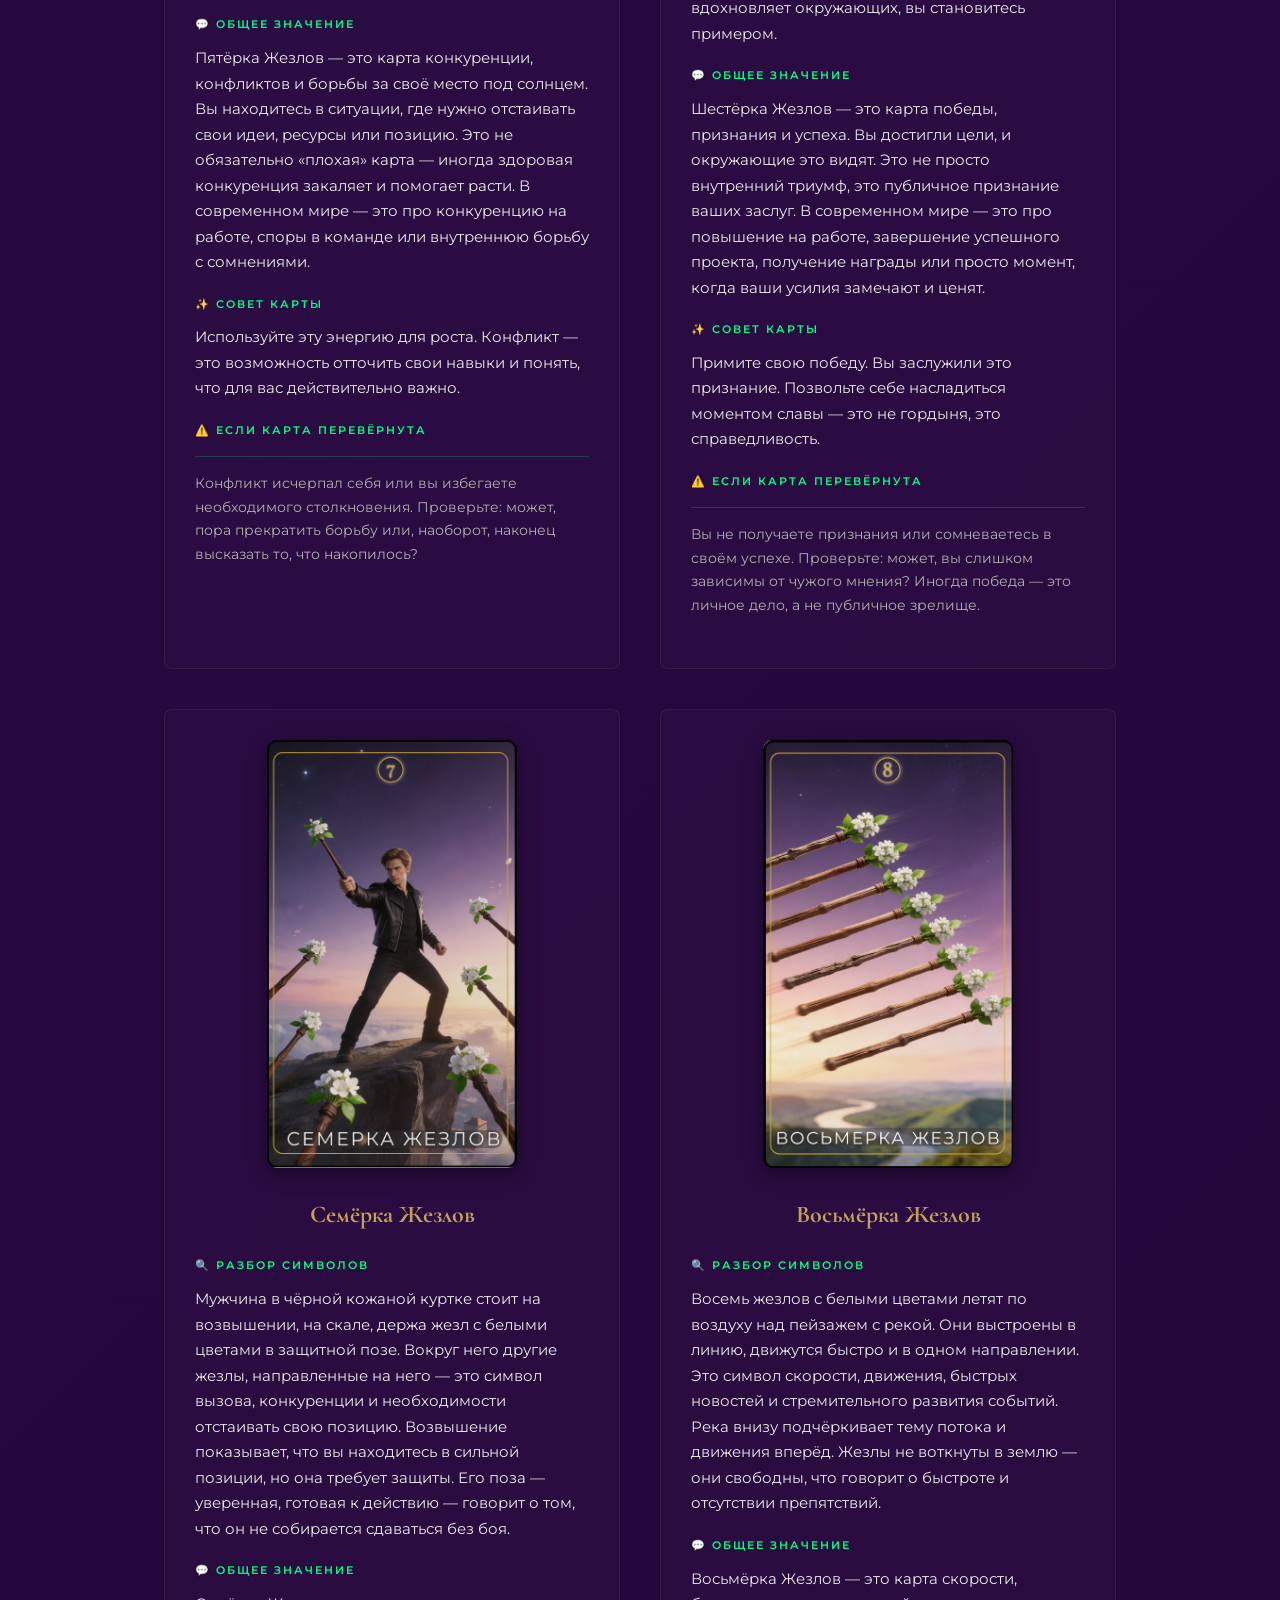
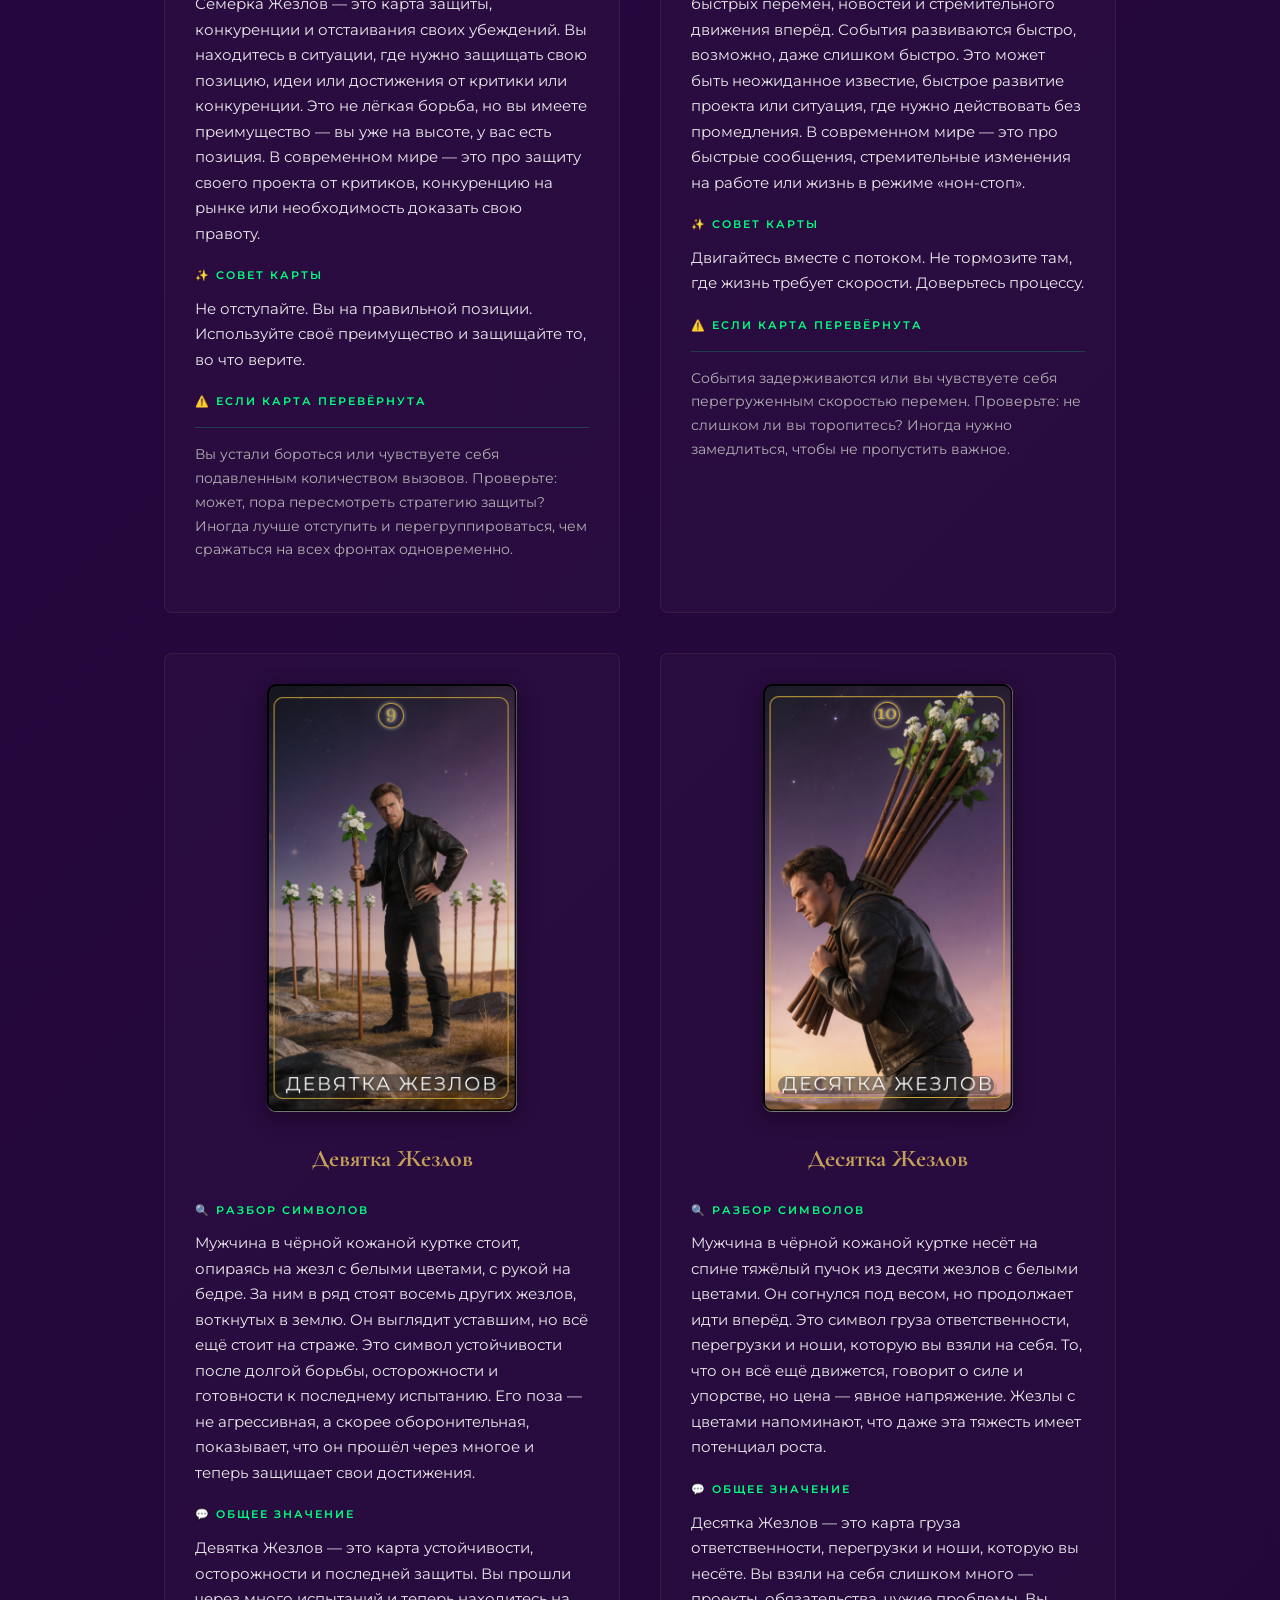
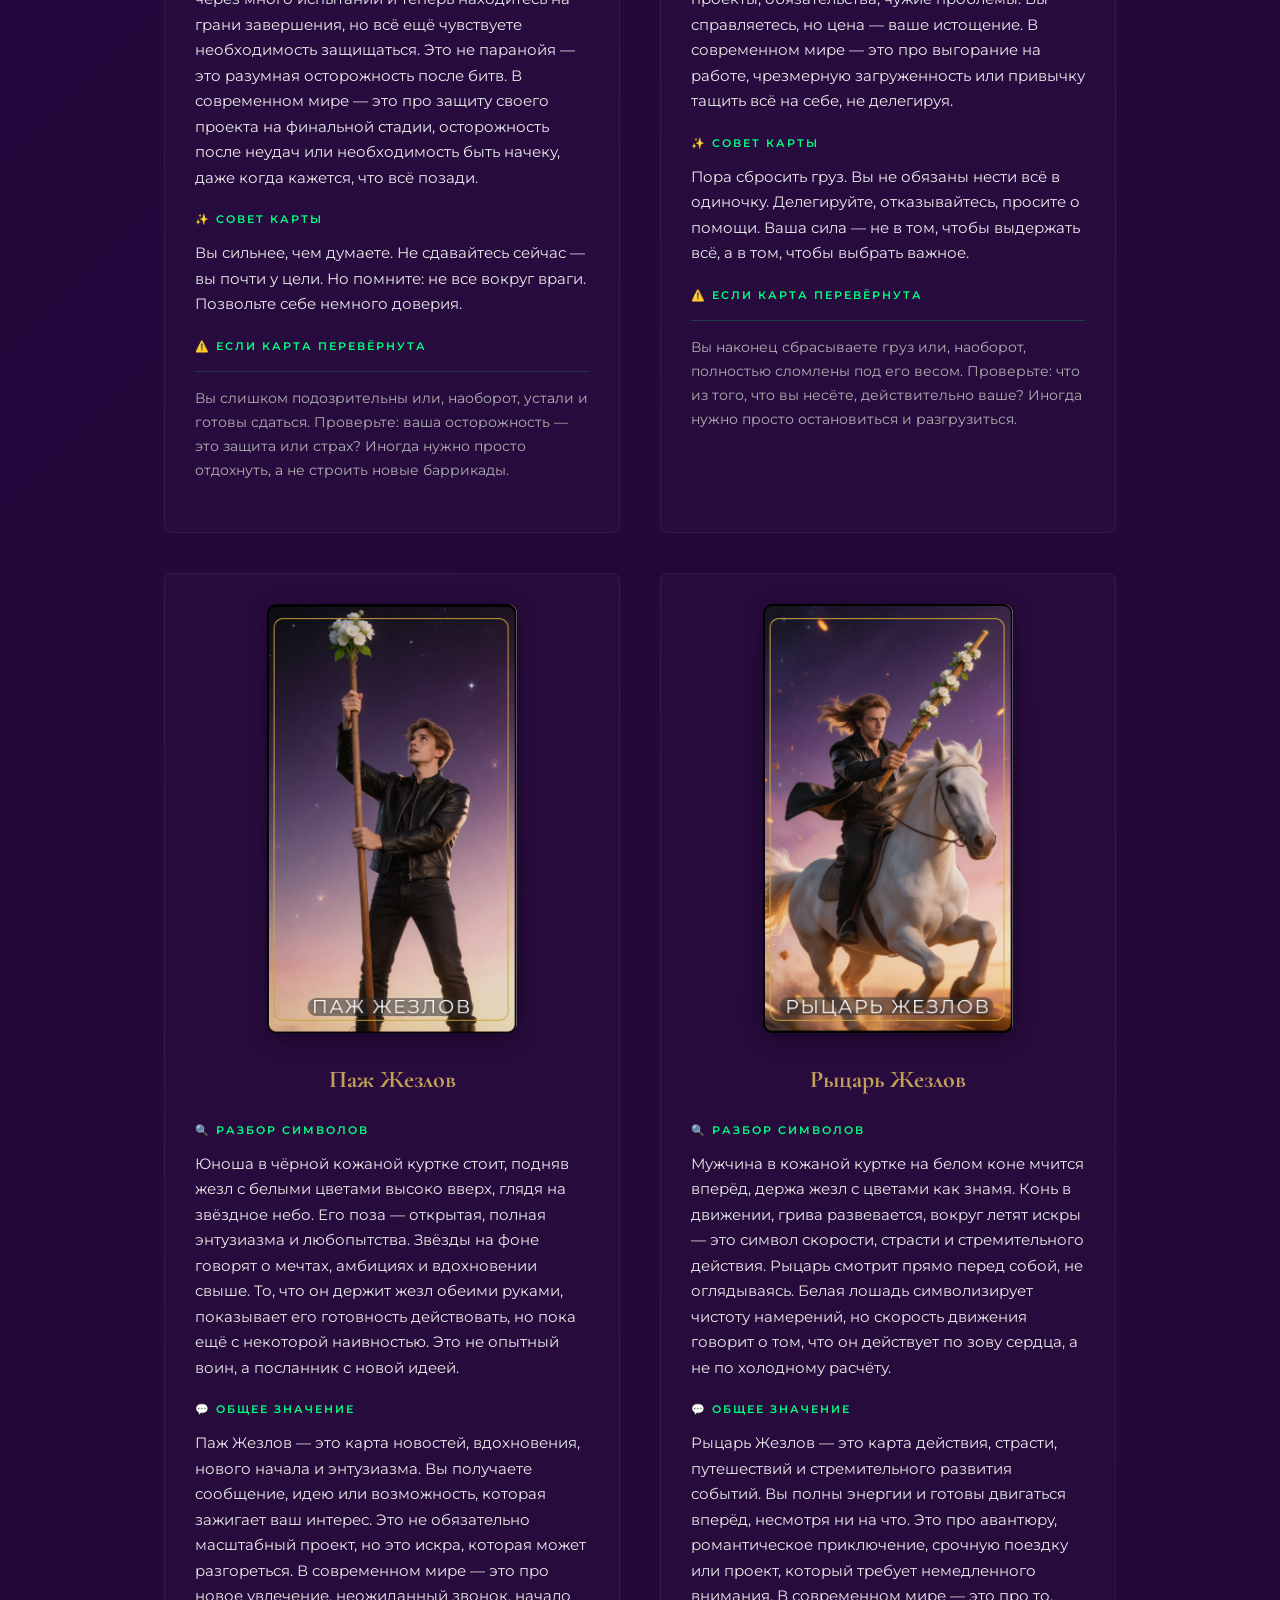
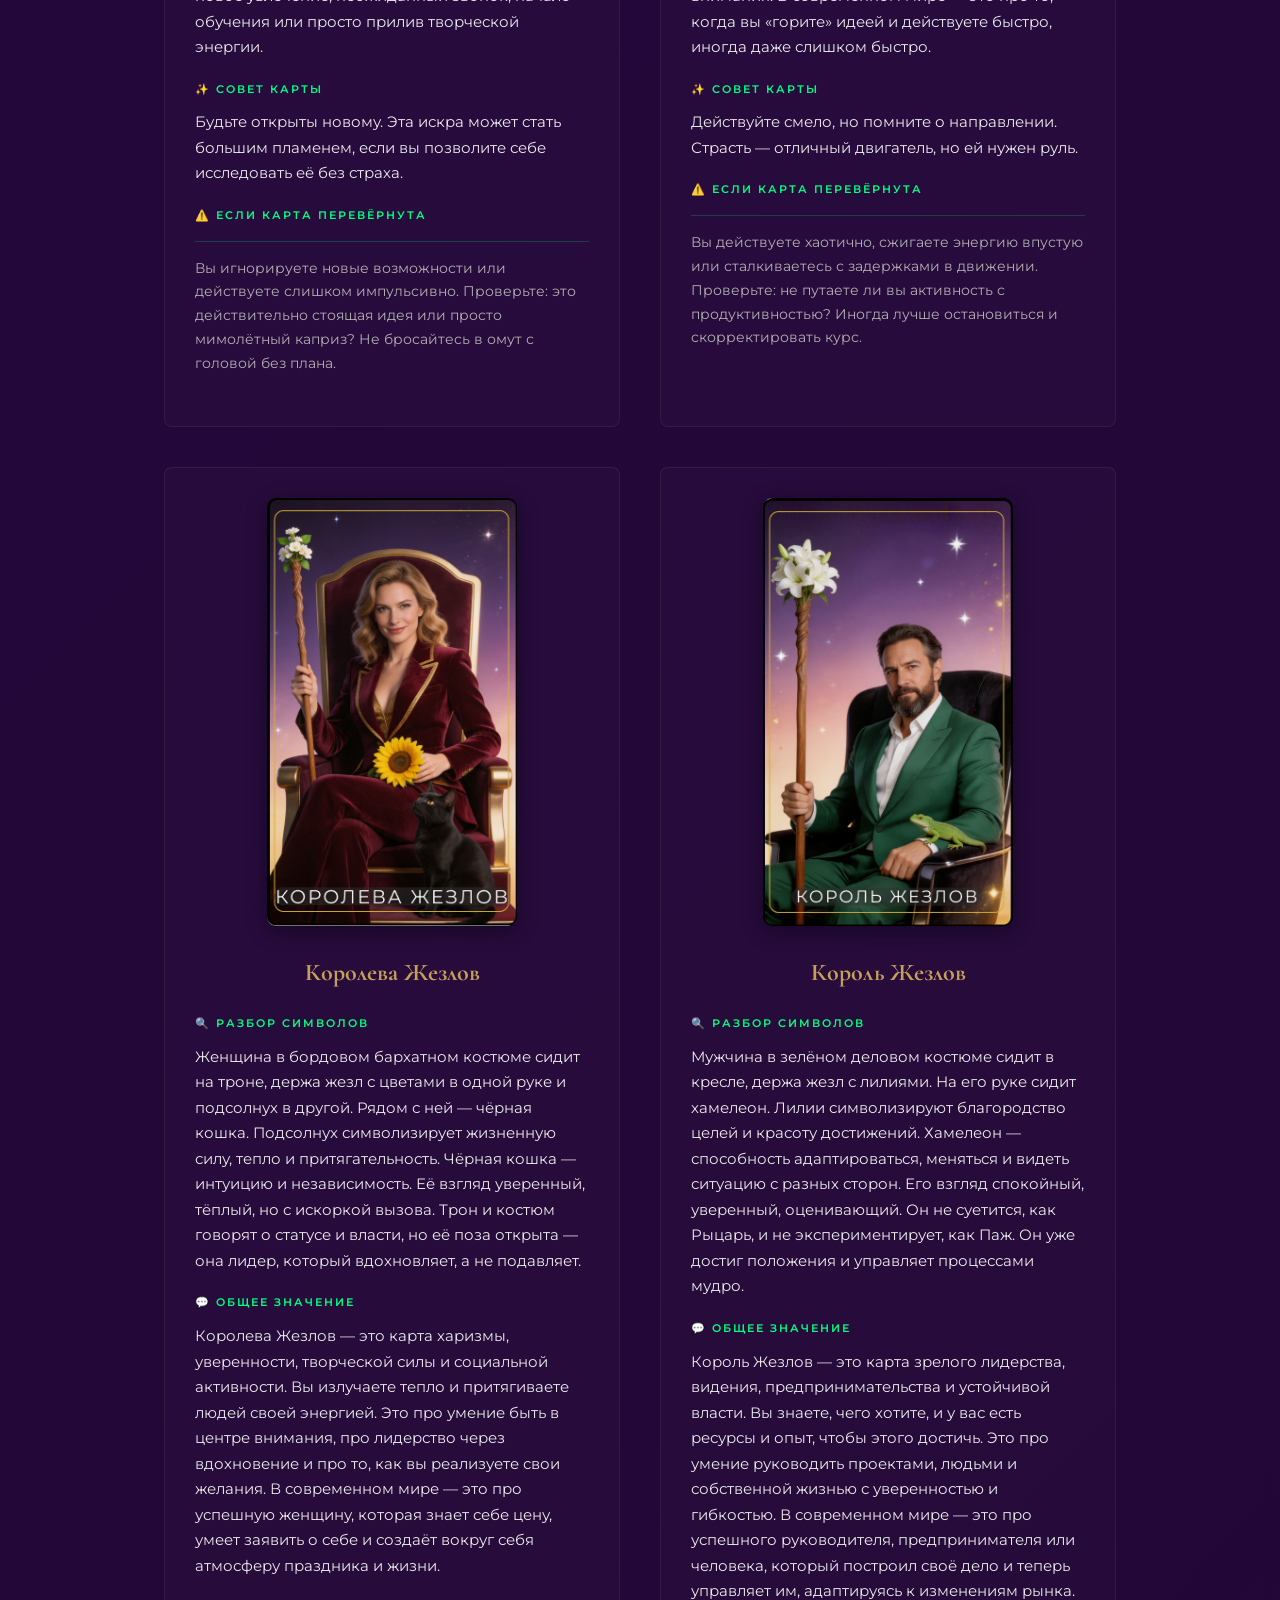
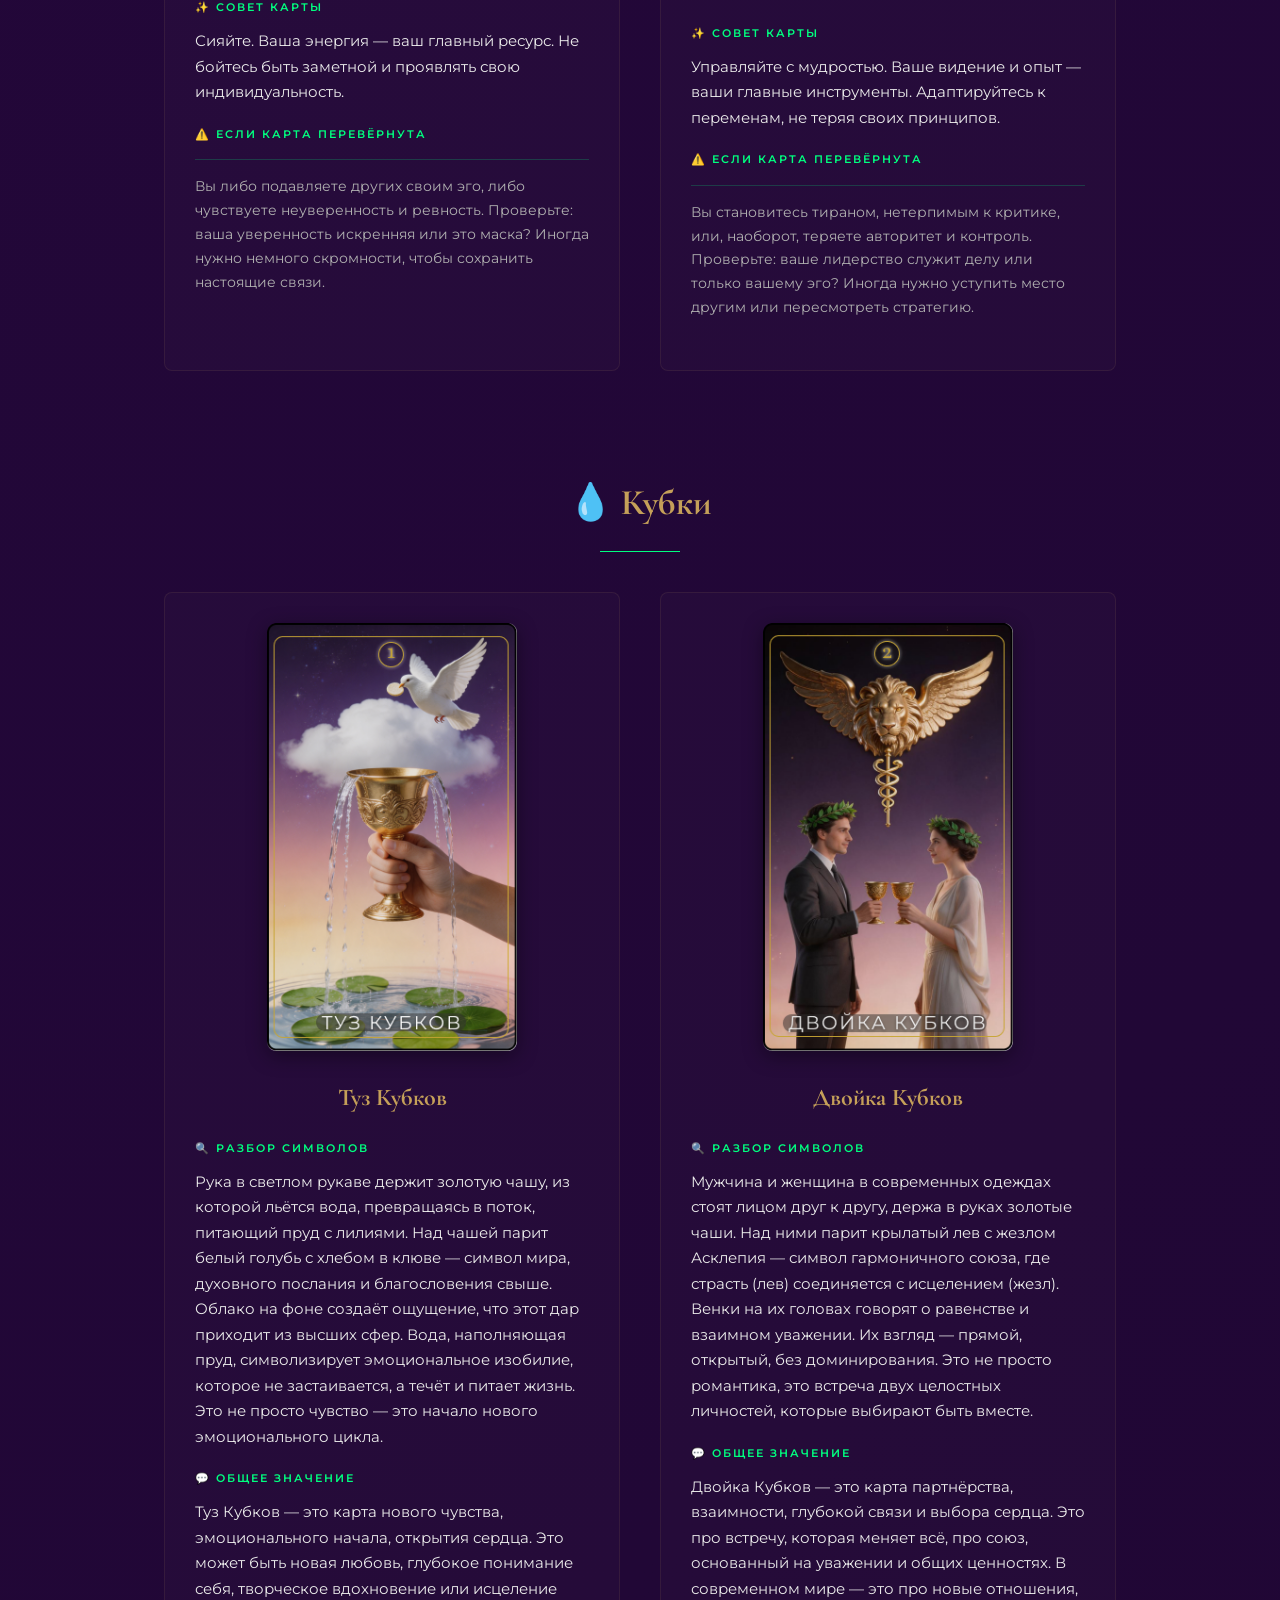
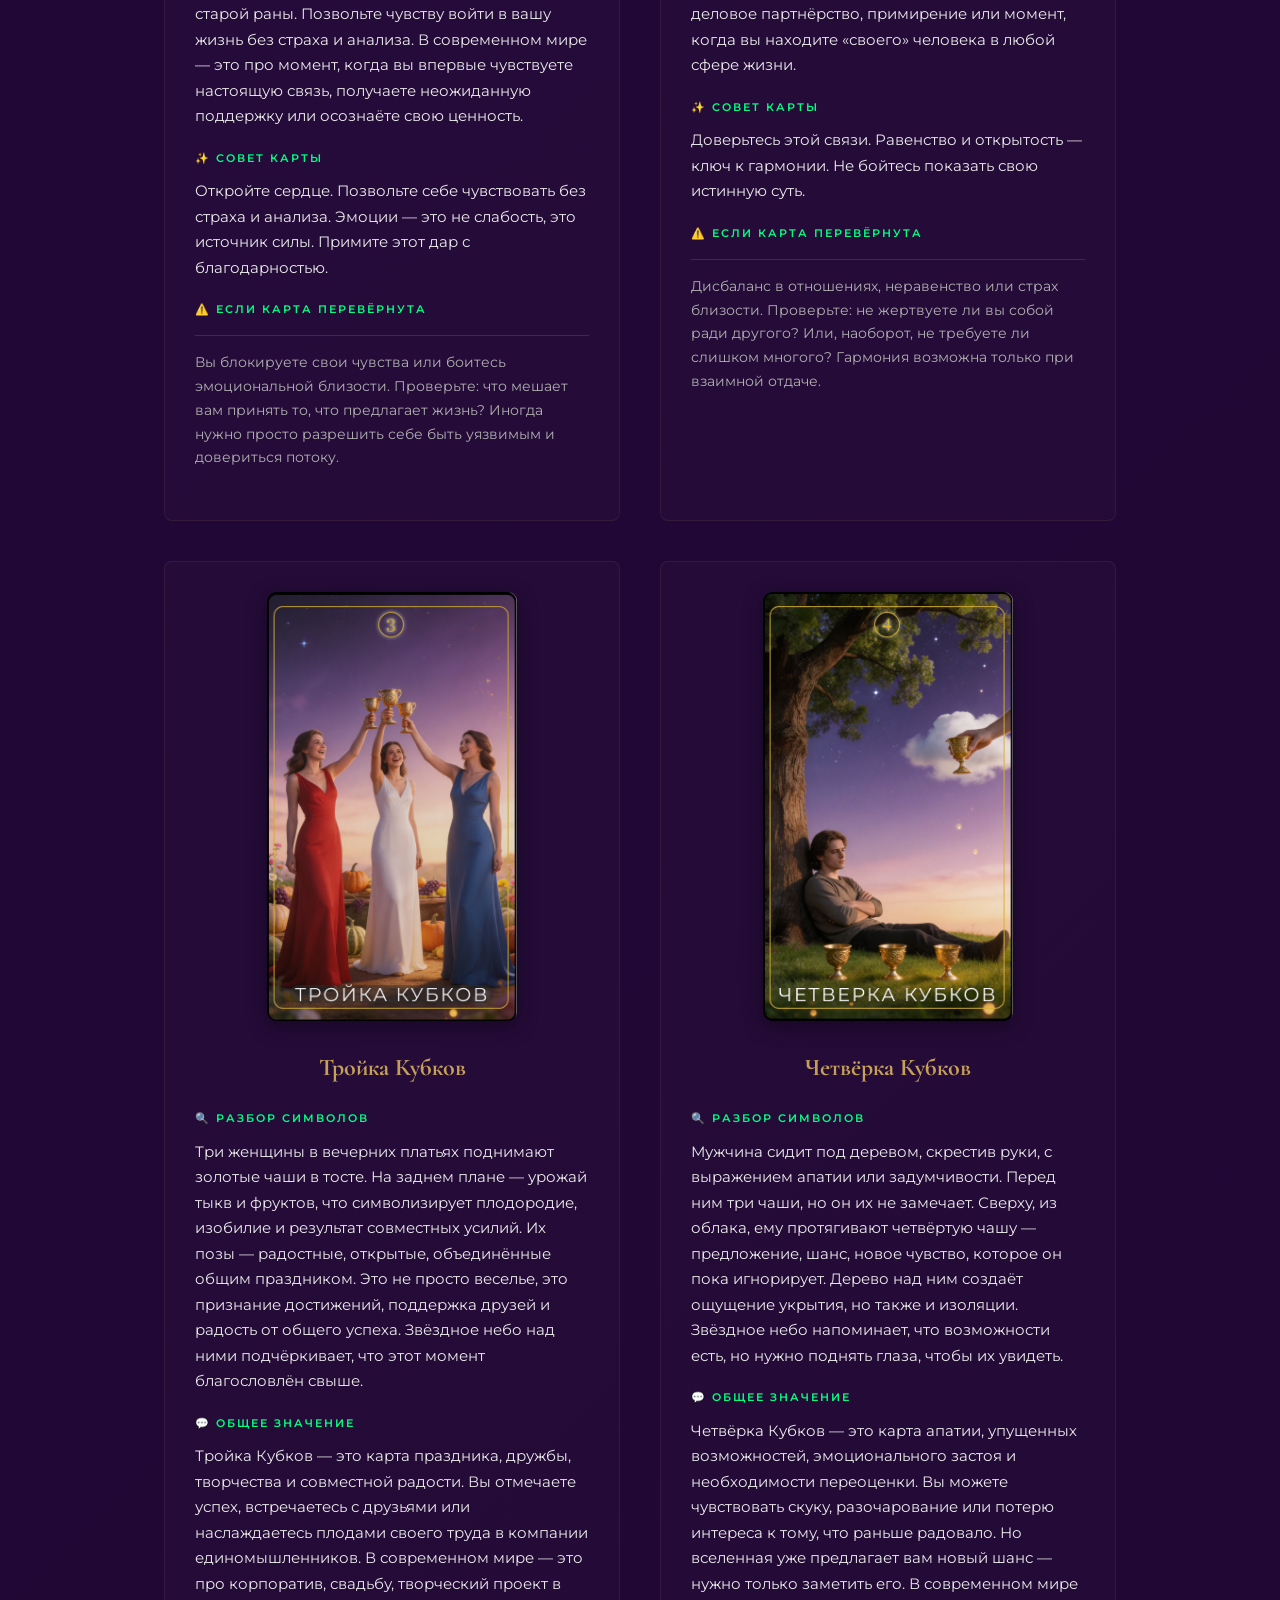
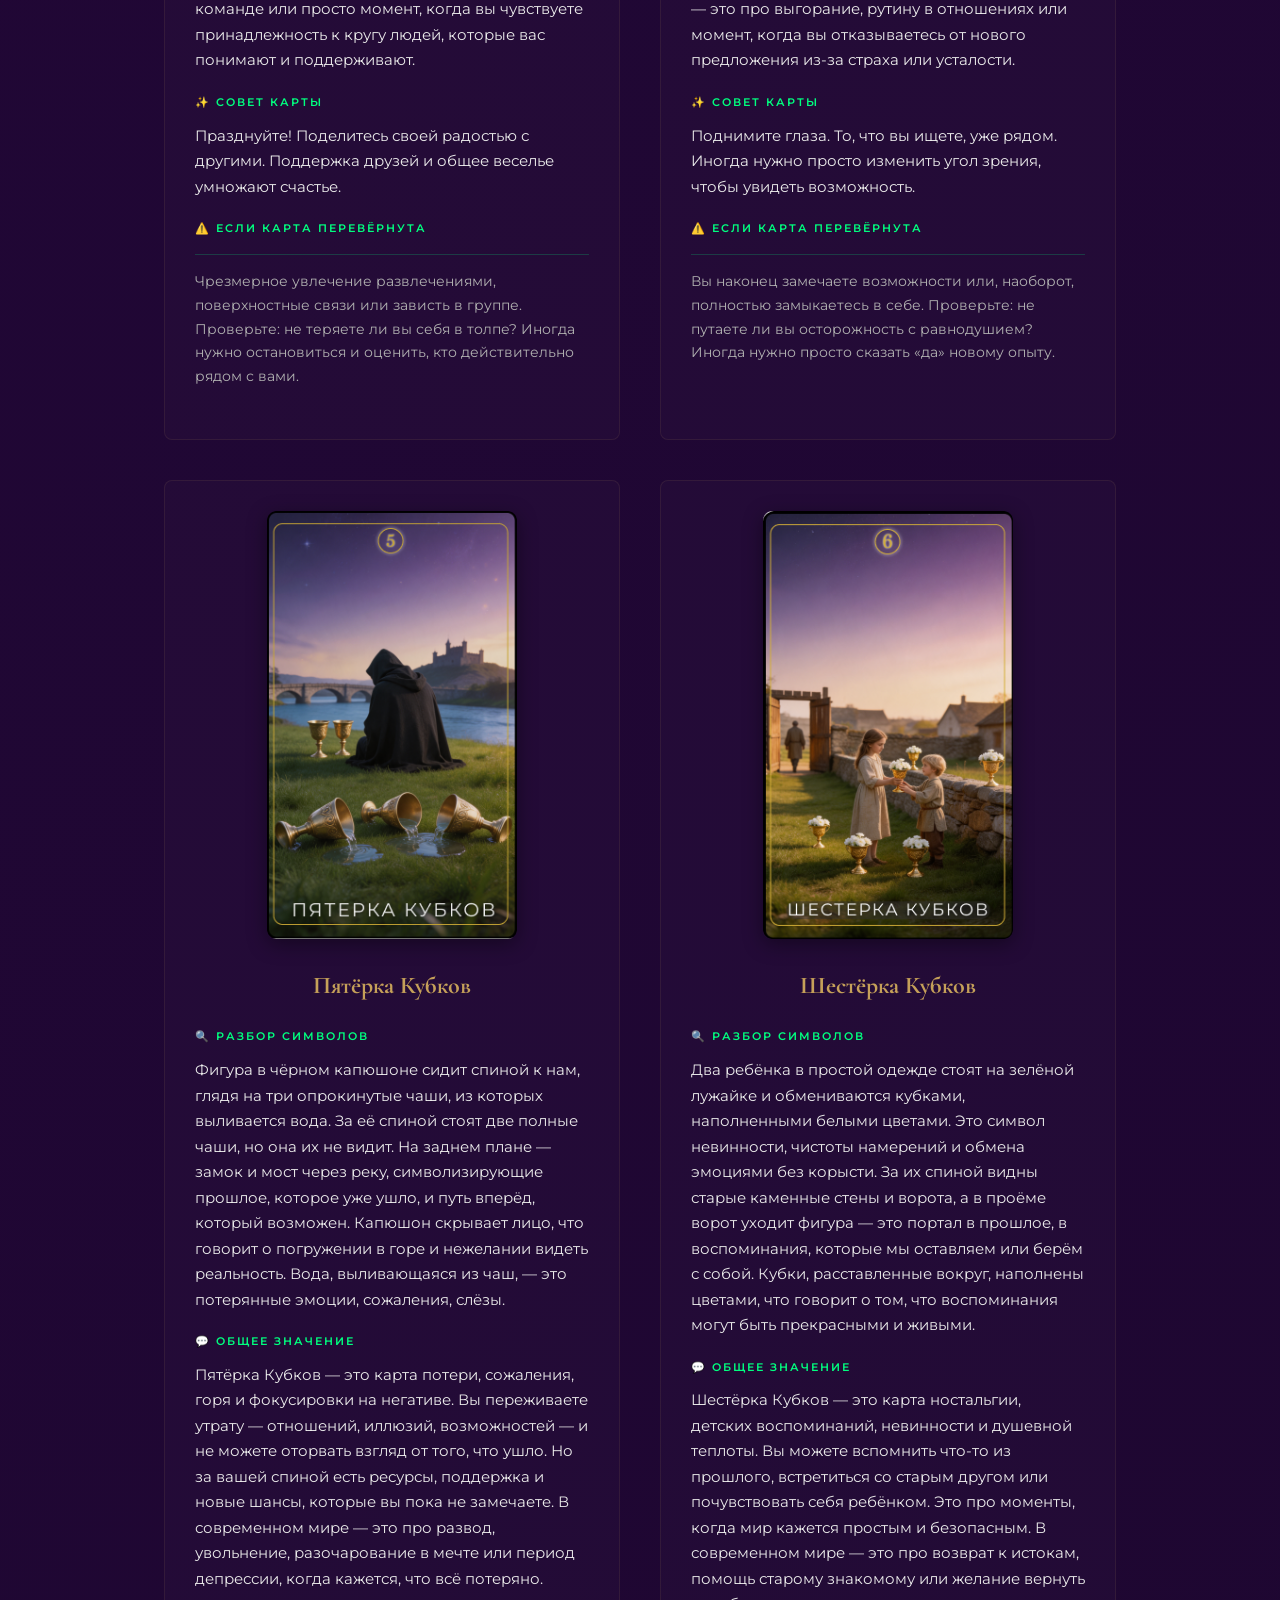
==== commit 31487e5a: "Update minor.html" ====
--- a/minor.html
+++ b/minor.html
@@ -312,7 +312,7 @@
             <div class="cards-grid">
                 <!-- Туз Жезлов -->
                <article class="card-item" data-name="туз жезлов жезлы ace wands 1">
-                    <img src="images/minor/wands-ace.png" alt="Туз Жезлов">
+                    <img src="wands-ace.png" alt="Туз Жезлов">
                     <h3>Туз Жезлов</h3>
                     <div class="symbol-section">
                         <span class="section-label">🔍 Разбор символов</span>
@@ -334,7 +334,7 @@
 
                 <!-- Двойка Жезлов -->
                 <article class="card-item" data-name="двойка жезлов жезлы two wands 2">
-                    <img src="images/minor/wands-2.png" alt="Двойка Жезлов">
+                    <img src="wands-2.png" alt="Двойка Жезлов">
                     <h3>Двойка Жезлов</h3>
                     <div class="symbol-section">
                         <span class="section-label">🔍 Разбор символов</span>
@@ -356,7 +356,7 @@
 
                 <!-- Тройка Жезлов -->
                 <article class="card-item" data-name="тройка жезлов жезлы three wands 3">
-                    <img src="images/minor/wands-3.png" alt="Тройка Жезлов">
+                    <img src="wands-3.png" alt="Тройка Жезлов">
                     <h3>Тройка Жезлов</h3>
                     <div class="symbol-section">
                         <span class="section-label">🔍 Разбор символов</span>
@@ -378,7 +378,7 @@
 
                 <!-- Четвёрка Жезлов -->
                 <article class="card-item" data-name="четвёрка жезлов жезлы four wands 4">
-                    <img src="images/minor/wands-4.png" alt="Четвёрка Жезлов">
+                    <img src="minor/wands-4.png" alt="Четвёрка Жезлов">
                     <h3>Четвёрка Жезлов</h3>
                     <div class="symbol-section">
                         <span class="section-label">🔍 Разбор символов</span>
@@ -400,7 +400,7 @@
 
                 <!-- Пятёрка Жезлов -->
                 <article class="card-item" data-name="пятёрка жезлов жезлы five wands 5">
-                    <img src="images/minor/wands-5.png" alt="Пятёрка Жезлов">
+                    <img src="wands-5.png" alt="Пятёрка Жезлов">
                     <h3>Пятёрка Жезлов</h3>
                     <div class="symbol-section">
                         <span class="section-label">🔍 Разбор символов</span>
@@ -422,7 +422,7 @@
 
                 <!-- Шестёрка Жезлов -->
                 <article class="card-item" data-name="шестёрка жезлов жезлы six wands 6">
-                    <img src="images/minor/wands-6.png" alt="Шестёрка Жезлов">
+                    <img src="wands-6.png" alt="Шестёрка Жезлов">
                     <h3>Шестёрка Жезлов</h3>
                     <div class="symbol-section">
                         <span class="section-label">🔍 Разбор символов</span>
@@ -444,7 +444,7 @@
 
                 <!-- Семёрка Жезлов -->
                <article class="card-item" data-name="семёрка жезлов жезлы seven wands 7">
-                    <img src="images/minor/wands-7.png" alt="Семёрка Жезлов">
+                    <img src="wands-7.png" alt="Семёрка Жезлов">
                     <h3>Семёрка Жезлов</h3>
                     <div class="symbol-section">
                         <span class="section-label">🔍 Разбор символов</span>
@@ -466,7 +466,7 @@
 
                 <!-- Восьмёрка Жезлов -->
                <article class="card-item" data-name="восьмёрка жезлов жезлы eight wands 8">
-                    <img src="images/minor/wands-8.png" alt="Восьмёрка Жезлов">
+                    <img src="wands-8.png" alt="Восьмёрка Жезлов">
                     <h3>Восьмёрка Жезлов</h3>
                     <div class="symbol-section">
                         <span class="section-label">🔍 Разбор символов</span>
@@ -488,7 +488,7 @@
 
                 <!-- Девятка Жезлов -->
                <article class="card-item" data-name="девятка жезлов жезлы nine wands 9">
-                    <img src="images/minor/wands-9.png" alt="Девятка Жезлов">
+                    <img src="wands-9.png" alt="Девятка Жезлов">
                     <h3>Девятка Жезлов</h3>
                     <div class="symbol-section">
                         <span class="section-label">🔍 Разбор символов</span>
@@ -510,7 +510,7 @@
 
                 <!-- Десятка Жезлов -->
                 <article class="card-item" data-name="десятка жезлов жезлы ten wands 10">
-                    <img src="images/minor/wands-10.png" alt="Десятка Жезлов">
+                    <img src="wands-10.png" alt="Десятка Жезлов">
                     <h3>Десятка Жезлов</h3>
                     <div class="symbol-section">
                         <span class="section-label">🔍 Разбор символов</span>
@@ -532,7 +532,7 @@
 
                 <!-- Паж Жезлов -->
                 <article class="card-item" data-name="паж жезлов жезлы page wands">
-                    <img src="images/minor/wands-page.png" alt="Паж Жезлов">
+                    <img src="wands-page.png" alt="Паж Жезлов">
                     <h3>Паж Жезлов</h3>
                     <div class="symbol-section">
                         <span class="section-label">🔍 Разбор символов</span>
@@ -554,7 +554,7 @@
 
                 <!-- Рыцарь Жезлов -->
                <article class="card-item" data-name="рыцарь жезлов жезлы knight wands">
-                    <img src="images/minor/wands-knight.png" alt="Рыцарь Жезлов">
+                    <img src="wands-knight.png" alt="Рыцарь Жезлов">
                     <h3>Рыцарь Жезлов</h3>
                     <div class="symbol-section">
                         <span class="section-label">🔍 Разбор символов</span>
@@ -576,7 +576,7 @@
 
                 <!-- Королева Жезлов -->
                 <article class="card-item" data-name="королева жезлов жезлы queen wands">
-                    <img src="images/minor/wands-queen.png" alt="Королева Жезлов">
+                    <img src="wands-queen.png" alt="Королева Жезлов">
                     <h3>Королева Жезлов</h3>
                     <div class="symbol-section">
                         <span class="section-label">🔍 Разбор символов</span>
@@ -598,7 +598,7 @@
 
                 <!-- Король Жезлов -->
                <article class="card-item" data-name="король жезлов жезлы king wands">
-                    <img src="images/minor/wands-king.png" alt="Король Жезлов">
+                    <img src="wands-king.png" alt="Король Жезлов">
                     <h3>Король Жезлов</h3>
                     <div class="symbol-section">
                         <span class="section-label">🔍 Разбор символов</span>
@@ -626,7 +626,7 @@
             <div class="cards-grid">
                 <!-- Туз Кубков -->
                 <article class="card-item" data-name="туз кубков кубки ace cups 1">
-                    <img src="images/minor/cups-ace.png" alt="Туз Кубков">
+                    <img src="cups-ace.png" alt="Туз Кубков">
                     <h3>Туз Кубков</h3>
                     <div class="symbol-section">
                         <span class="section-label">🔍 Разбор символов</span>
@@ -648,7 +648,7 @@
 
                 <!-- Двойка Кубков -->
                 <article class="card-item" data-name="двойка кубков кубки two cups 2">
-                    <img src="images/minor/cups-2.png" alt="Двойка Кубков">
+                    <img src="cups-2.png" alt="Двойка Кубков">
                     <h3>Двойка Кубков</h3>
                     <div class="symbol-section">
                         <span class="section-label">🔍 Разбор символов</span>
@@ -670,7 +670,7 @@
 
                                 <!-- Тройка Кубков -->
                 <article class="card-item" data-name="тройка кубков кубки three cups 3">
-                    <img src="images/minor/cups-3.png" alt="Тройка Кубков">
+                    <img src="cups-3.png" alt="Тройка Кубков">
                     <h3>Тройка Кубков</h3>
                     <div class="symbol-section">
                         <span class="section-label">🔍 Разбор символов</span>
@@ -692,7 +692,7 @@
 
                 <!-- Четвёрка Кубков -->
                <article class="card-item" data-name="четвёрка кубков кубки four cups 4">
-                    <img src="images/minor/cups-4.png" alt="Четвёрка Кубков">
+                    <img src="cups-4.png" alt="Четвёрка Кубков">
                     <h3>Четвёрка Кубков</h3>
                     <div class="symbol-section">
                         <span class="section-label">🔍 Разбор символов</span>
@@ -714,7 +714,7 @@
 
                 <!-- Пятёрка Кубков -->
                 <article class="card-item" data-name="пятёрка кубков кубки five cups 5">
-                    <img src="images/minor/cups-5.png" alt="Пятёрка Кубков">
+                    <img src="cups-5.png" alt="Пятёрка Кубков">
                     <h3>Пятёрка Кубков</h3>
                     <div class="symbol-section">
                         <span class="section-label">🔍 Разбор символов</span>
@@ -736,7 +736,7 @@
 
                 <!-- Шестёрка Кубков -->
                 <article class="card-item" data-name="шестёрка кубков кубки six cups 6">
-                    <img src="images/minor/cups-6.png" alt="Шестёрка Кубков">
+                    <img src="cups-6.png" alt="Шестёрка Кубков">
                     <h3>Шестёрка Кубков</h3>
                     <div class="symbol-section">
                         <span class="section-label">🔍 Разбор символов</span>
@@ -758,7 +758,7 @@
 
                 <!-- Семёрка Кубков -->
                <article class="card-item" data-name="семёрка кубков кубки seven cups 7">
-                    <img src="images/minor/cups-7.png" alt="Семёрка Кубков">
+                    <img src="cups-7.png" alt="Семёрка Кубков">
                     <h3>Семёрка Кубков</h3>
                     <div class="symbol-section">
                         <span class="section-label">🔍 Разбор символов</span>
@@ -780,7 +780,7 @@
 
                 <!-- Восьмёрка Кубков -->
                 <article class="card-item" data-name="восьмёрка кубков кубки eight cups 8">
-                    <img src="images/minor/cups-8.png" alt="Восьмёрка Кубков">
+                    <img src="cups-8.png" alt="Восьмёрка Кубков">
                     <h3>Восьмёрка Кубков</h3>
                     <div class="symbol-section">
                         <span class="section-label">🔍 Разбор символов</span>
@@ -802,7 +802,7 @@
 
                 <!-- Девятка Кубков -->
                <article class="card-item" data-name="девятка кубков кубки nine cups 9">
-                    <img src="images/minor/cups-9.png" alt="Девятка Кубков">
+                    <img src="cups-9.png" alt="Девятка Кубков">
                     <h3>Девятка Кубков</h3>
                     <div class="symbol-section">
                         <span class="section-label">🔍 Разбор символов</span>
@@ -824,7 +824,7 @@
 
                 <!-- Десятка Кубков -->
                <article class="card-item" data-name="десятка кубков кубки ten cups 10">
-                    <img src="images/minor/cups-10.png" alt="Десятка Кубков">
+                    <img src="cups-10.png" alt="Десятка Кубков">
                     <h3>Десятка Кубков</h3>
                     <div class="symbol-section">
                         <span class="section-label">🔍 Разбор символов</span>
@@ -846,7 +846,7 @@
 
                 <!-- Паж Кубков -->
                <article class="card-item" data-name="паж кубков кубки page cups">
-                    <img src="images/minor/cups-page.png" alt="Паж Кубков">
+                    <img src="cups-page.png" alt="Паж Кубков">
                     <h3>Паж Кубков</h3>
                     <div class="symbol-section">
                         <span class="section-label">🔍 Разбор символов</span>
@@ -868,7 +868,7 @@
 
                 <!-- Рыцарь Кубков -->
                 <article class="card-item" data-name="рыцарь кубков кубки knight cups">
-                    <img src="images/minor/cups-knight.png" alt="Рыцарь Кубков">
+                    <img src="cups-knight.png" alt="Рыцарь Кубков">
                     <h3>Рыцарь Кубков</h3>
                     <div class="symbol-section">
                         <span class="section-label">🔍 Разбор символов</span>
@@ -890,7 +890,7 @@
 
                 <!-- Королева Кубков -->
                 <article class="card-item" data-name="королева кубков кубки queen cups">
-                    <img src="images/minor/cups-queen.png" alt="Королева Кубков">
+                    <img src="cups-queen.png" alt="Королева Кубков">
                     <h3>Королева Кубков</h3>
                     <div class="symbol-section">
                         <span class="section-label">🔍 Разбор символов</span>
@@ -912,7 +912,7 @@
 
                 <!-- Король Кубков -->
                 <article class="card-item" data-name="король кубков кубки king cups">
-                    <img src="images/minor/cups-king.png" alt="Король Кубков">
+                    <img src="cups-king.png" alt="Король Кубков">
                     <h3>Король Кубков</h3>
                     <div class="symbol-section">
                         <span class="section-label">🔍 Разбор символов</span>
@@ -1661,4 +1661,4 @@
     });
 </script>
 </body>
-</html>+</html>
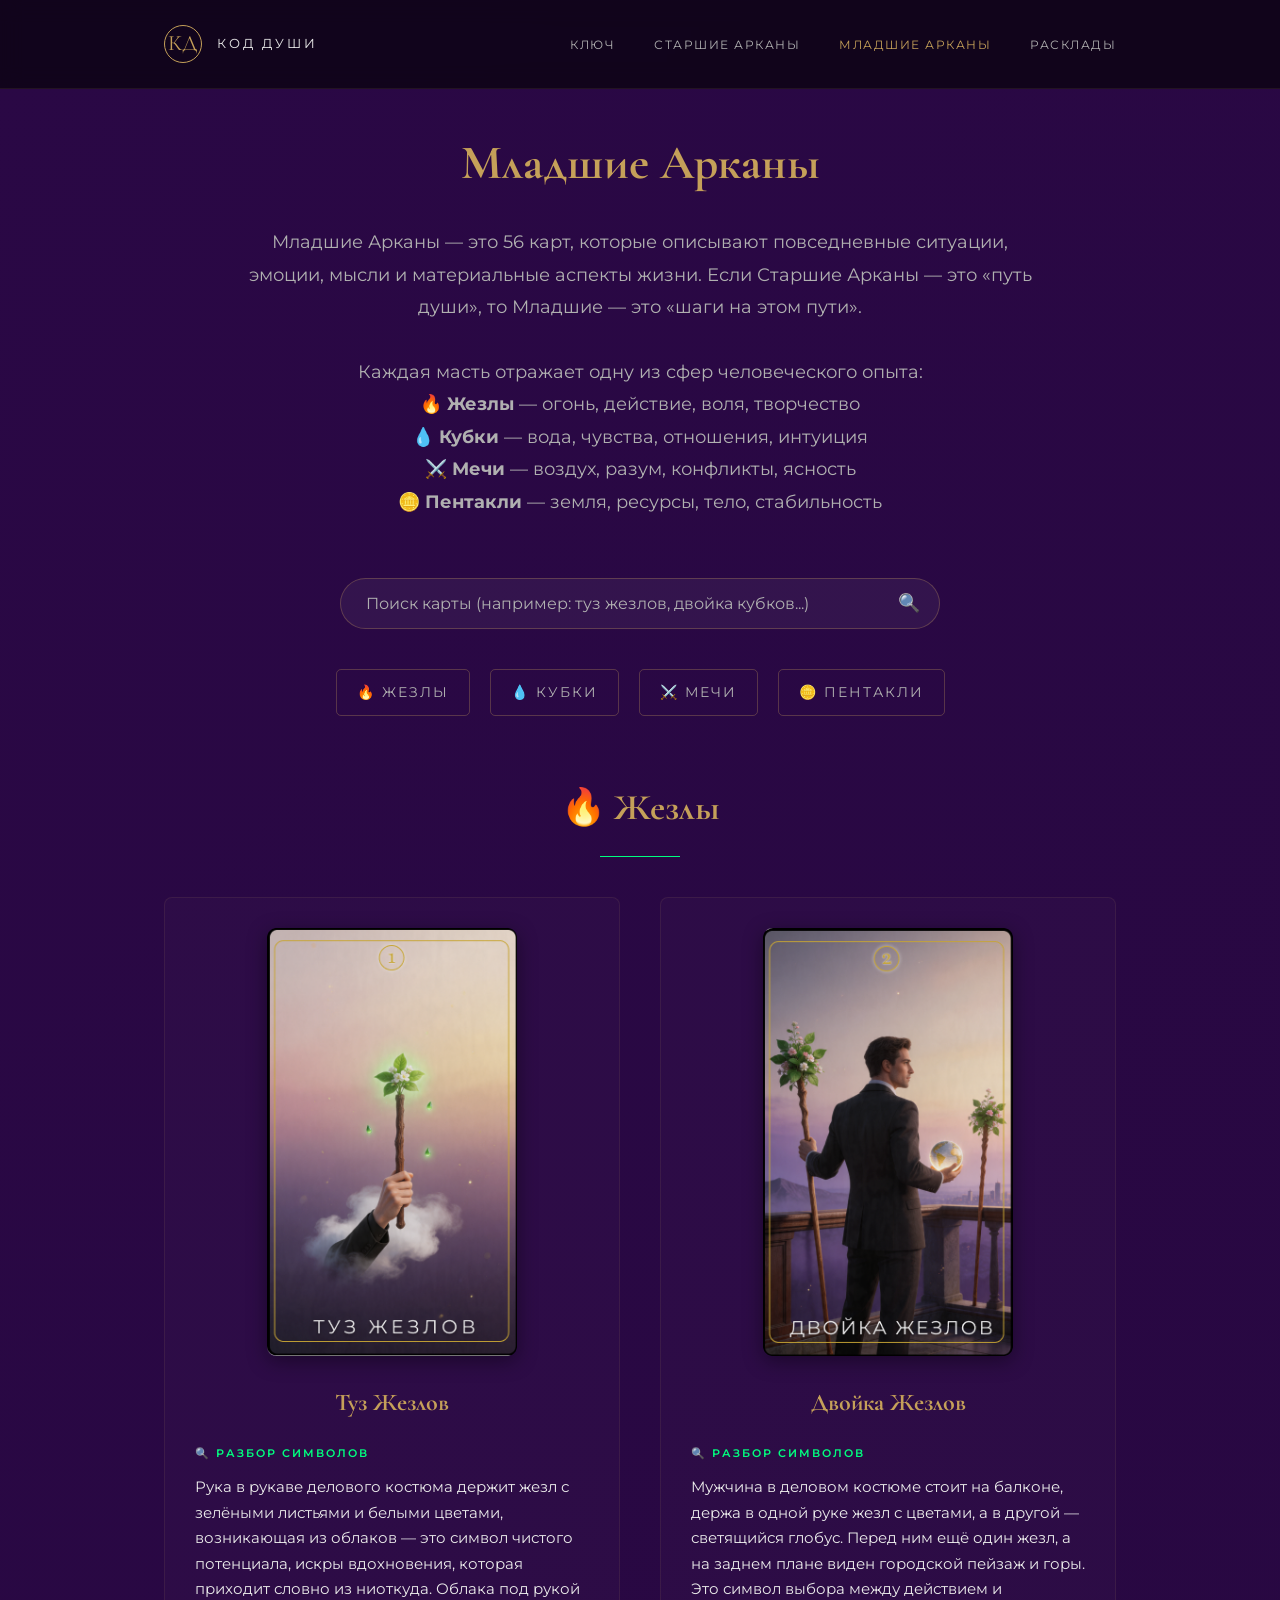
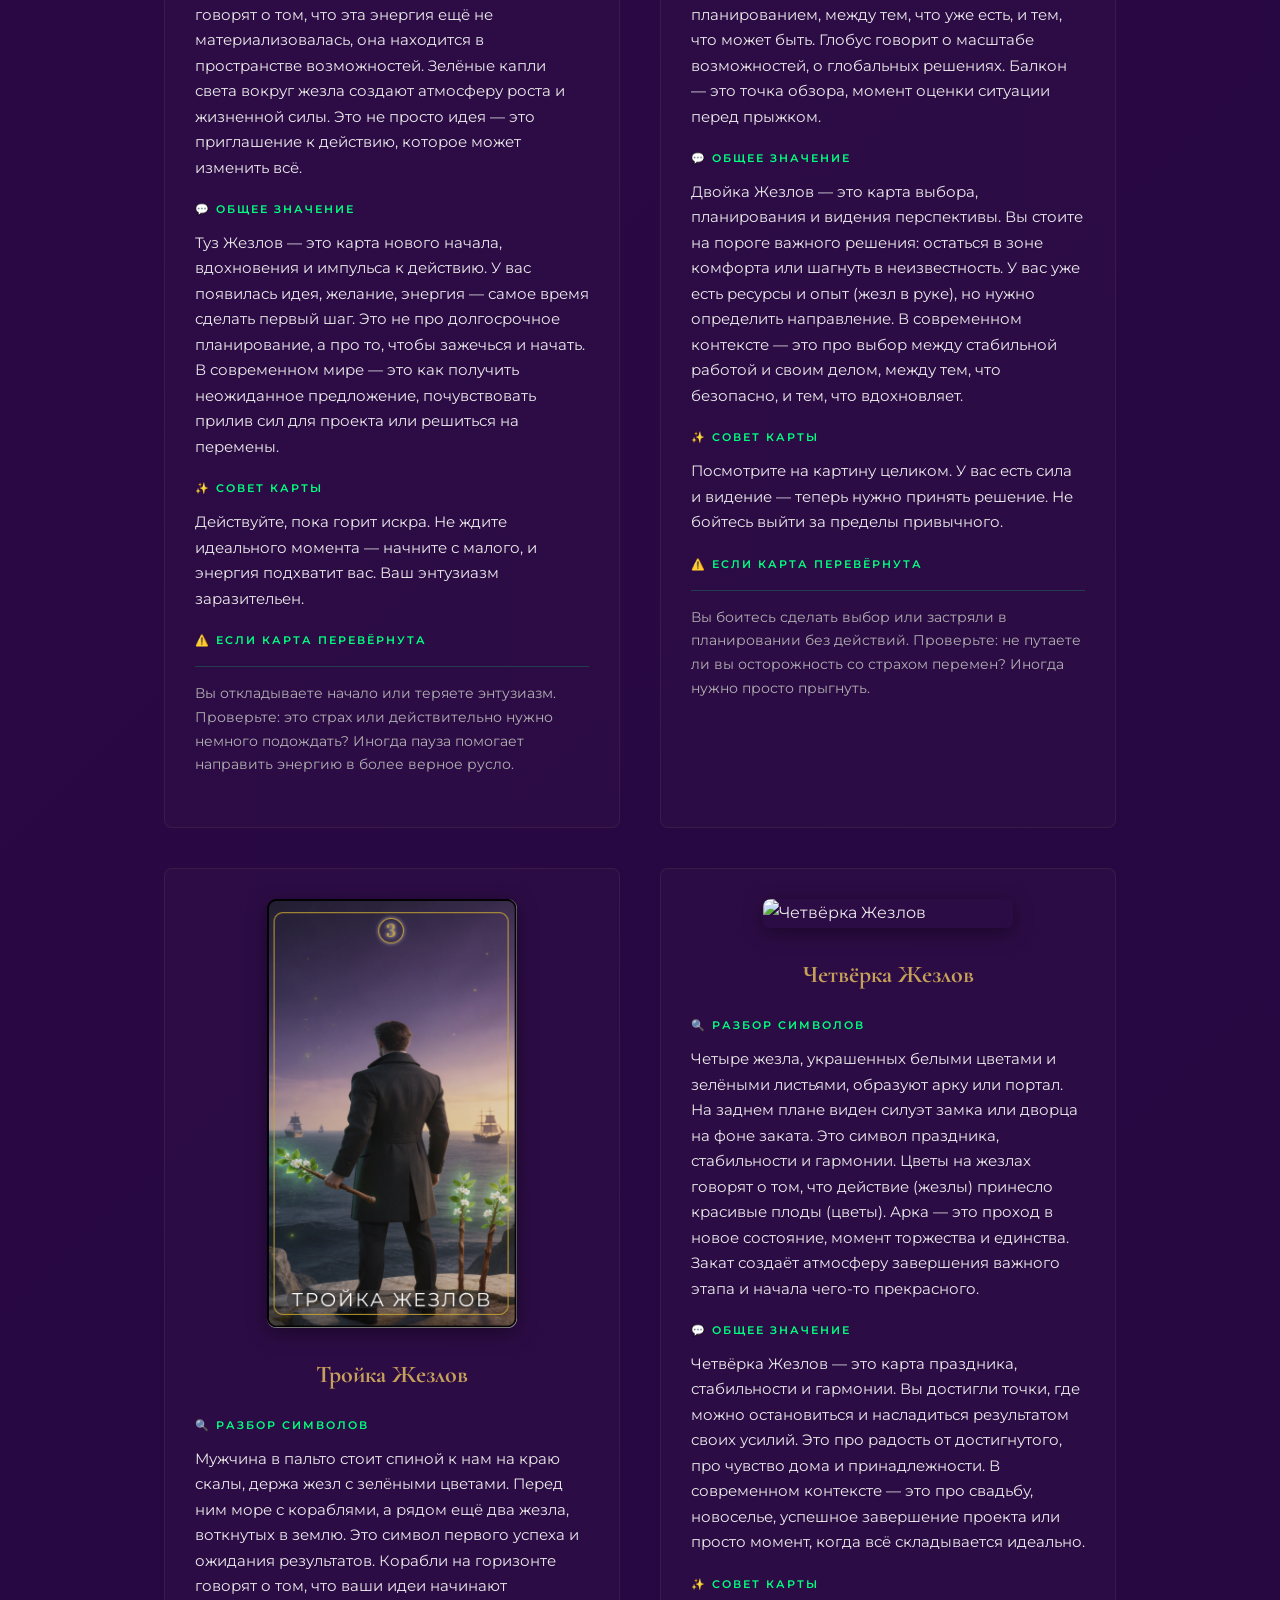
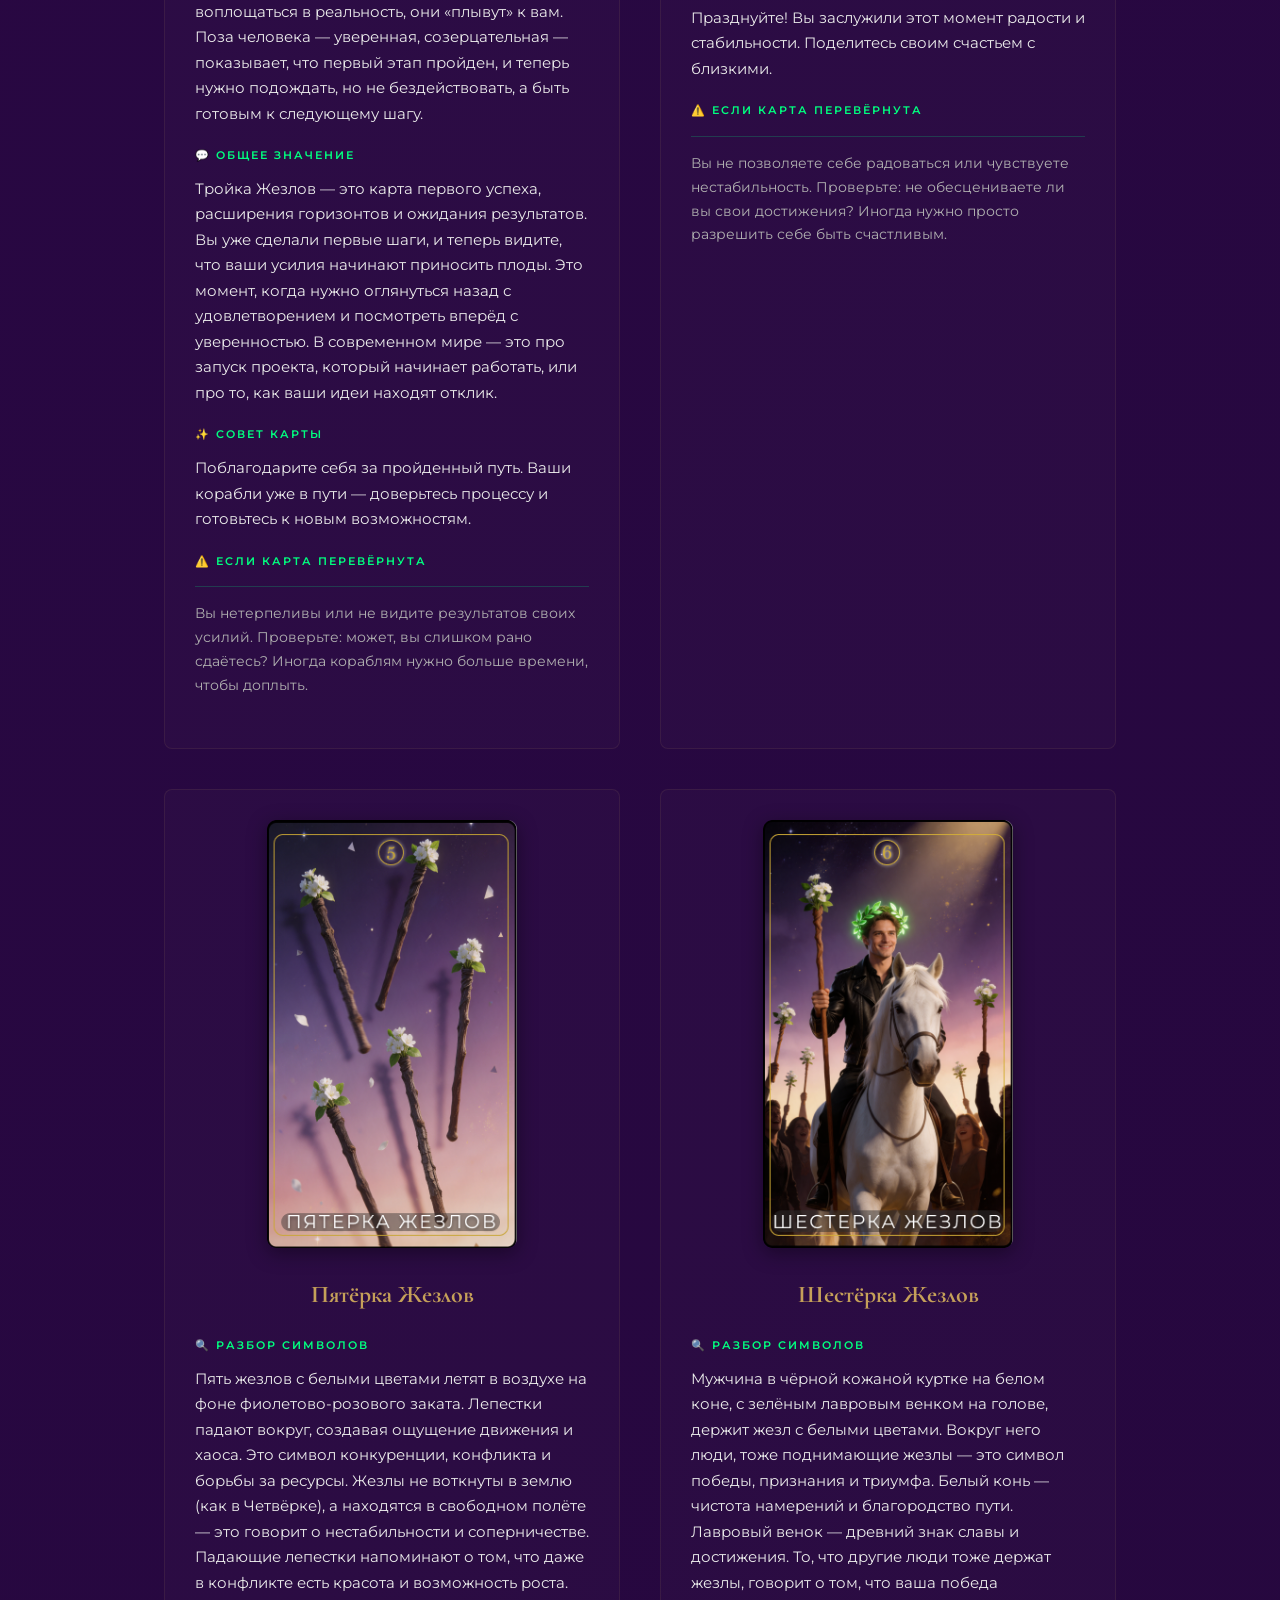
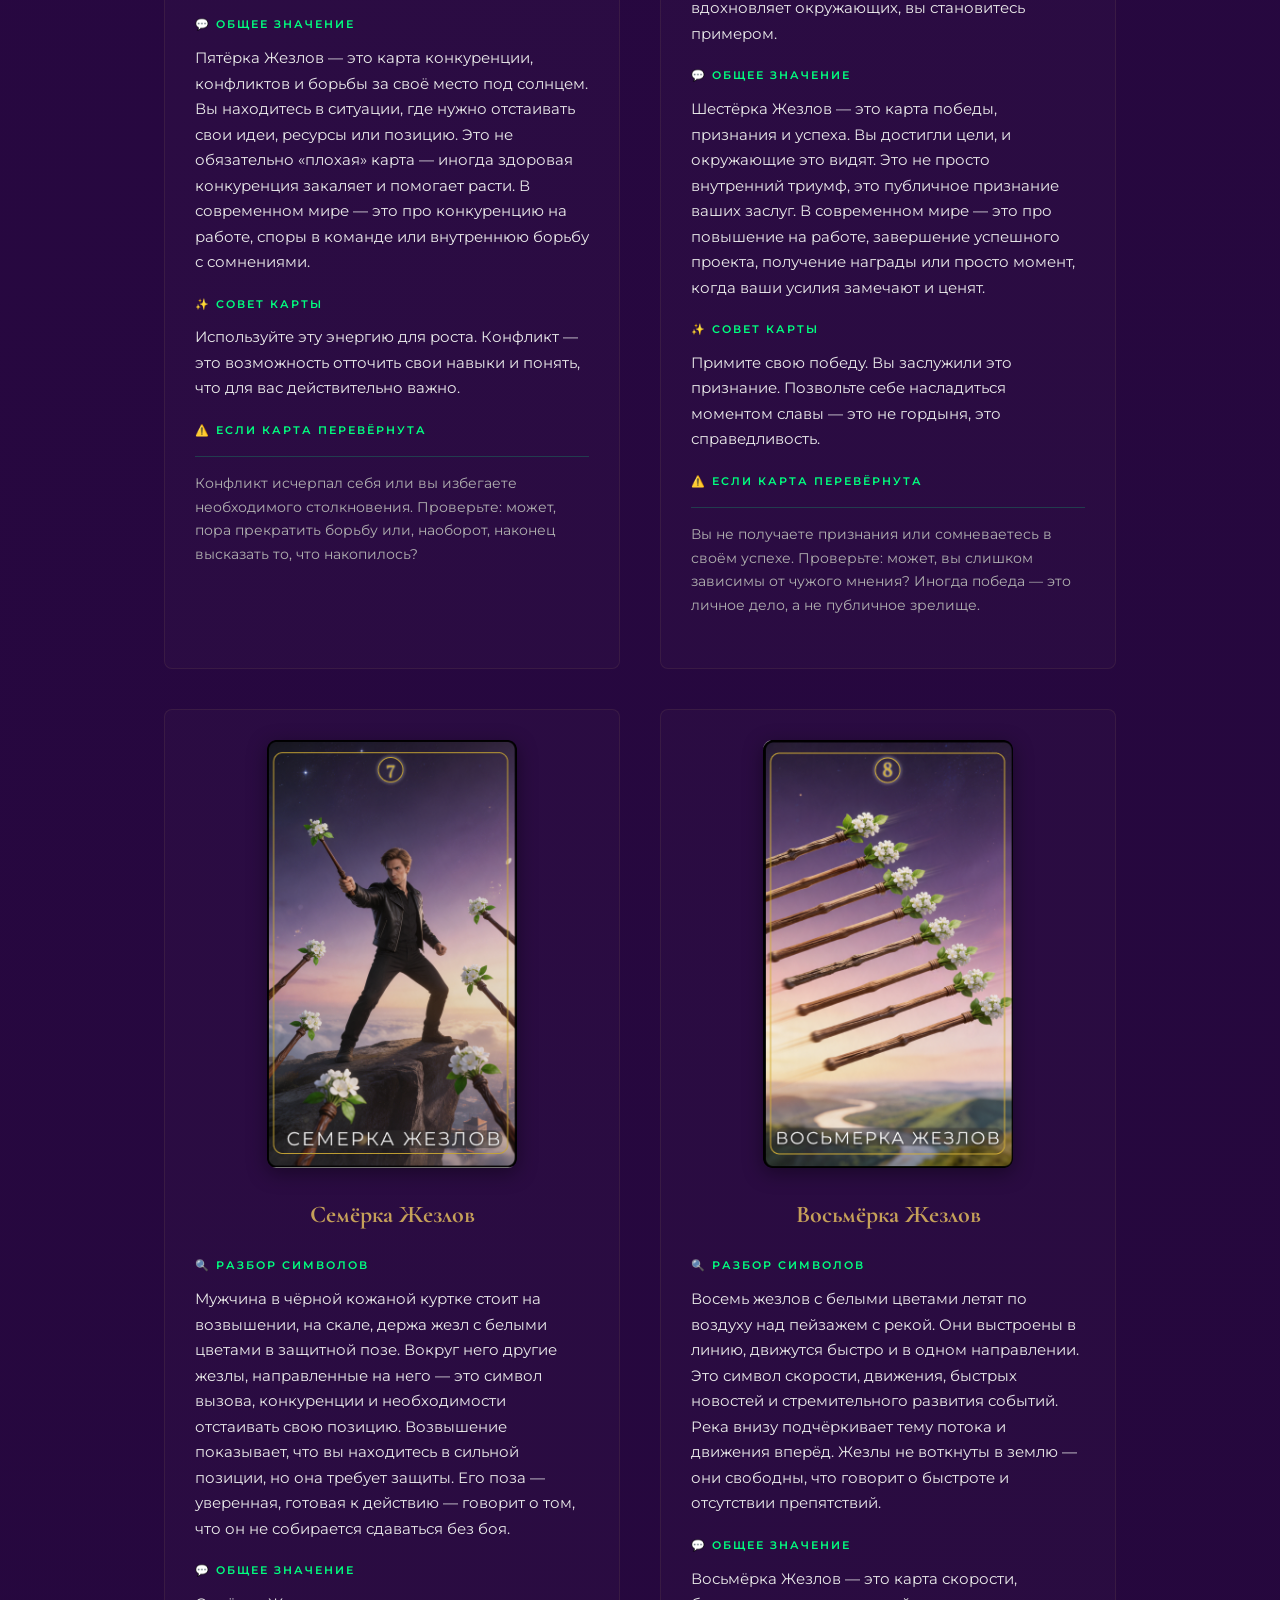
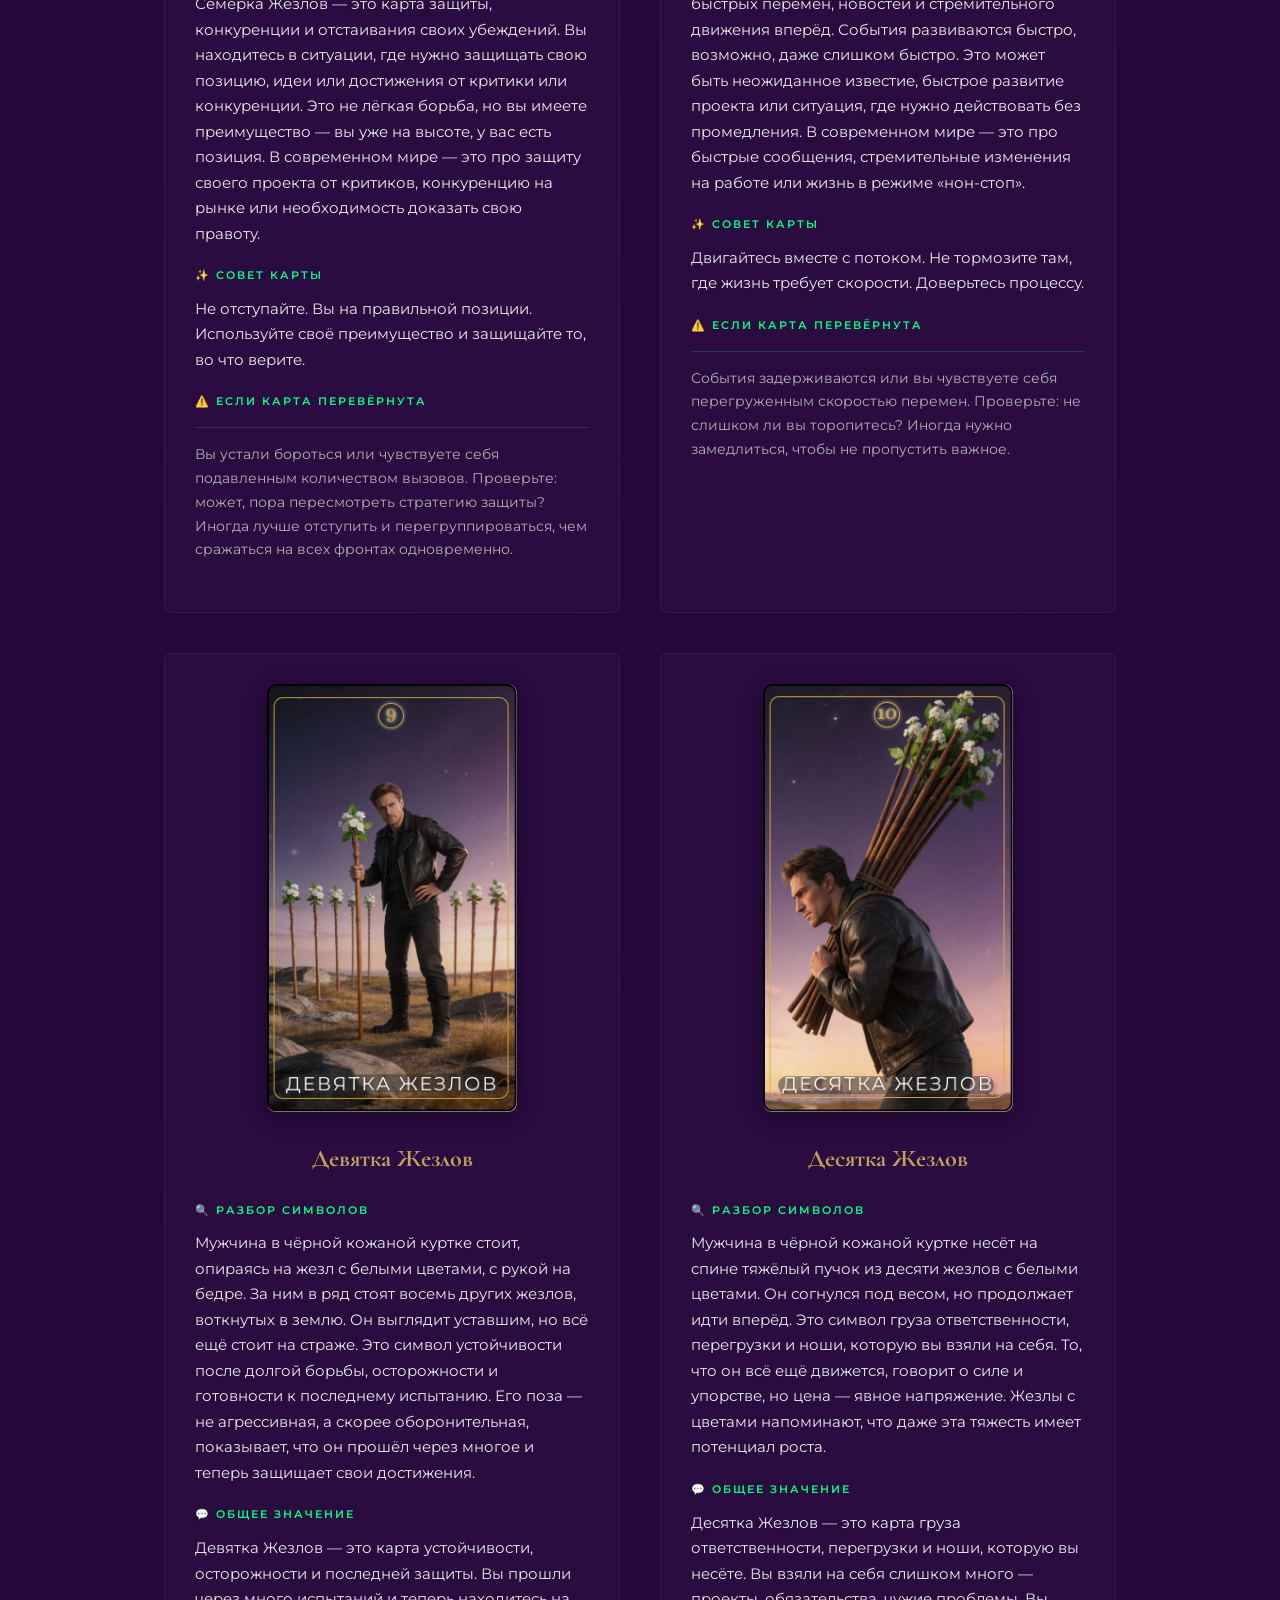
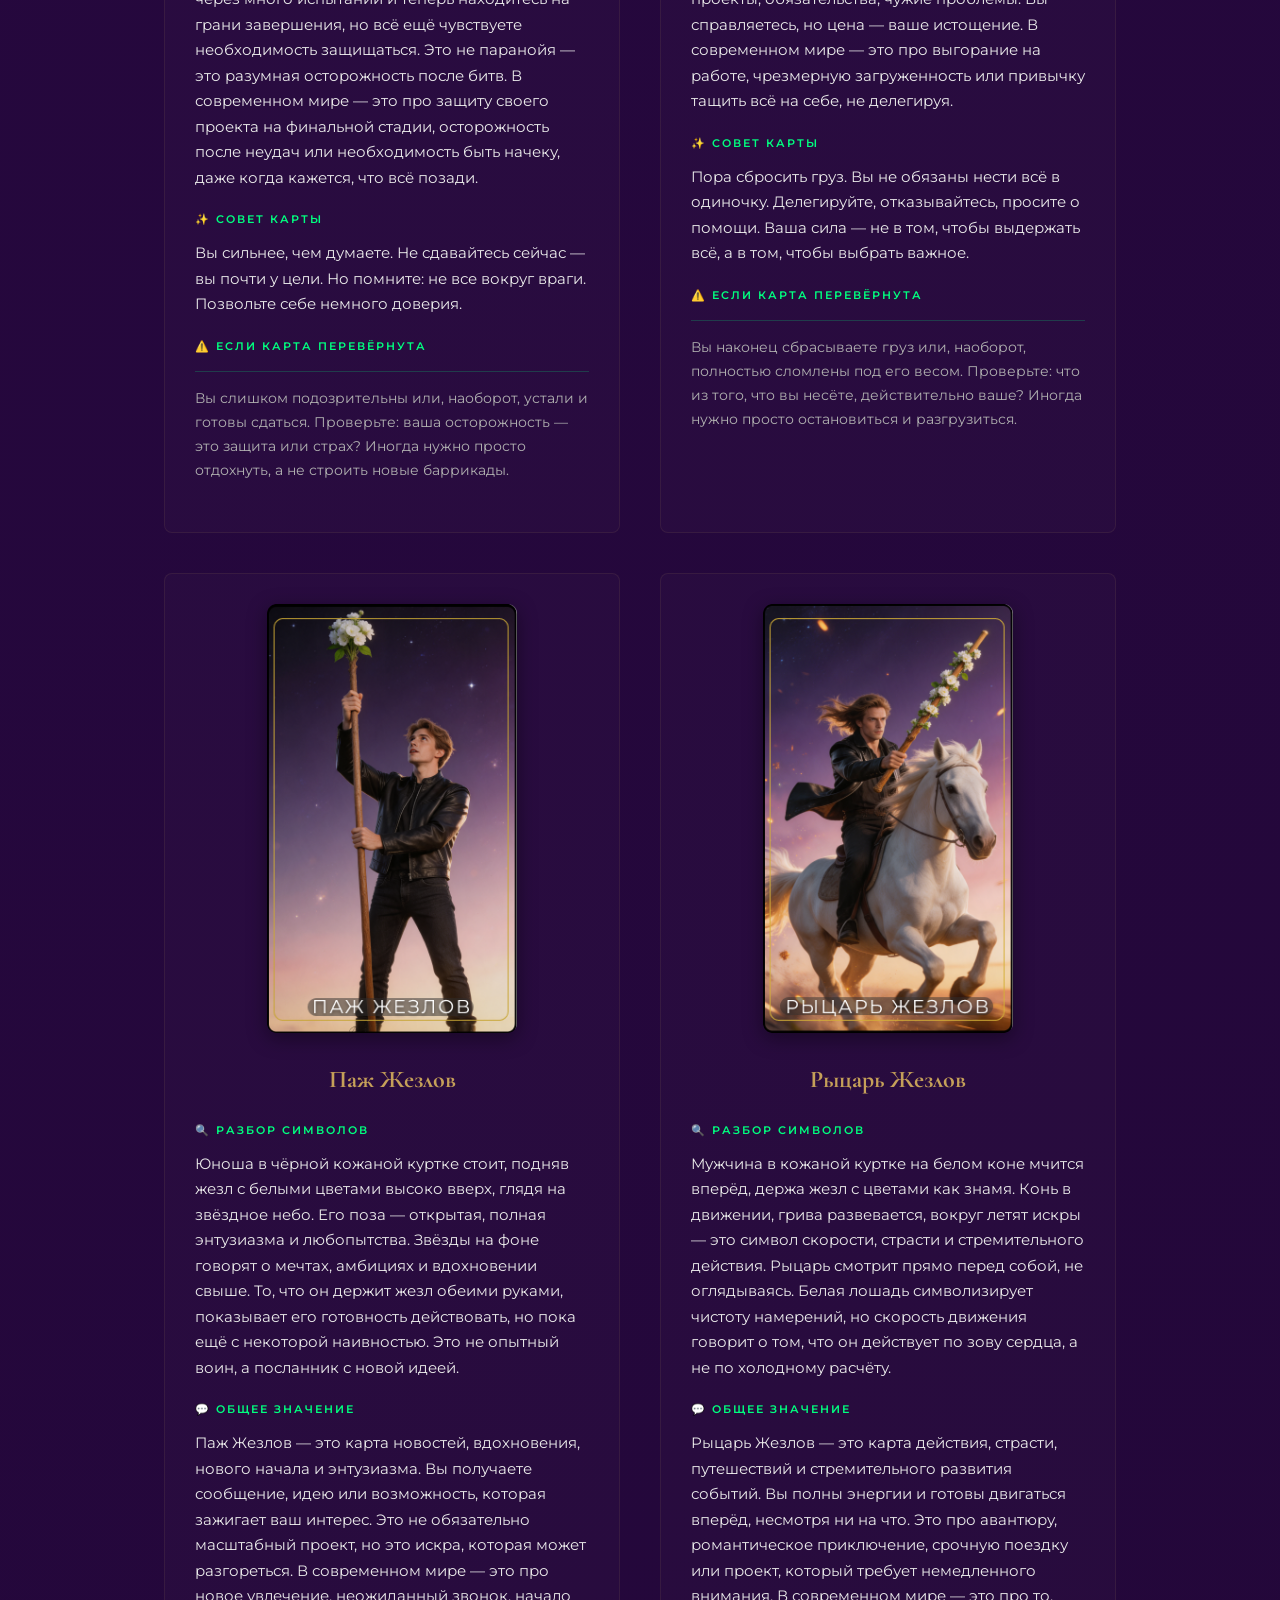
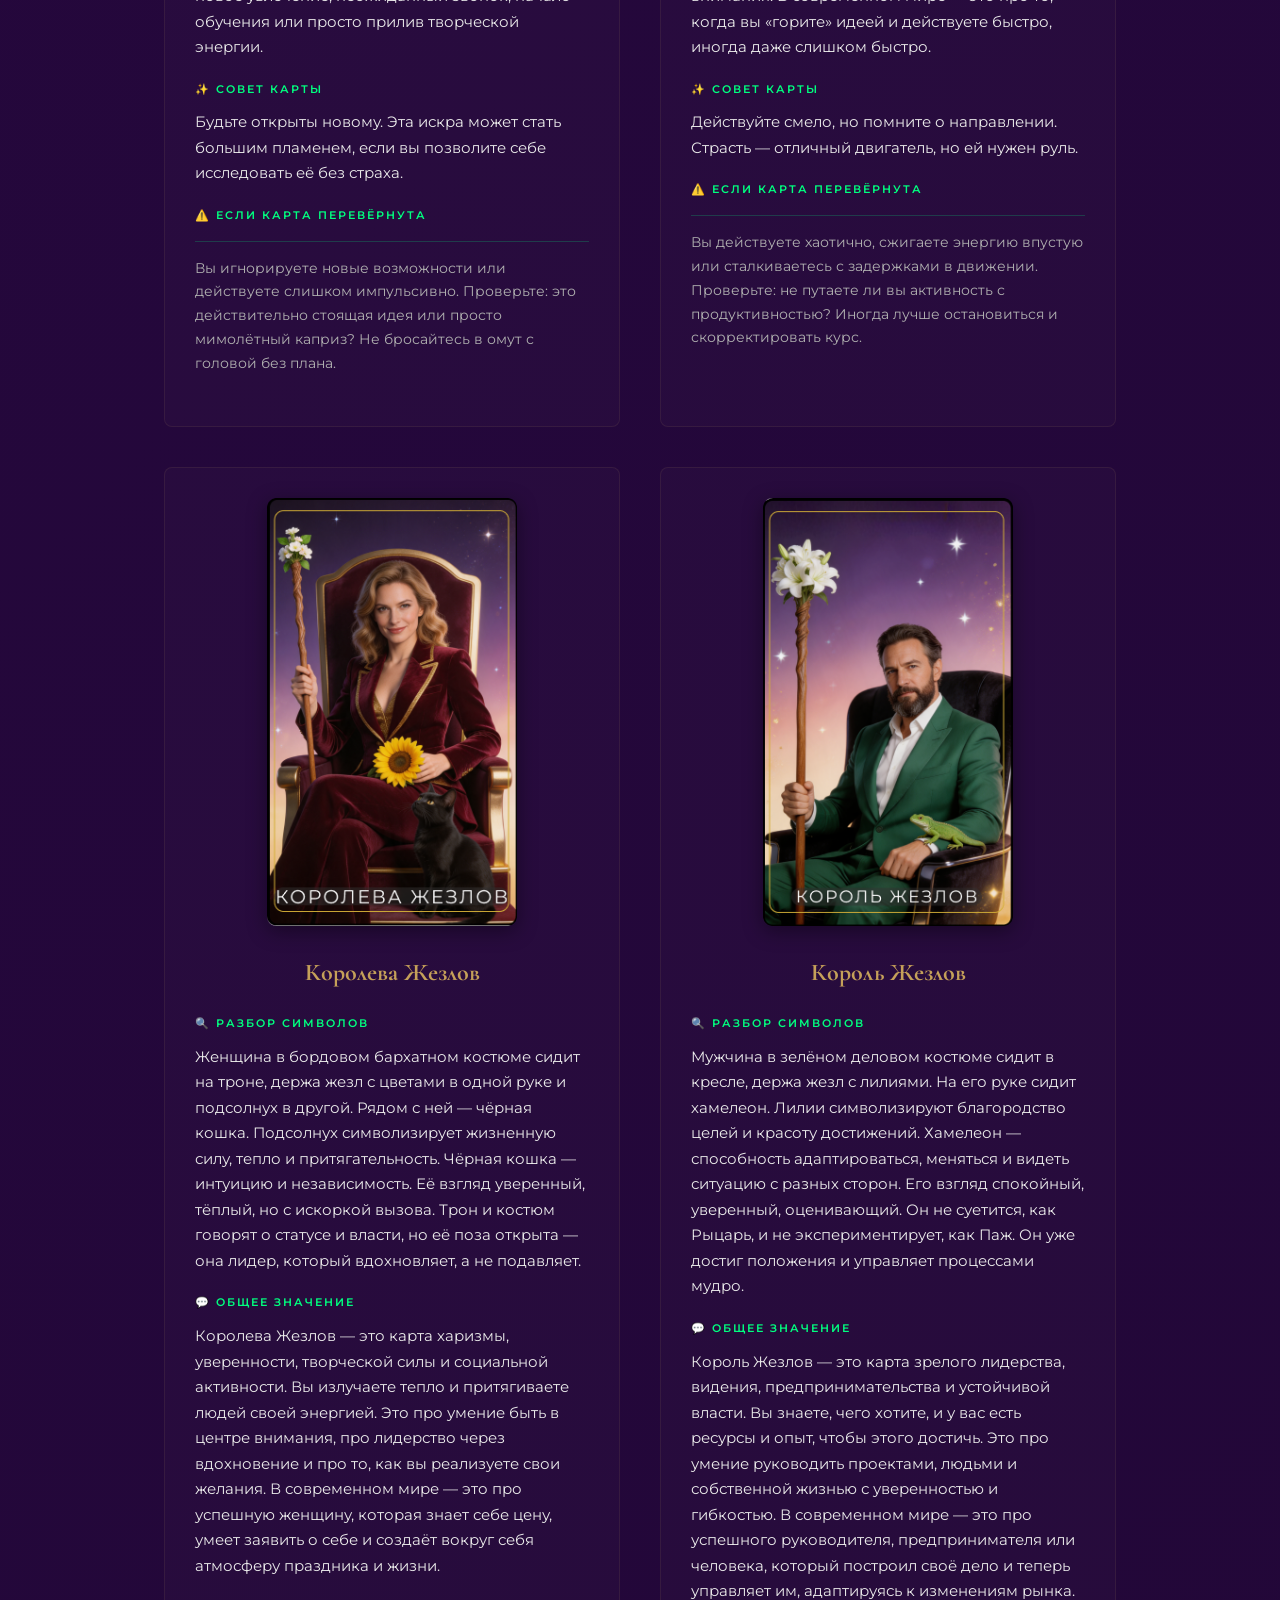
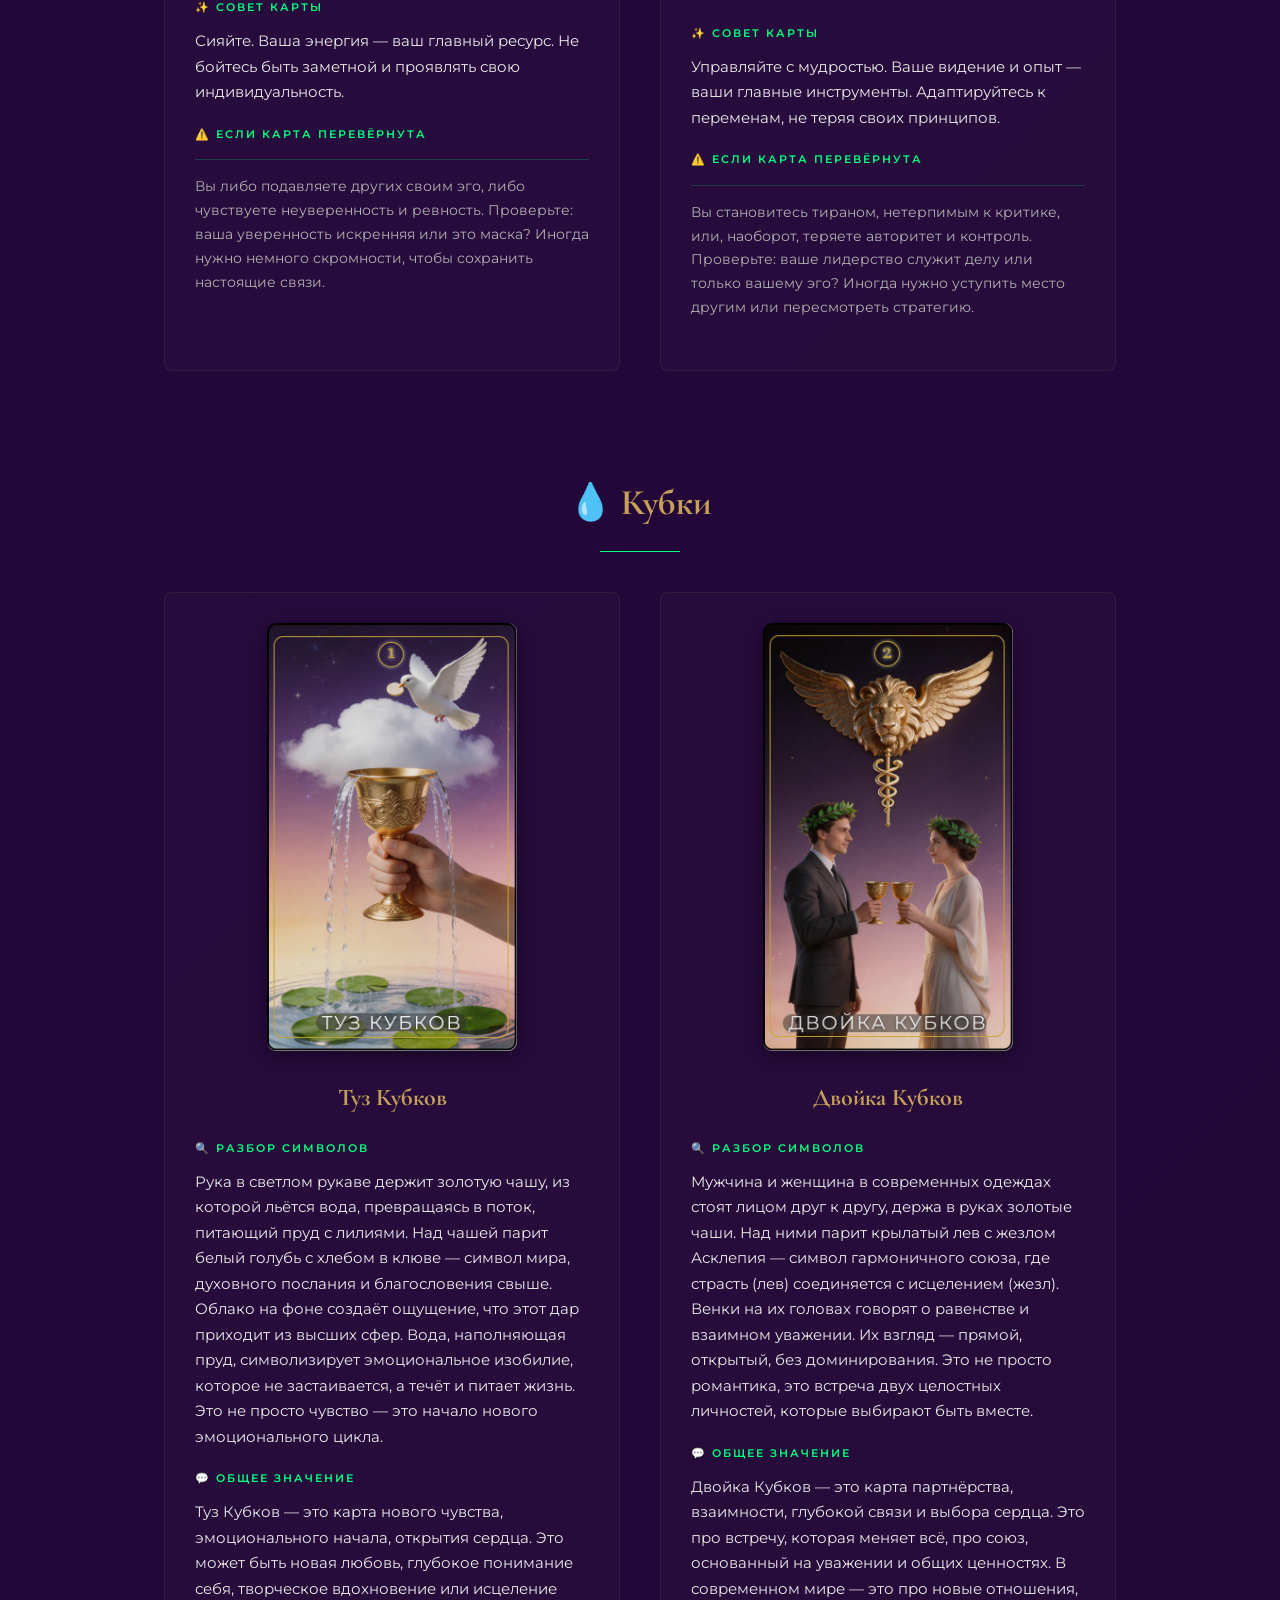
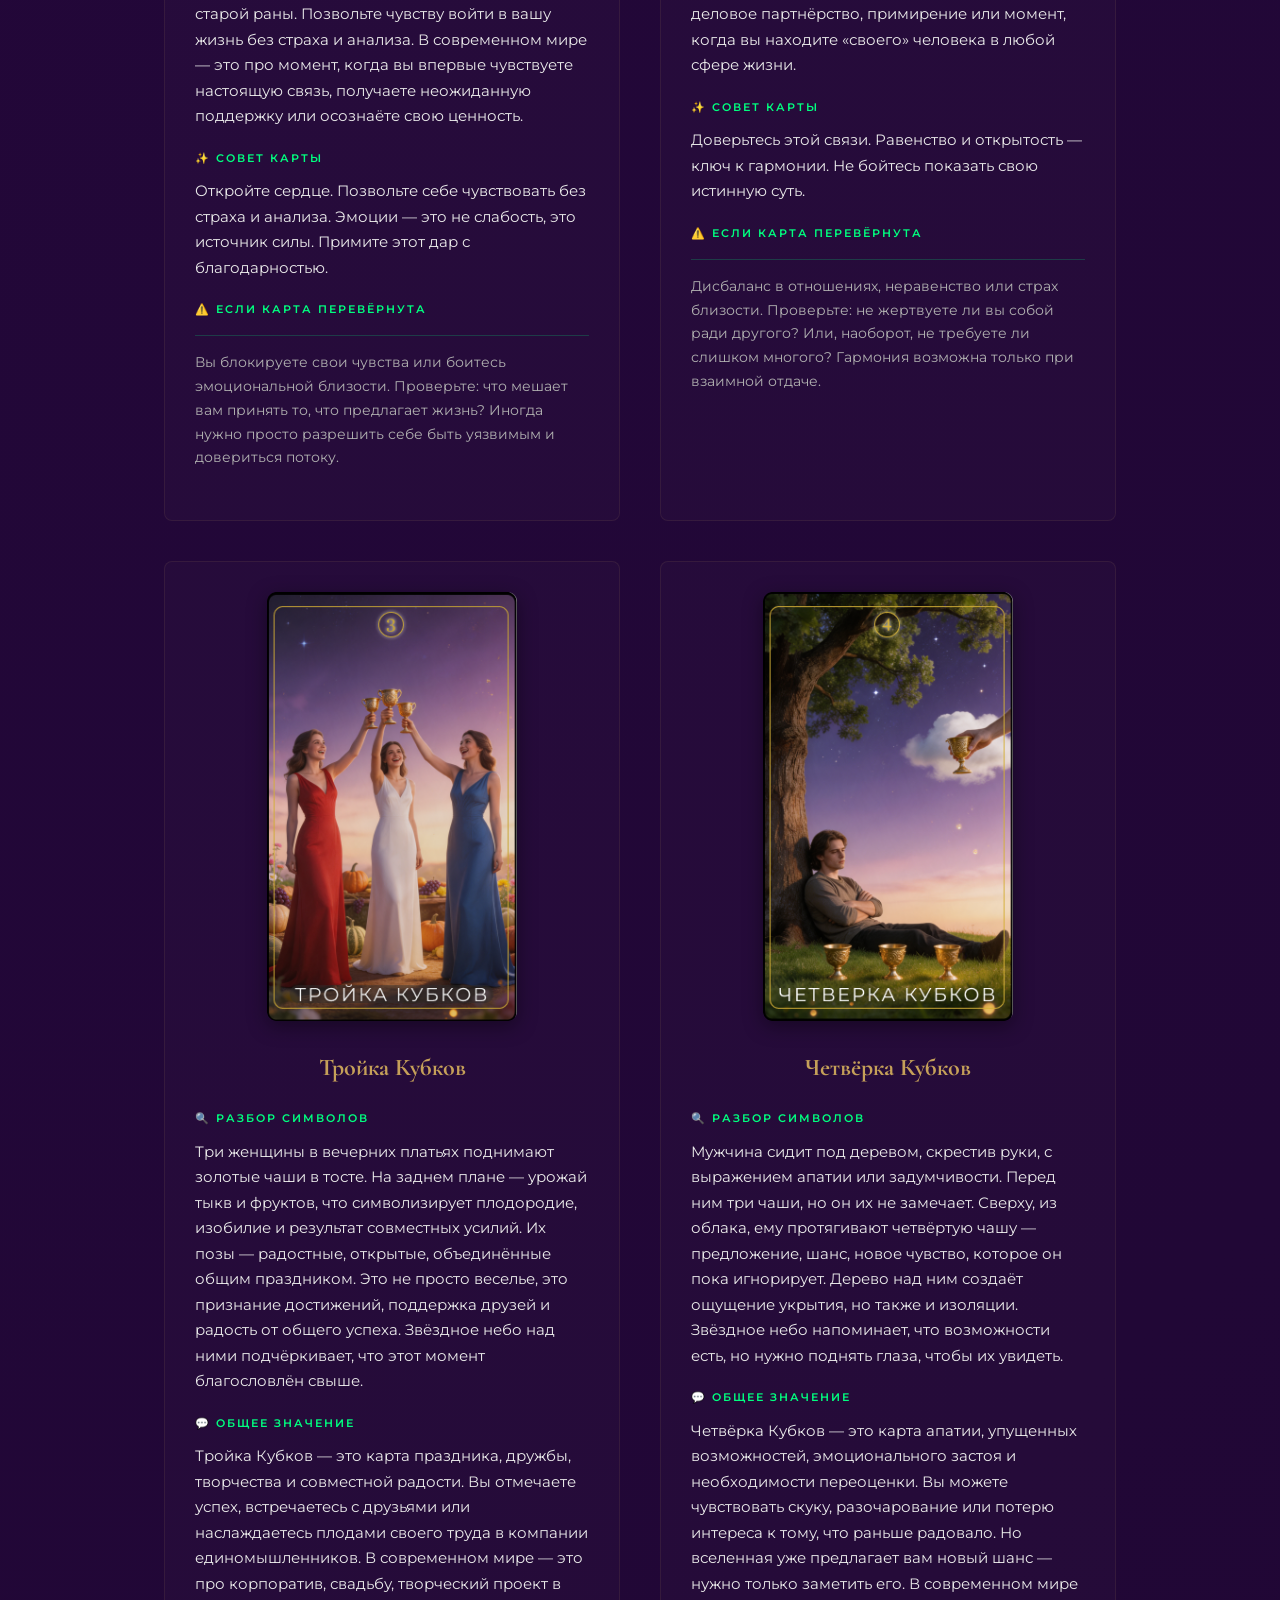
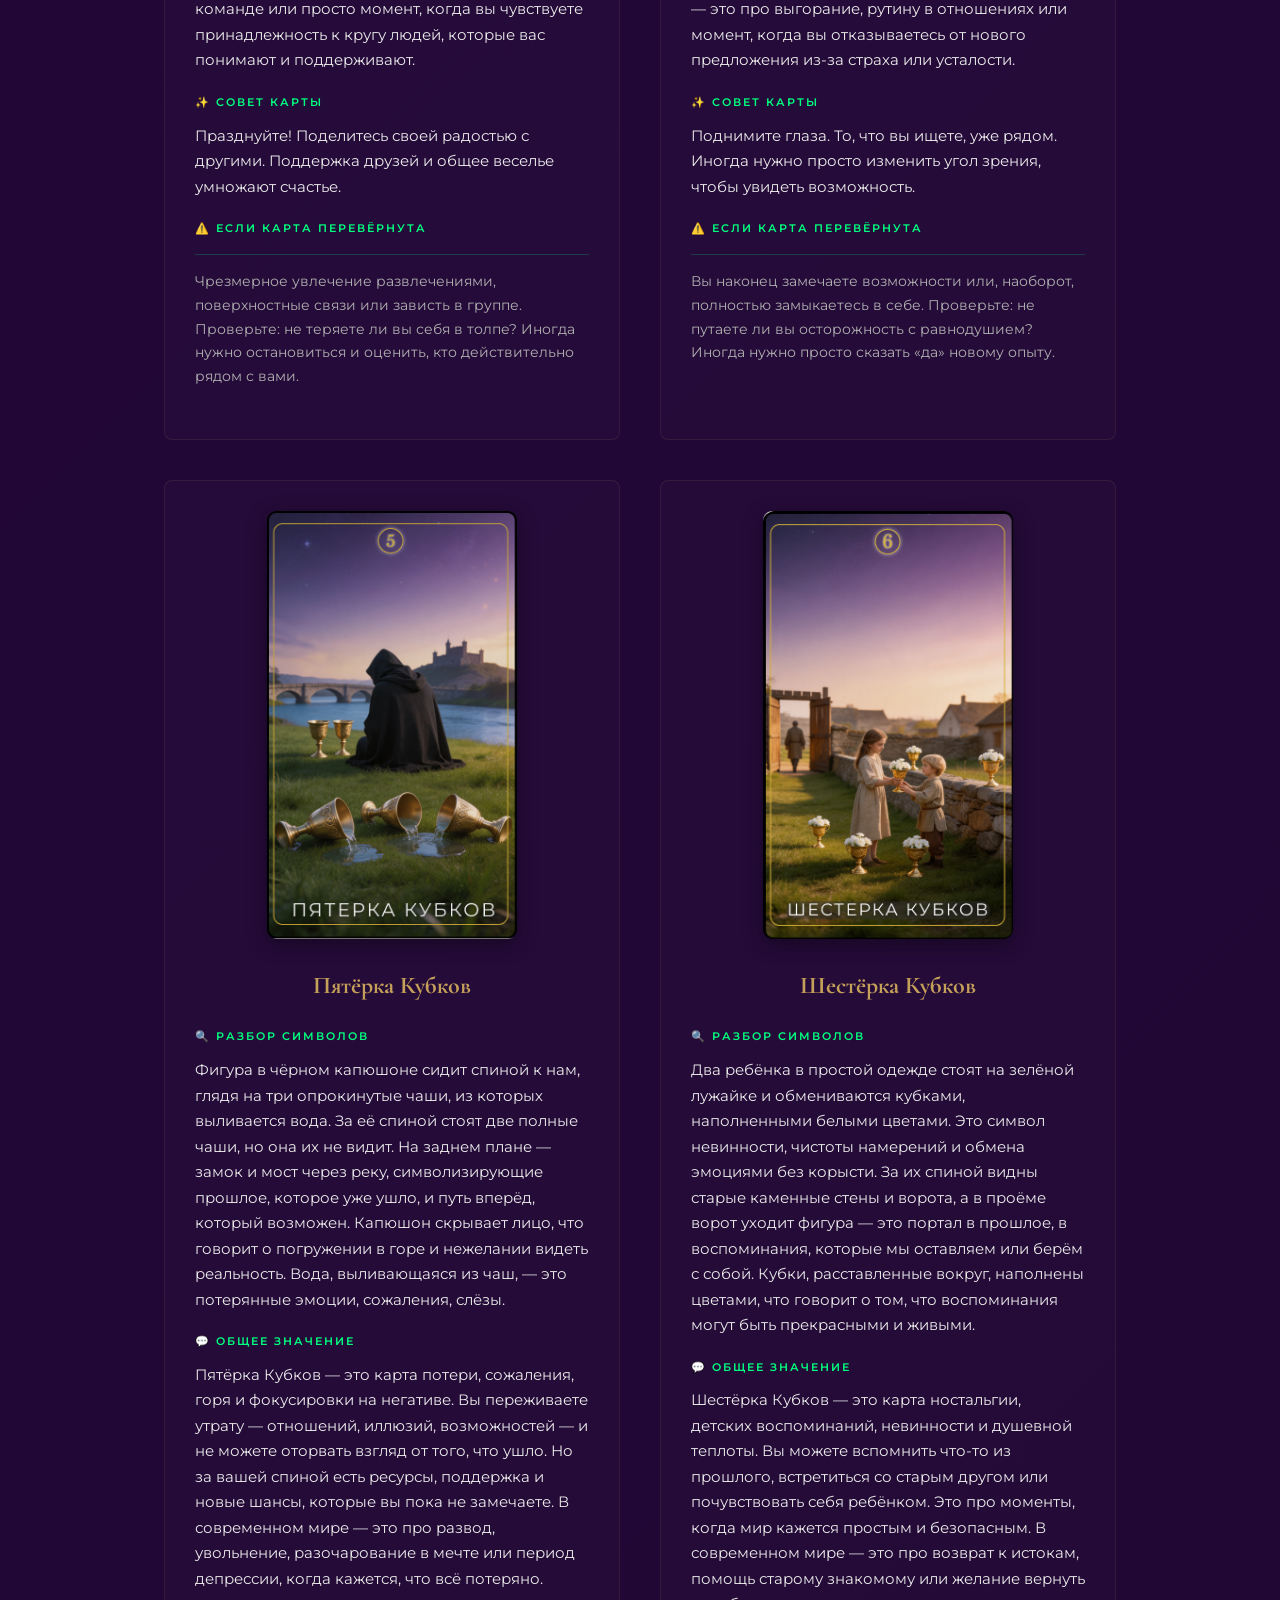
==== commit bfc5a363: "Update minor.html" ====
--- a/minor.html
+++ b/minor.html
@@ -944,7 +944,7 @@
             <div class="cards-grid">
                 <!-- Туз Мечей -->
                <article class="card-item" data-name="туз мечей мечи ace swords 1">
-                    <img src="images/minor/swords-ace.png" alt="Туз Мечей">
+                    <img src="swords-ace.png" alt="Туз Мечей">
                     <h3>Туз Мечей</h3>
                     <div class="symbol-section">
                         <span class="section-label">🔍 Разбор символов</span>
@@ -966,7 +966,7 @@
 
                                <!-- Двойка Мечей -->
                 <article class="card-item" data-name="двойка мечей мечи two swords 2">
-                    <img src="images/minor/swords-2.png" alt="Двойка Мечей">
+                    <img src="swords-2.png" alt="Двойка Мечей">
                     <h3>Двойка Мечей</h3>
                     <div class="symbol-section">
                         <span class="section-label">🔍 Разбор символов</span>
@@ -988,7 +988,7 @@
 
                 <!-- Тройка Мечей -->
                 <article class="card-item" data-name="тройка мечей мечи three swords 3">
-                    <img src="images/minor/swords-3.png" alt="Тройка Мечей">
+                    <img src="swords-3.png" alt="Тройка Мечей">
                     <h3>Тройка Мечей</h3>
                     <div class="symbol-section">
                         <span class="section-label">🔍 Разбор символов</span>
@@ -1010,7 +1010,7 @@
 
                 <!-- Четвёрка Мечей -->
                 <article class="card-item" data-name="четвёрка мечей мечи four swords 4">
-                    <img src="images/minor/swords-4.png" alt="Четвёрка Мечей">
+                    <img src="swords-4.png" alt="Четвёрка Мечей">
                     <h3>Четвёрка Мечей</h3>
                     <div class="symbol-section">
                         <span class="section-label">🔍 Разбор символов</span>
@@ -1032,7 +1032,7 @@
 
                 <!-- Пятёрка Мечей -->
                 <article class="card-item" data-name="пятёрка мечей мечи five swords 5">
-                    <img src="images/minor/swords-5.png" alt="Пятёрка Мечей">
+                    <img src="swords-5.png" alt="Пятёрка Мечей">
                     <h3>Пятёрка Мечей</h3>
                     <div class="symbol-section">
                         <span class="section-label">🔍 Разбор символов</span>
@@ -1054,7 +1054,7 @@
 
                 <!-- Шестёрка Мечей -->
                <article class="card-item" data-name="шестёрка мечей мечи six swords 6">
-                    <img src="images/minor/swords-6.png" alt="Шестёрка Мечей">
+                    <img src="swords-6.png" alt="Шестёрка Мечей">
                     <h3>Шестёрка Мечей</h3>
                     <div class="symbol-section">
                         <span class="section-label">🔍 Разбор символов</span>
@@ -1076,7 +1076,7 @@
 
                 <!-- Семёрка Мечей -->
                 <article class="card-item" data-name="семёрка мечей мечи seven swords 7">
-                    <img src="images/minor/swords-7.png" alt="Семёрка Мечей">
+                    <img src="swords-7.png" alt="Семёрка Мечей">
                     <h3>Семёрка Мечей</h3>
                     <div class="symbol-section">
                         <span class="section-label">🔍 Разбор символов</span>
@@ -1098,7 +1098,7 @@
 
                 <!-- Восьмёрка Мечей -->
                 <article class="card-item" data-name="восьмёрка мечей мечи eight swords 8">
-                    <img src="images/minor/swords-8.png" alt="Восьмёрка Мечей">
+                    <img src="swords-8.png" alt="Восьмёрка Мечей">
                     <h3>Восьмёрка Мечей</h3>
                     <div class="symbol-section">
                         <span class="section-label">🔍 Разбор символов</span>
@@ -1120,7 +1120,7 @@
 
                 <!-- Девятка Мечей -->
                 <article class="card-item" data-name="девятка мечей мечи nine swords 9">
-                    <img src="images/minor/swords-9.png" alt="Девятка Мечей">
+                    <img src="swords-9.png" alt="Девятка Мечей">
                     <h3>Девятка Мечей</h3>
                     <div class="symbol-section">
                         <span class="section-label">🔍 Разбор символов</span>
@@ -1142,7 +1142,7 @@
 
                 <!-- Десятка Мечей -->
                <article class="card-item" data-name="десятка мечей мечи ten swords 10">
-                    <img src="images/minor/swords-10.png" alt="Десятка Мечей">
+                    <img src="swords-10.png" alt="Десятка Мечей">
                     <h3>Десятка Мечей</h3>
                     <div class="symbol-section">
                         <span class="section-label">🔍 Разбор символов</span>
@@ -1164,7 +1164,7 @@
 
                 <!-- Паж Мечей -->
                 <article class="card-item" data-name="паж мечей мечи page swords">
-                    <img src="images/minor/swords-page.png" alt="Паж Мечей">
+                    <img src="swords-page.png" alt="Паж Мечей">
                     <h3>Паж Мечей</h3>
                     <div class="symbol-section">
                         <span class="section-label">🔍 Разбор символов</span>
@@ -1186,7 +1186,7 @@
 
                 <!-- Рыцарь Мечей -->
                 <article class="card-item" data-name="рыцарь мечей мечи knight swords">
-                    <img src="images/minor/swords-knight.png" alt="Рыцарь Мечей">
+                    <img src="swords-knight.png" alt="Рыцарь Мечей">
                     <h3>Рыцарь Мечей</h3>
                     <div class="symbol-section">
                         <span class="section-label">🔍 Разбор символов</span>
@@ -1208,7 +1208,7 @@
 
                 <!-- Король Мечей -->
                <article class="card-item" data-name="король мечей мечи king swords">
-                    <img src="images/minor/swords-king.png" alt="Король Мечей">
+                    <img src="swords-king.png" alt="Король Мечей">
                     <h3>Король Мечей</h3>
                     <div class="symbol-section">
                         <span class="section-label">🔍 Разбор символов</span>
@@ -1230,7 +1230,7 @@
 
                 <!-- Королева Мечей -->
                <article class="card-item" data-name="королева мечей мечи queen swords">
-                    <img src="images/minor/swords-queen.png" alt="Королева Мечей">
+                    <img src="swords-queen.png" alt="Королева Мечей">
                     <h3>Королева Мечей</h3>
                     <div class="symbol-section">
                         <span class="section-label">🔍 Разбор символов</span>
@@ -1262,7 +1262,7 @@
             <div class="cards-grid">
                 <!-- Туз Пентаклей -->
                <article class="card-item" data-name="туз пентаклей пентакли ace pentacles 1">
-                    <img src="images/minor/pentacles-ace.png" alt="Туз Пентаклей">
+                    <img src="pentacles-ace.png" alt="Туз Пентаклей">
                     <h3>Туз Пентаклей</h3>
                     <div class="symbol-section">
                         <span class="section-label">🔍 Разбор символов</span>
@@ -1284,7 +1284,7 @@
 
                                 <!-- Двойка Пентаклей -->
                <article class="card-item" data-name="двойка пентаклей пентакли two pentacles 2">
-                    <img src="images/minor/pentacles-2.png" alt="Двойка Пентаклей">
+                    <img src="pentacles-2.png" alt="Двойка Пентаклей">
                     <h3>Двойка Пентаклей</h3>
                     <div class="symbol-section">
                         <span class="section-label">🔍 Разбор символов</span>
@@ -1306,7 +1306,7 @@
 
                 <!-- Тройка Пентаклей -->
                <article class="card-item" data-name="тройка пентаклей пентакли three pentacles 3">
-                    <img src="images/minor/pentacles-3.png" alt="Тройка Пентаклей">
+                    <img src="pentacles-3.png" alt="Тройка Пентаклей">
                     <h3>Тройка Пентаклей</h3>
                     <div class="symbol-section">
                         <span class="section-label">🔍 Разбор символов</span>
@@ -1328,7 +1328,7 @@
 
                 <!-- Четвёрка Пентаклей -->
                <article class="card-item" data-name="четвёрка пентаклей пентакли four pentacles 4">
-                    <img src="images/minor/pentacles-4.png" alt="Четвёрка Пентаклей">
+                    <img src="pentacles-4.png" alt="Четвёрка Пентаклей">
                     <h3>Четвёрка Пентаклей</h3>
                     <div class="symbol-section">
                         <span class="section-label">🔍 Разбор символов</span>
@@ -1350,7 +1350,7 @@
 
                 <!-- Пятёрка Пентаклей -->
                 <article class="card-item" data-name="пятёрка пентаклей пентакли five pentacles 5">
-                    <img src="images/minor/pentacles-5.png" alt="Пятёрка Пентаклей">
+                    <img src="pentacles-5.png" alt="Пятёрка Пентаклей">
                     <h3>Пятёрка Пентаклей</h3>
                     <div class="symbol-section">
                         <span class="section-label">🔍 Разбор символов</span>
@@ -1372,7 +1372,7 @@
 
                 <!-- Шестёрка Пентаклей -->
                 <article class="card-item" data-name="шестёрка пентаклей пентакли six pentacles 6">
-                    <img src="images/minor/pentacles-6.png" alt="Шестёрка Пентаклей">
+                    <img src="pentacles-6.png" alt="Шестёрка Пентаклей">
                     <h3>Шестёрка Пентаклей</h3>
                     <div class="symbol-section">
                         <span class="section-label">🔍 Разбор символов</span>
@@ -1394,7 +1394,7 @@
 
                 <!-- Семёрка Пентаклей -->
                 <article class="card-item" data-name="семёрка пентаклей пентакли seven pentacles 7">
-                    <img src="images/minor/pentacles-7.png" alt="Семёрка Пентаклей">
+                    <img src="pentacles-7.png" alt="Семёрка Пентаклей">
                     <h3>Семёрка Пентаклей</h3>
                     <div class="symbol-section">
                         <span class="section-label">🔍 Разбор символов</span>
@@ -1416,7 +1416,7 @@
 
                 <!-- Восьмёрка Пентаклей -->
                <article class="card-item" data-name="восьмёрка пентаклей пентакли eight pentacles 8">
-                    <img src="images/minor/pentacles-8.png" alt="Восьмёрка Пентаклей">
+                    <img src="pentacles-8.png" alt="Восьмёрка Пентаклей">
                     <h3>Восьмёрка Пентаклей</h3>
                     <div class="symbol-section">
                         <span class="section-label">🔍 Разбор символов</span>
@@ -1438,7 +1438,7 @@
 
                 <!-- Девятка Пентаклей -->
                 <article class="card-item" data-name="девятка пентаклей пентакли nine pentacles 9">
-                    <img src="images/minor/pentacles-9.png" alt="Девятка Пентаклей">
+                    <img src=pentacles-9.png" alt="Девятка Пентаклей">
                     <h3>Девятка Пентаклей</h3>
                     <div class="symbol-section">
                         <span class="section-label">🔍 Разбор символов</span>
@@ -1460,7 +1460,7 @@
 
                 <!-- Десятка Пентаклей -->
                <article class="card-item" data-name="десятка пентаклей пентакли ten pentacles 10">
-                    <img src="images/minor/pentacles-10.png" alt="Десятка Пентаклей">
+                    <img src="pentacles-10.png" alt="Десятка Пентаклей">
                     <h3>Десятка Пентаклей</h3>
                     <div class="symbol-section">
                         <span class="section-label">🔍 Разбор символов</span>
@@ -1482,7 +1482,7 @@
 
                 <!-- Паж Пентаклей -->
                 <article class="card-item" data-name="паж пентаклей пентакли page pentacles">
-                    <img src="images/minor/pentacles-page.png" alt="Паж Пентаклей">
+                    <img src="pentacles-page.png" alt="Паж Пентаклей">
                     <h3>Паж Пентаклей</h3>
                     <div class="symbol-section">
                         <span class="section-label">🔍 Разбор символов</span>
@@ -1504,7 +1504,7 @@
 
                 <!-- Рыцарь Пентаклей -->
                <article class="card-item" data-name="рыцарь пентаклей пентакли knight pentacles">
-                    <img src="images/minor/pentacles-knight.png" alt="Рыцарь Пентаклей">
+                    <img src="pentacles-knight.png" alt="Рыцарь Пентаклей">
                     <h3>Рыцарь Пентаклей</h3>
                     <div class="symbol-section">
                         <span class="section-label">🔍 Разбор символов</span>
@@ -1526,7 +1526,7 @@
 
                 <!-- Королева Пентаклей -->
                <article class="card-item" data-name="королева пентаклей пентакли queen pentacles">
-                    <img src="images/minor/pentacles-queen.png" alt="Королева Пентаклей">
+                    <img src="pentacles-queen.png" alt="Королева Пентаклей">
                     <h3>Королева Пентаклей</h3>
                     <div class="symbol-section">
                         <span class="section-label">🔍 Разбор символов</span>
@@ -1548,7 +1548,7 @@
 
                 <!-- Король Пентаклей -->
                 <article class="card-item" data-name="король пентаклей пентакли king pentacles">
-                    <img src="images/minor/pentacles-king.png" alt="Король Пентаклей">
+                    <img src="pentacles-king.png" alt="Король Пентаклей">
                     <h3>Король Пентаклей</h3>
                     <div class="symbol-section">
                         <span class="section-label">🔍 Разбор символов</span>
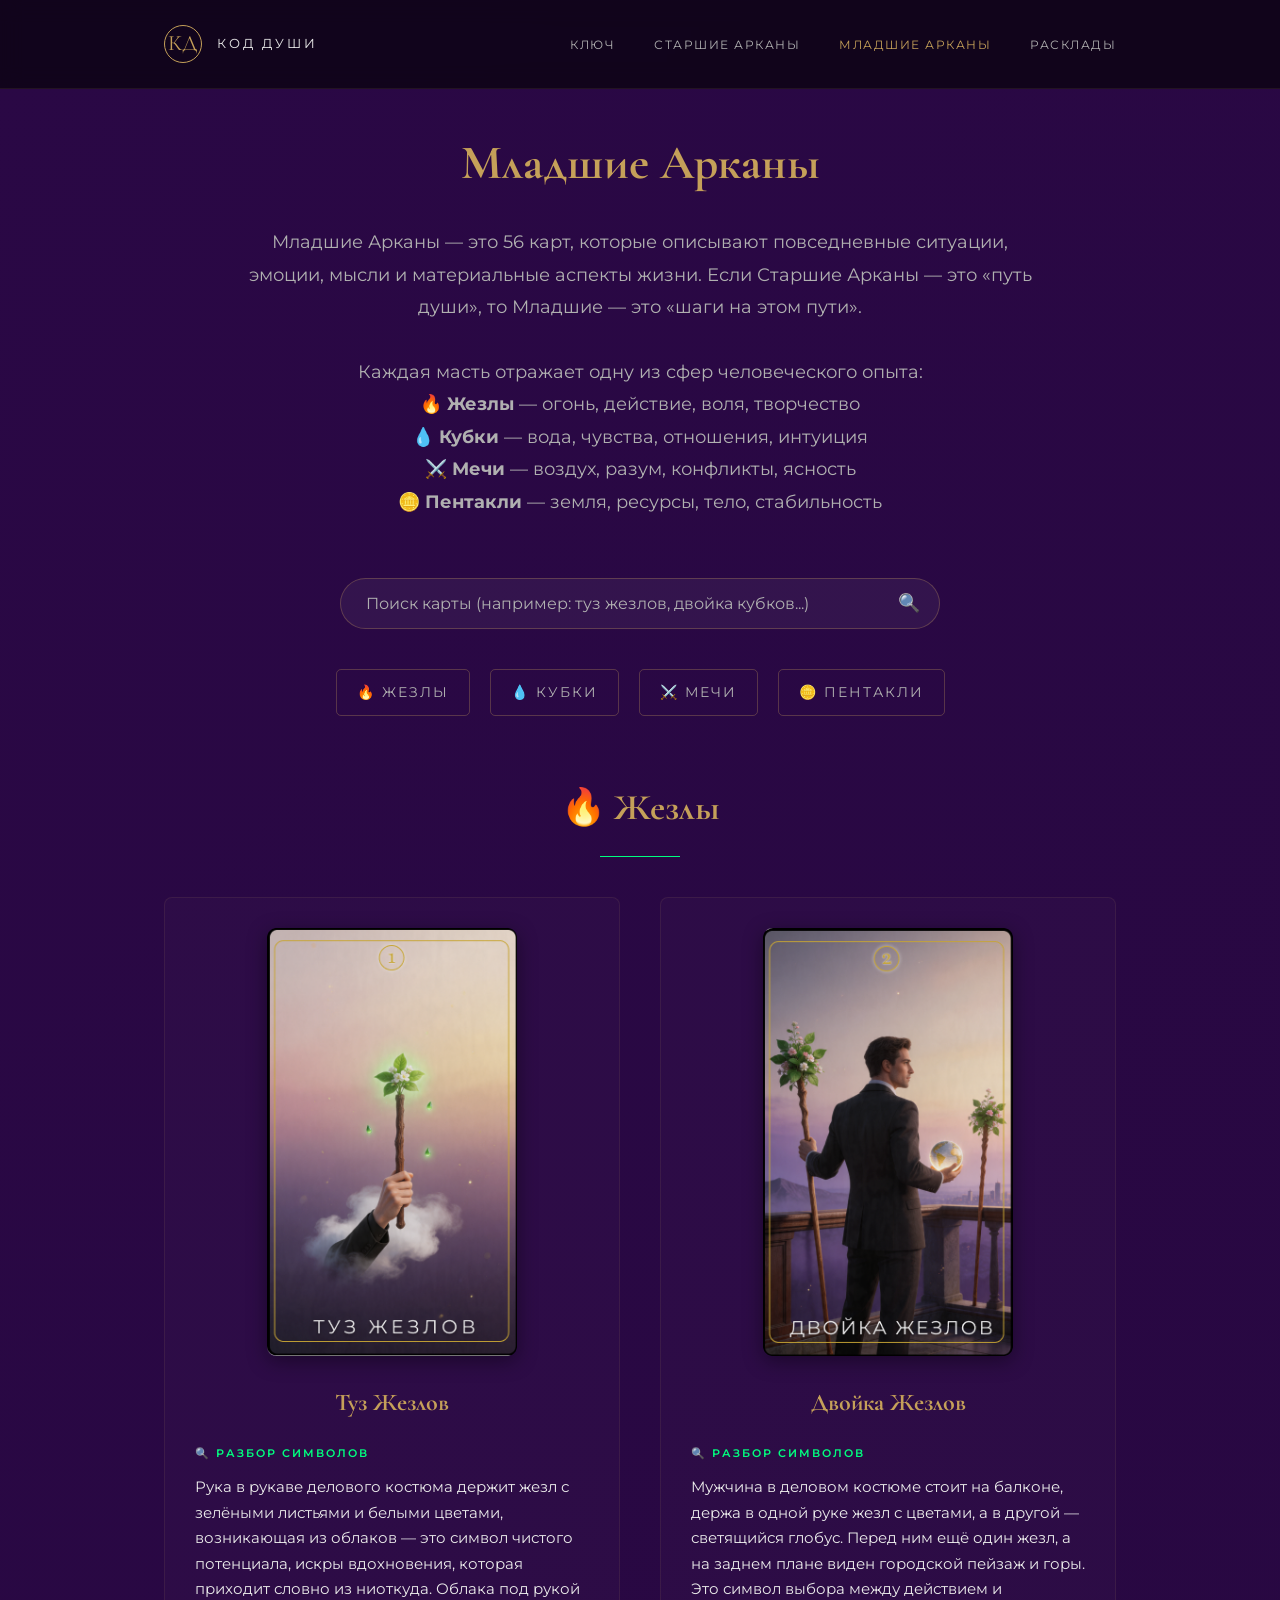
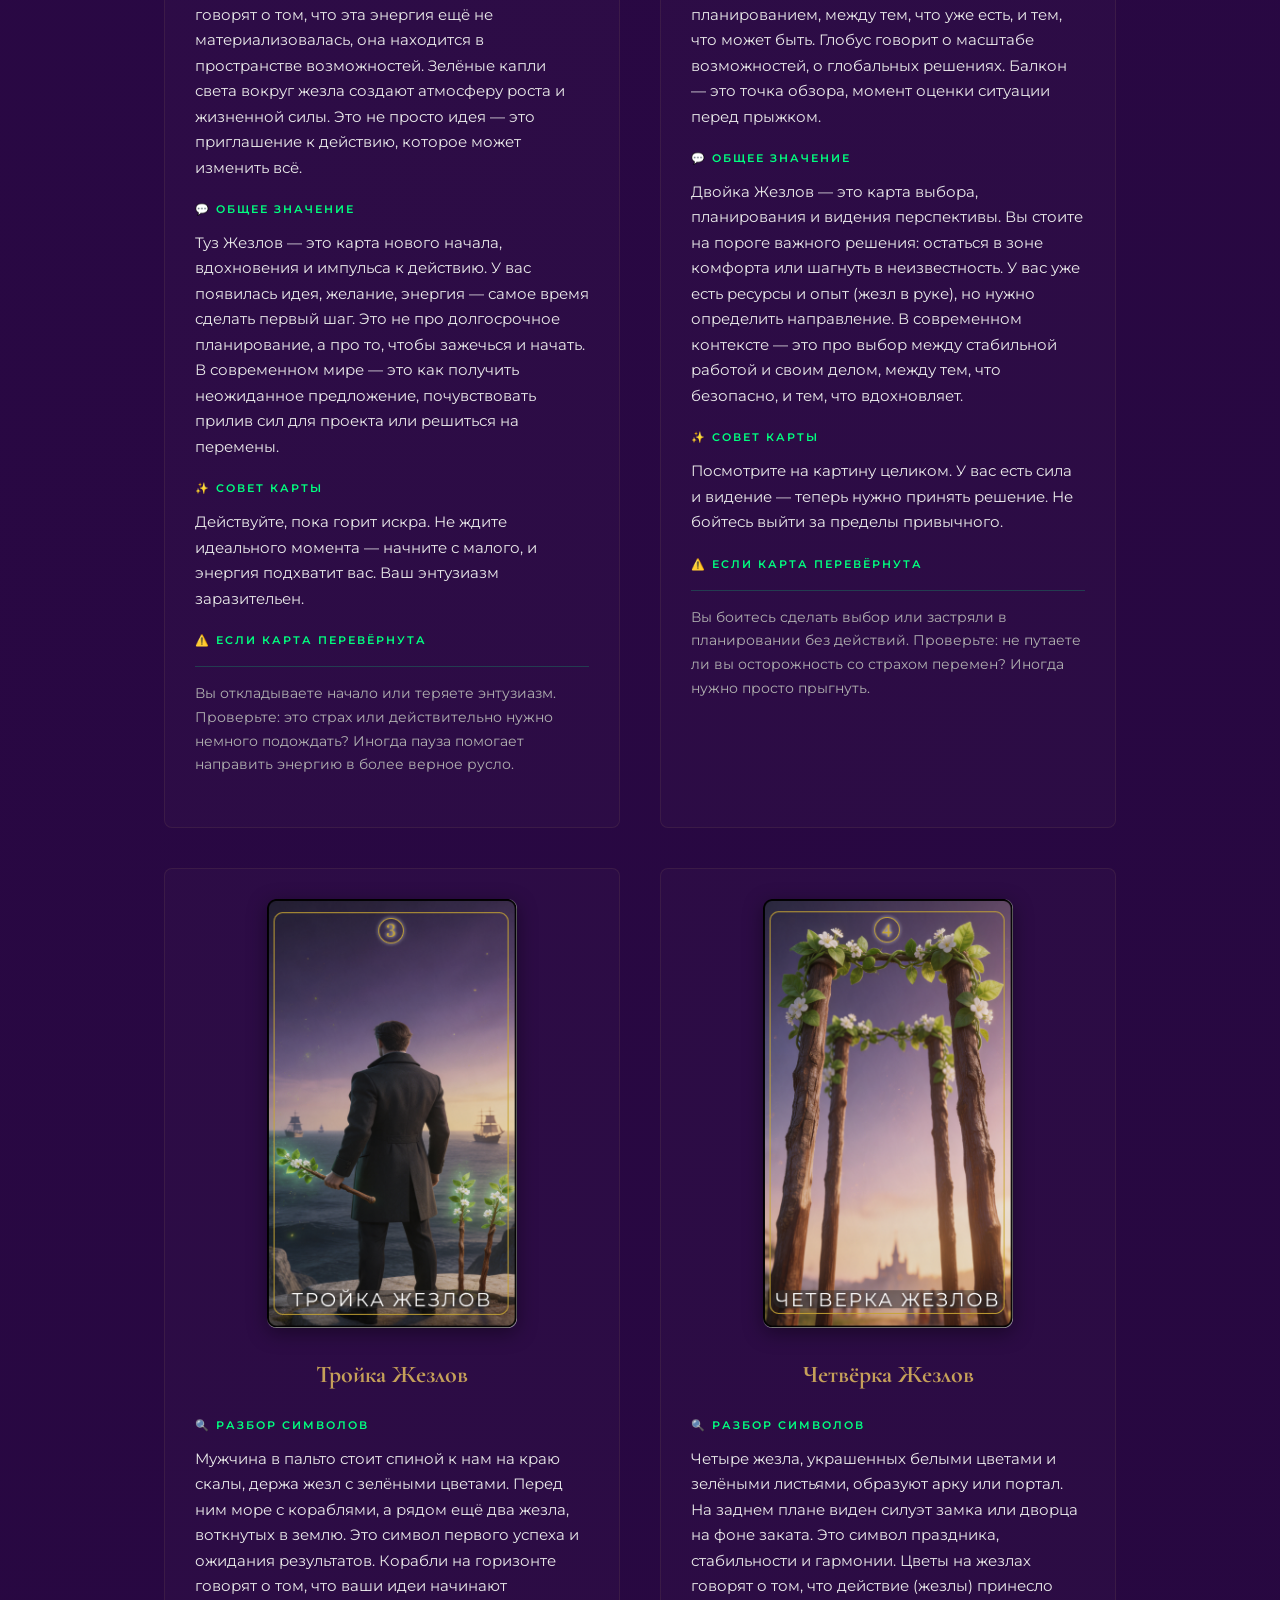
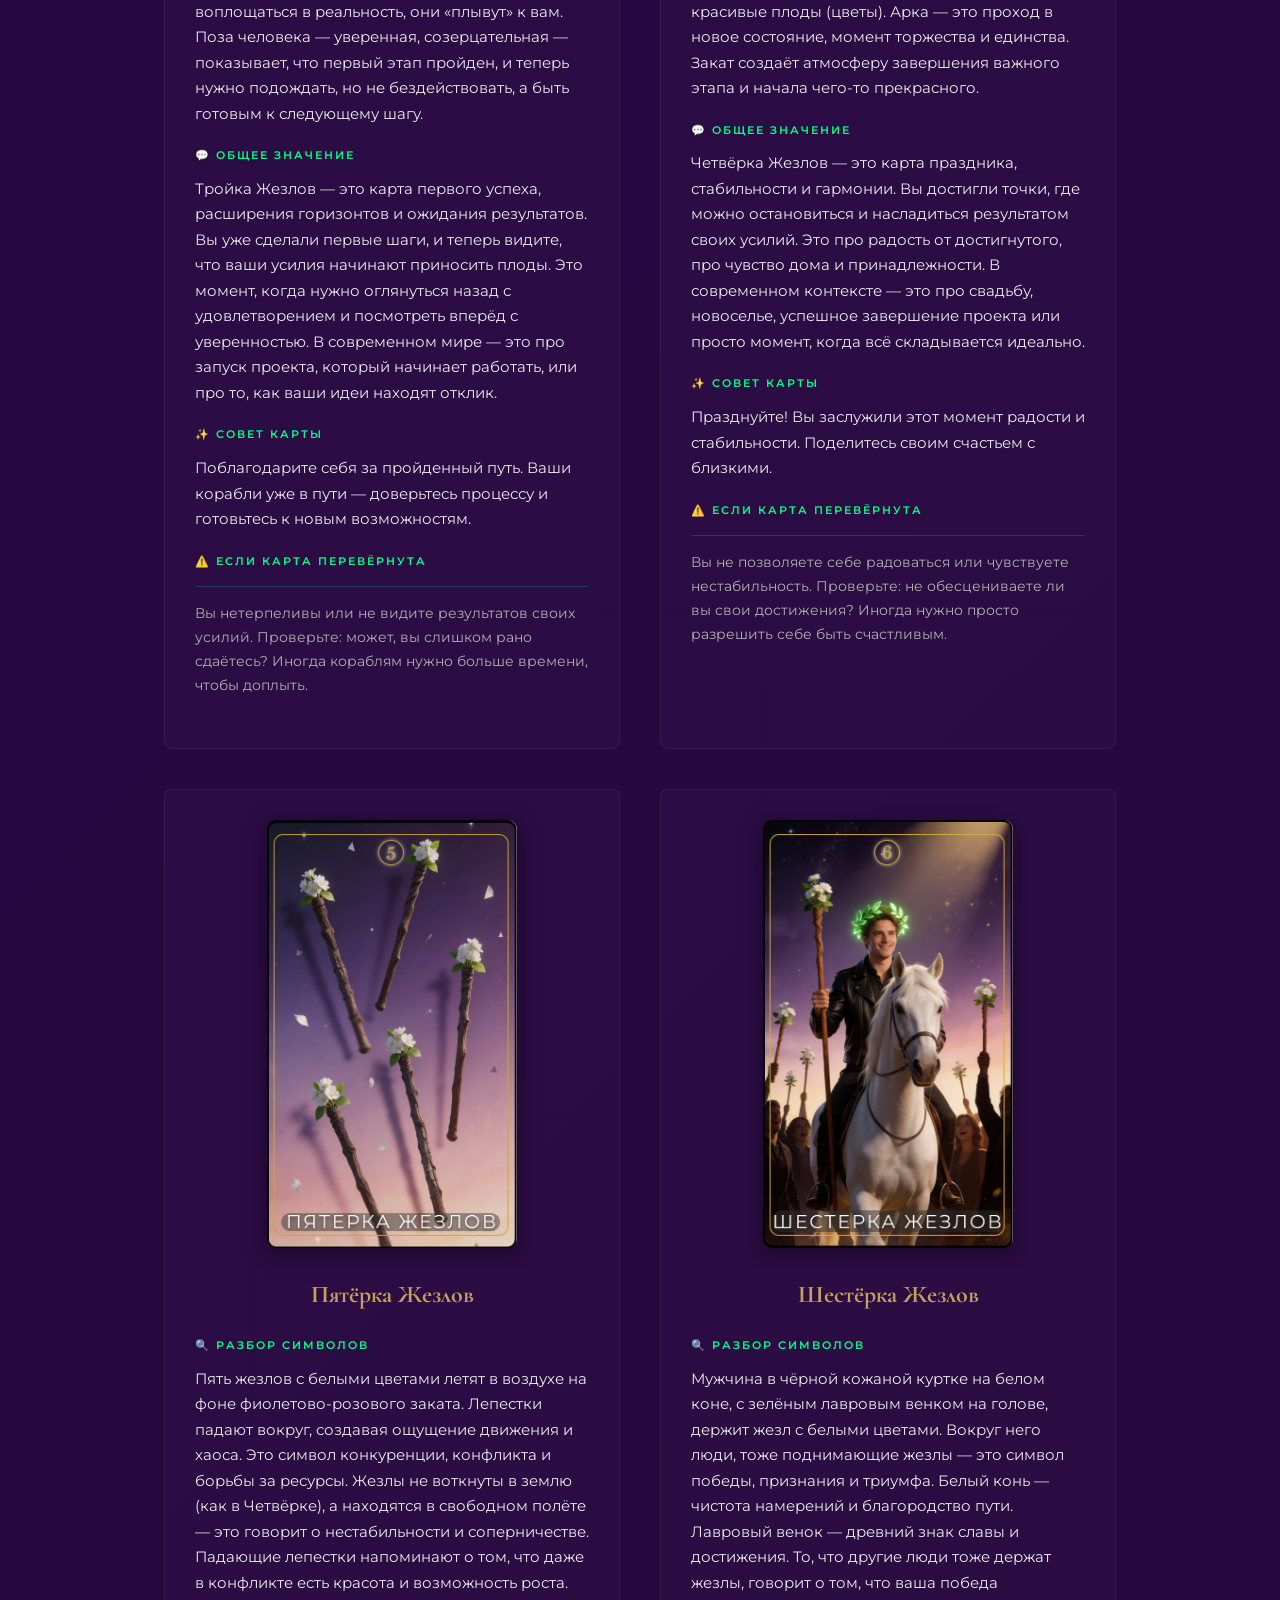
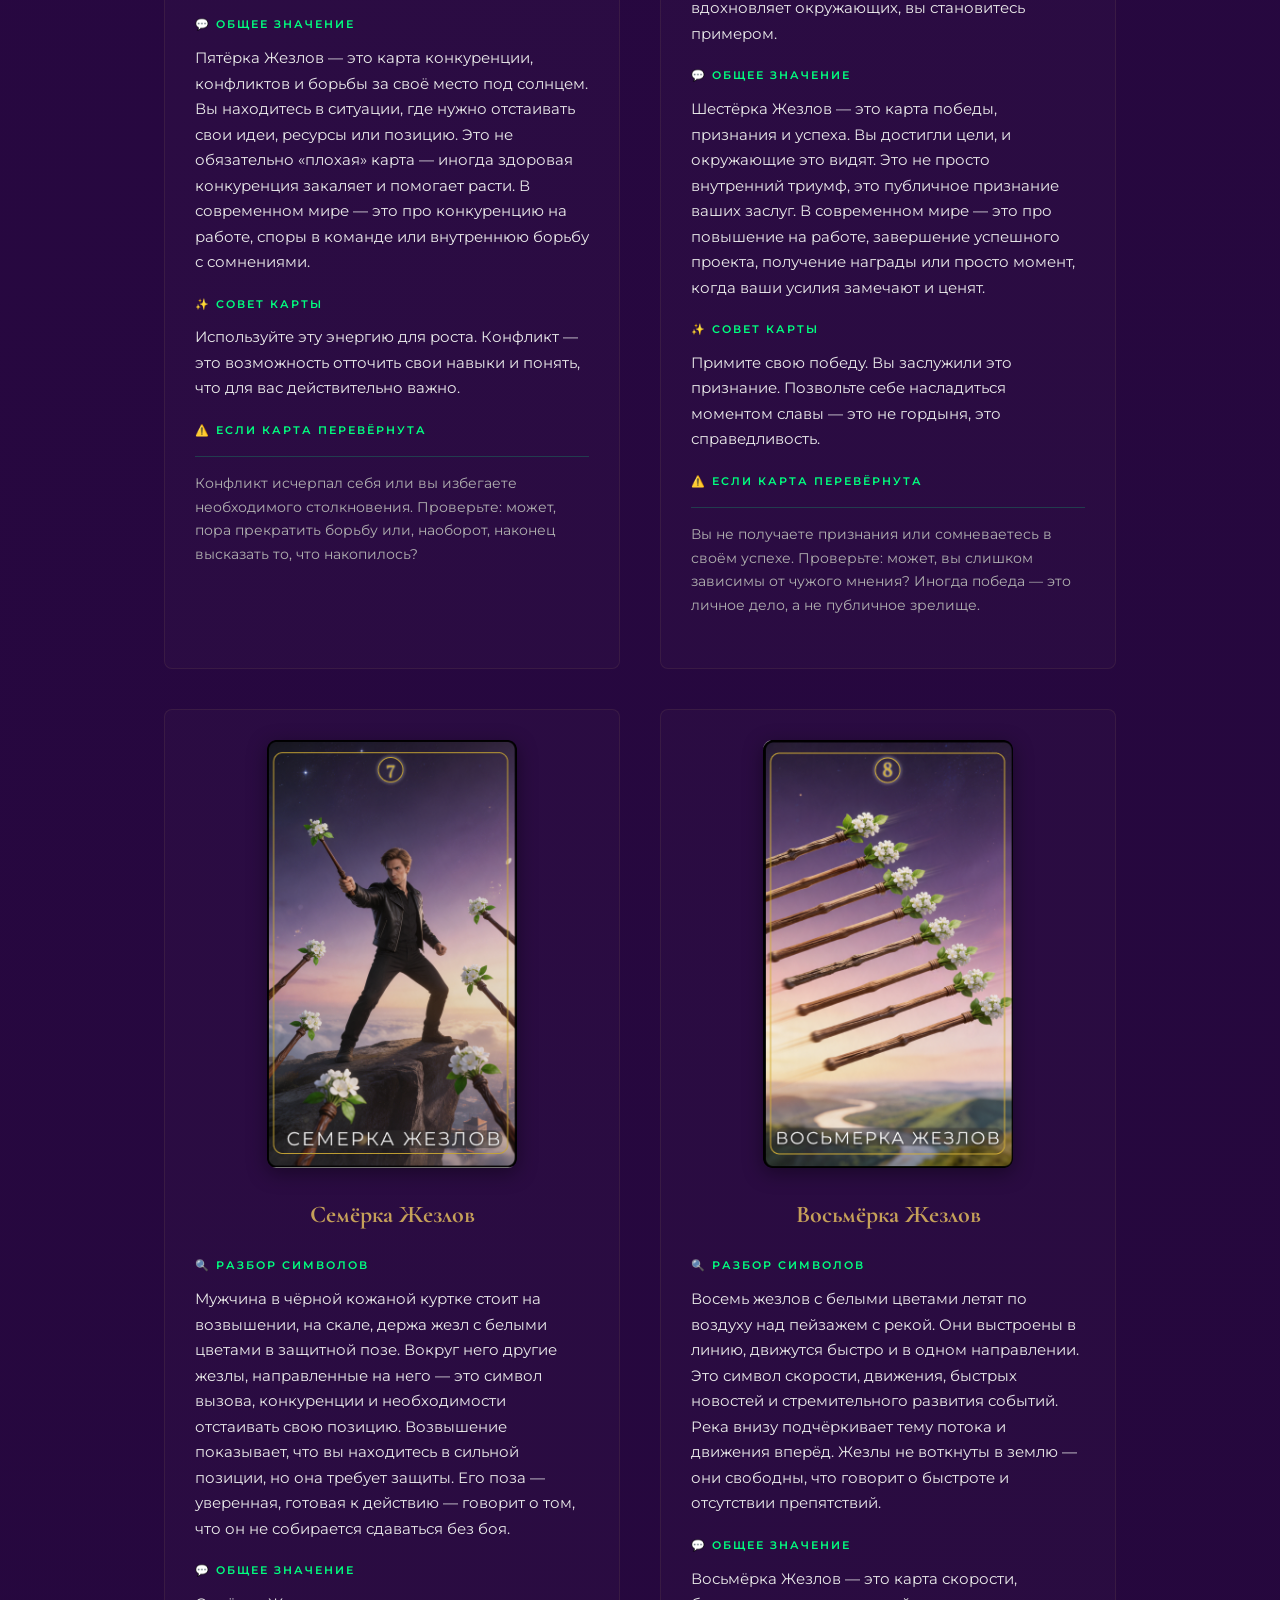
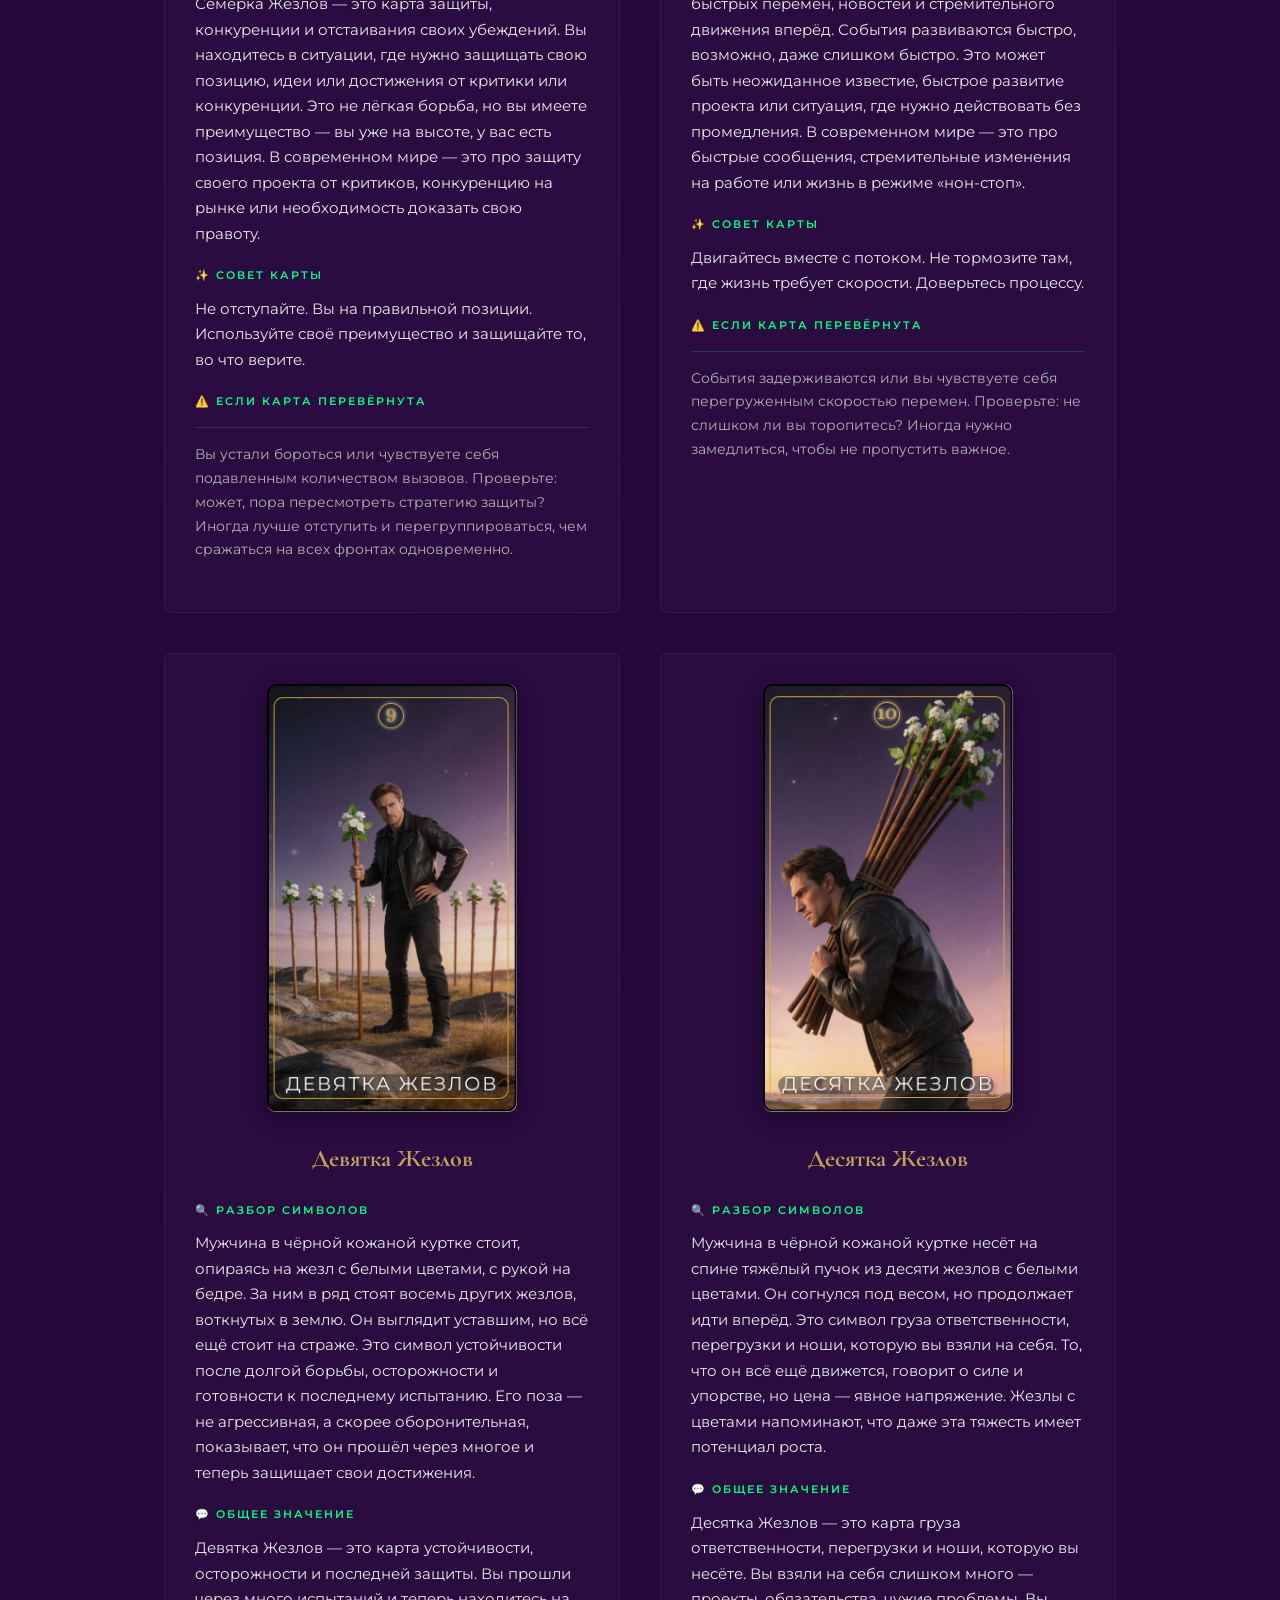
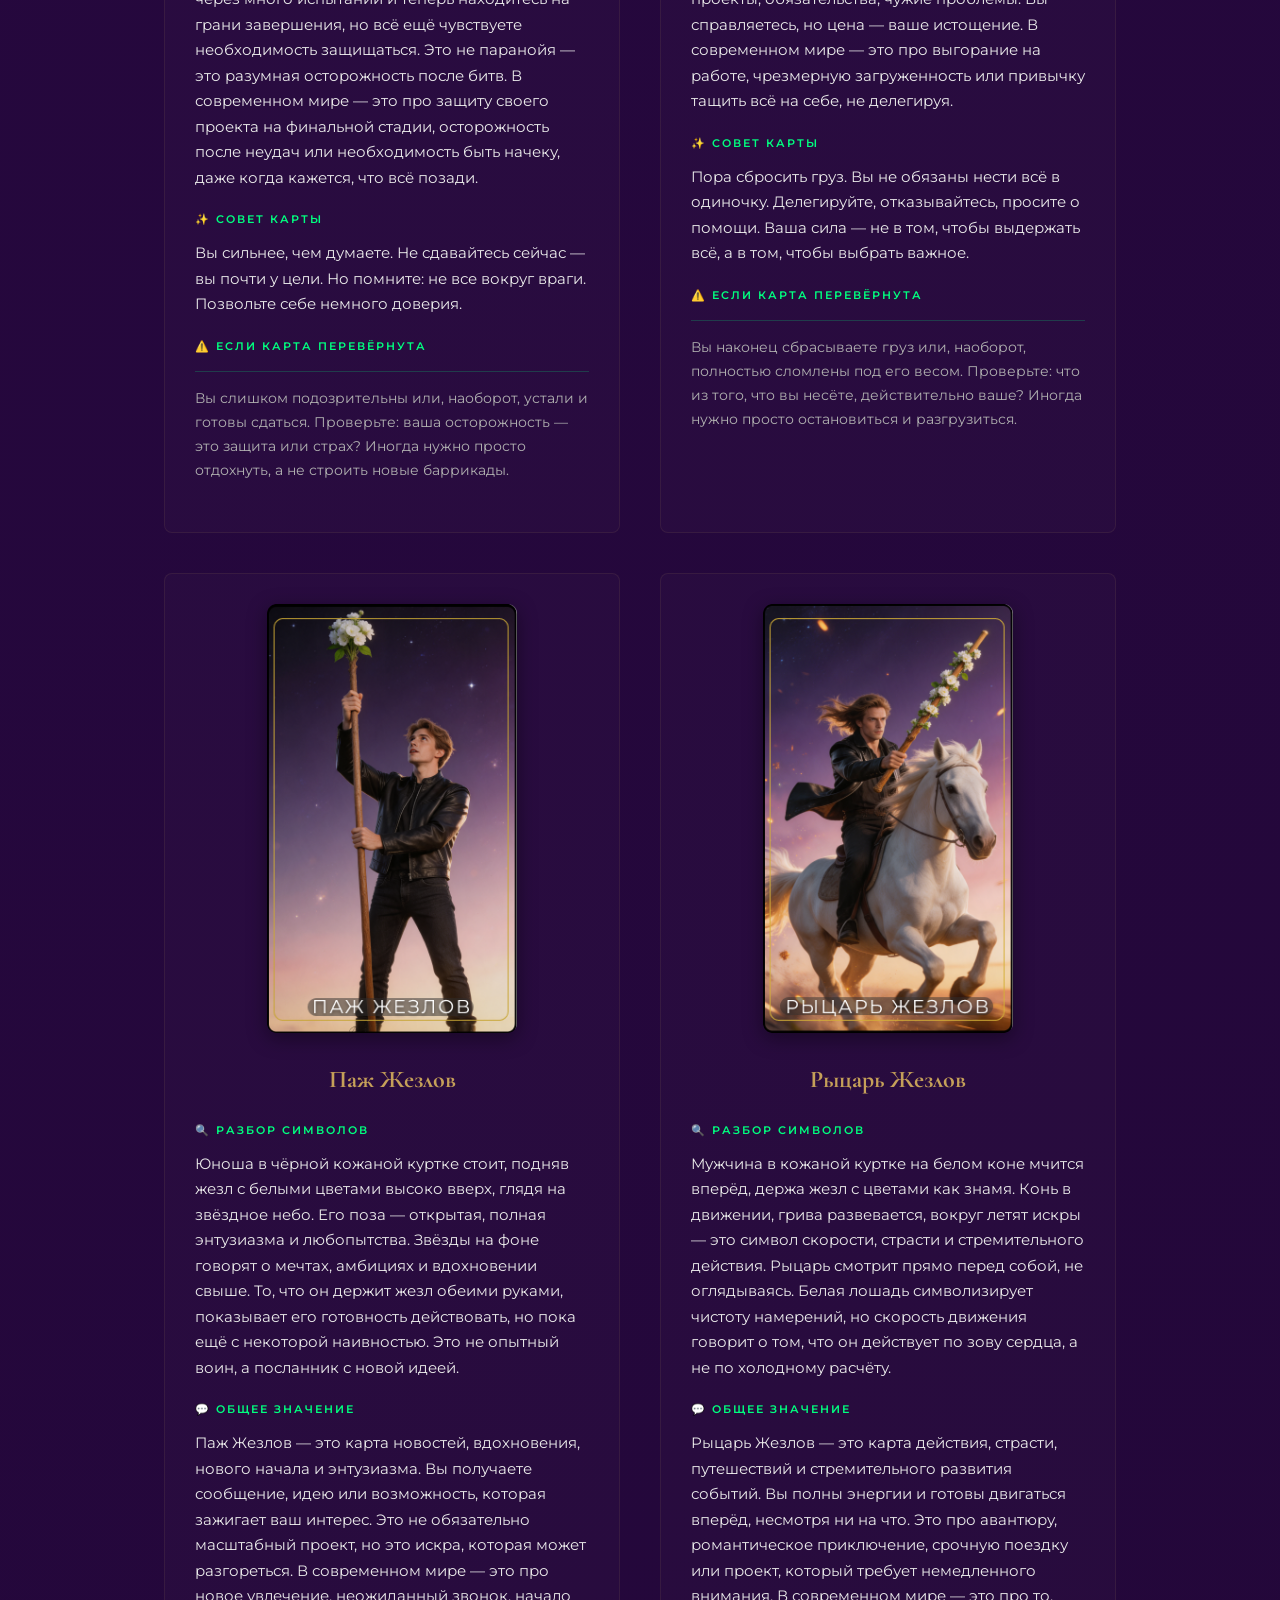
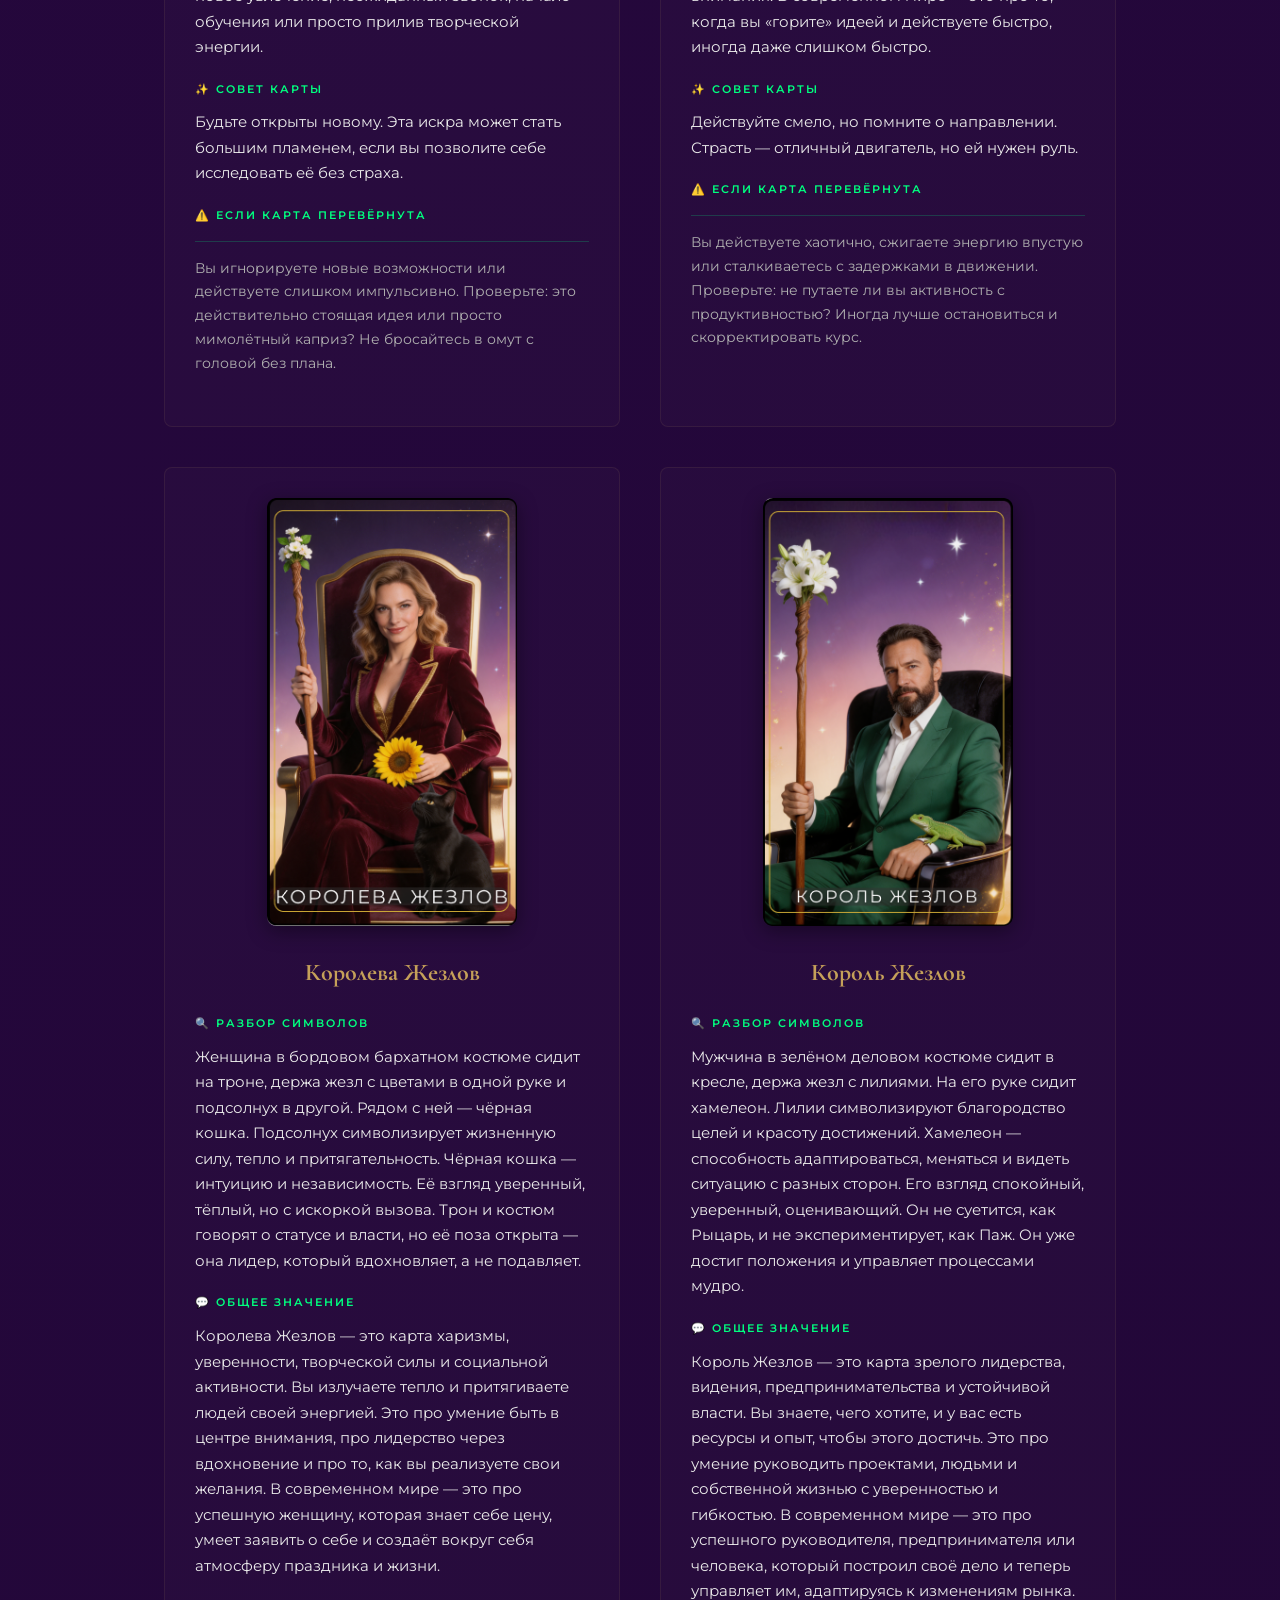
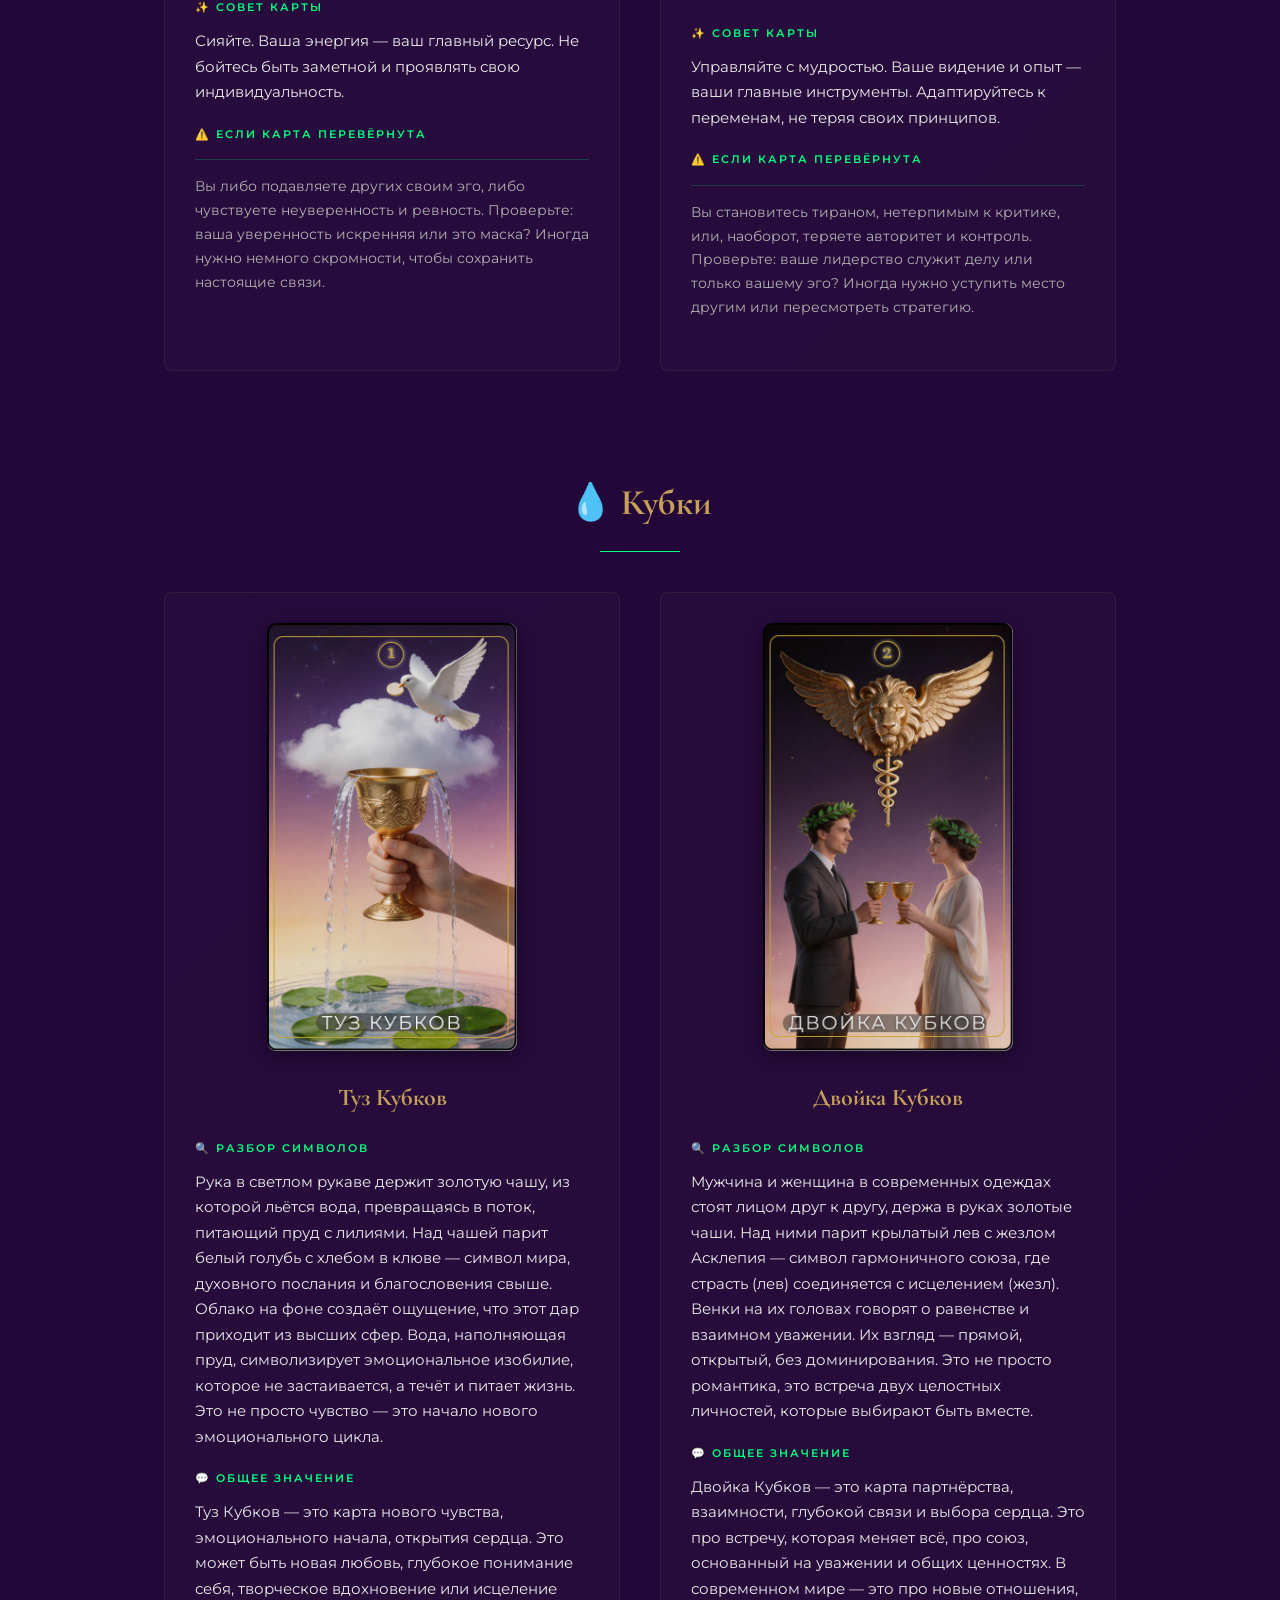
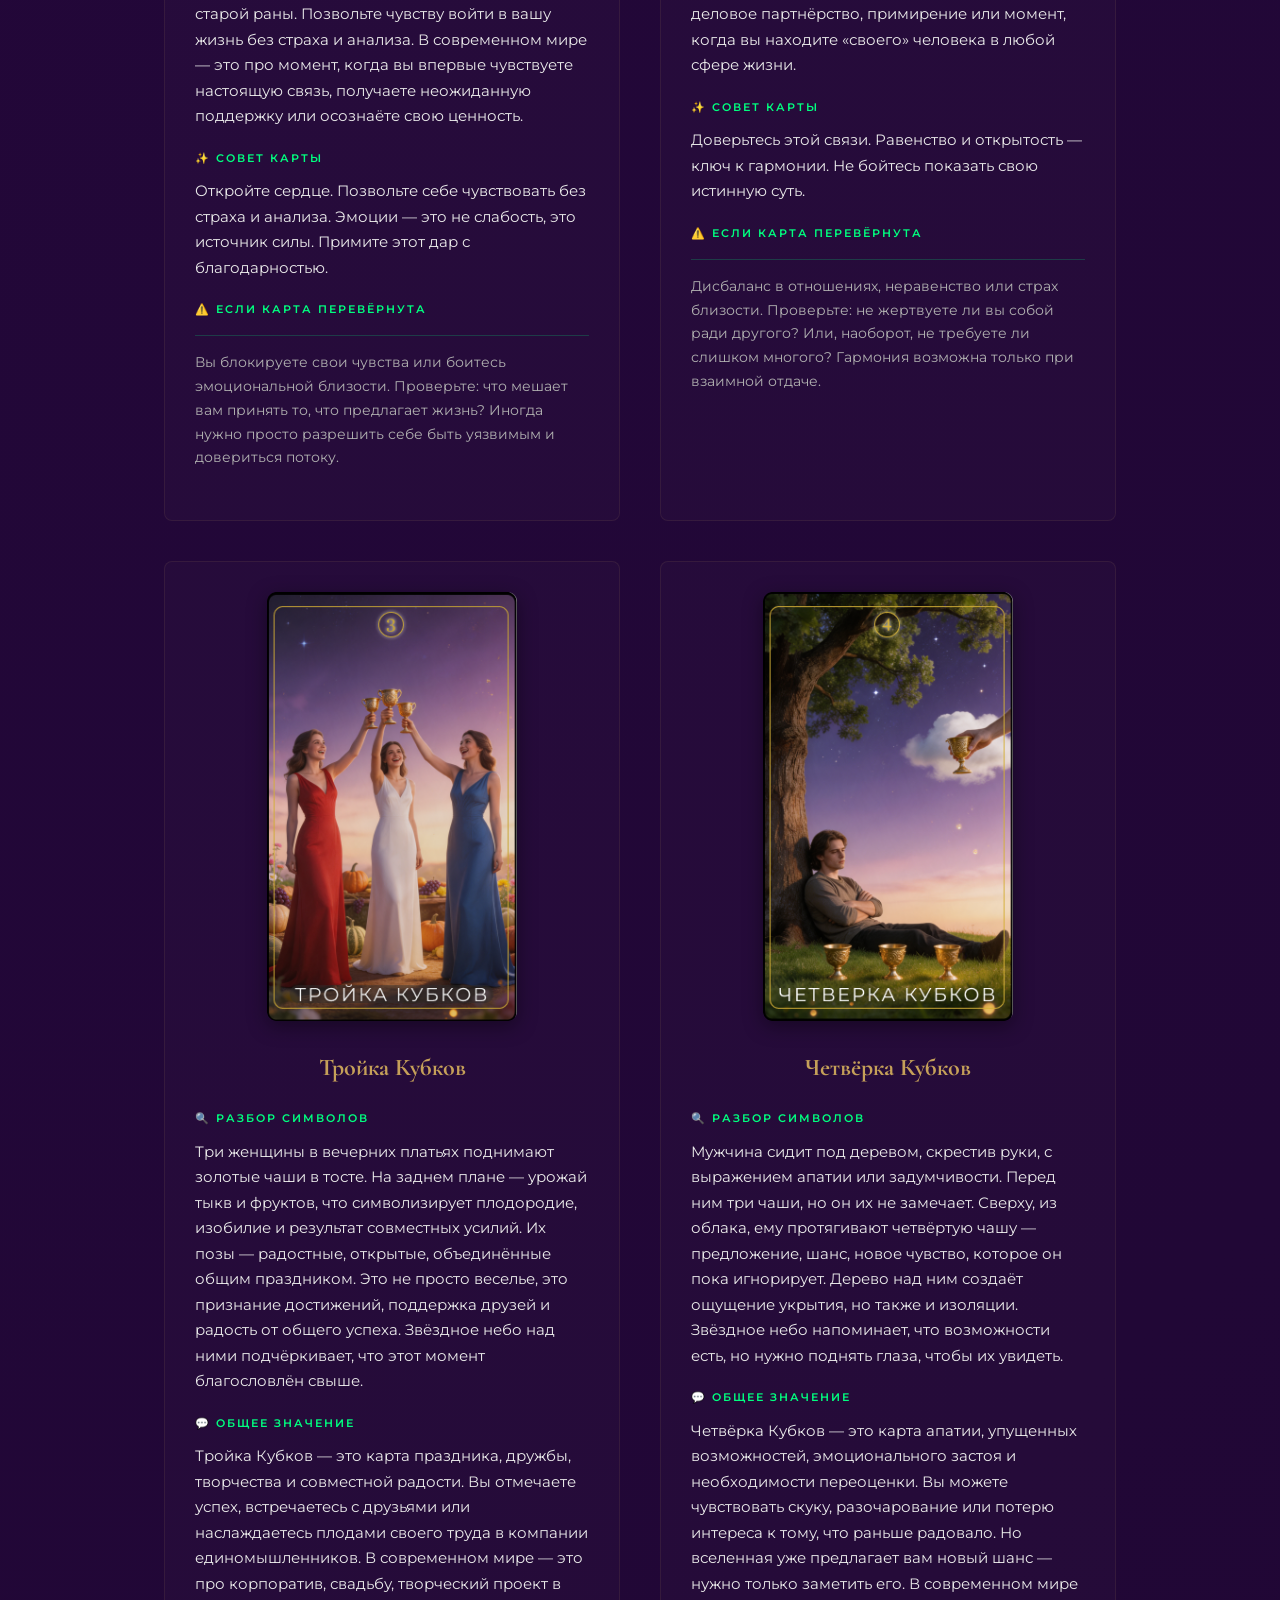
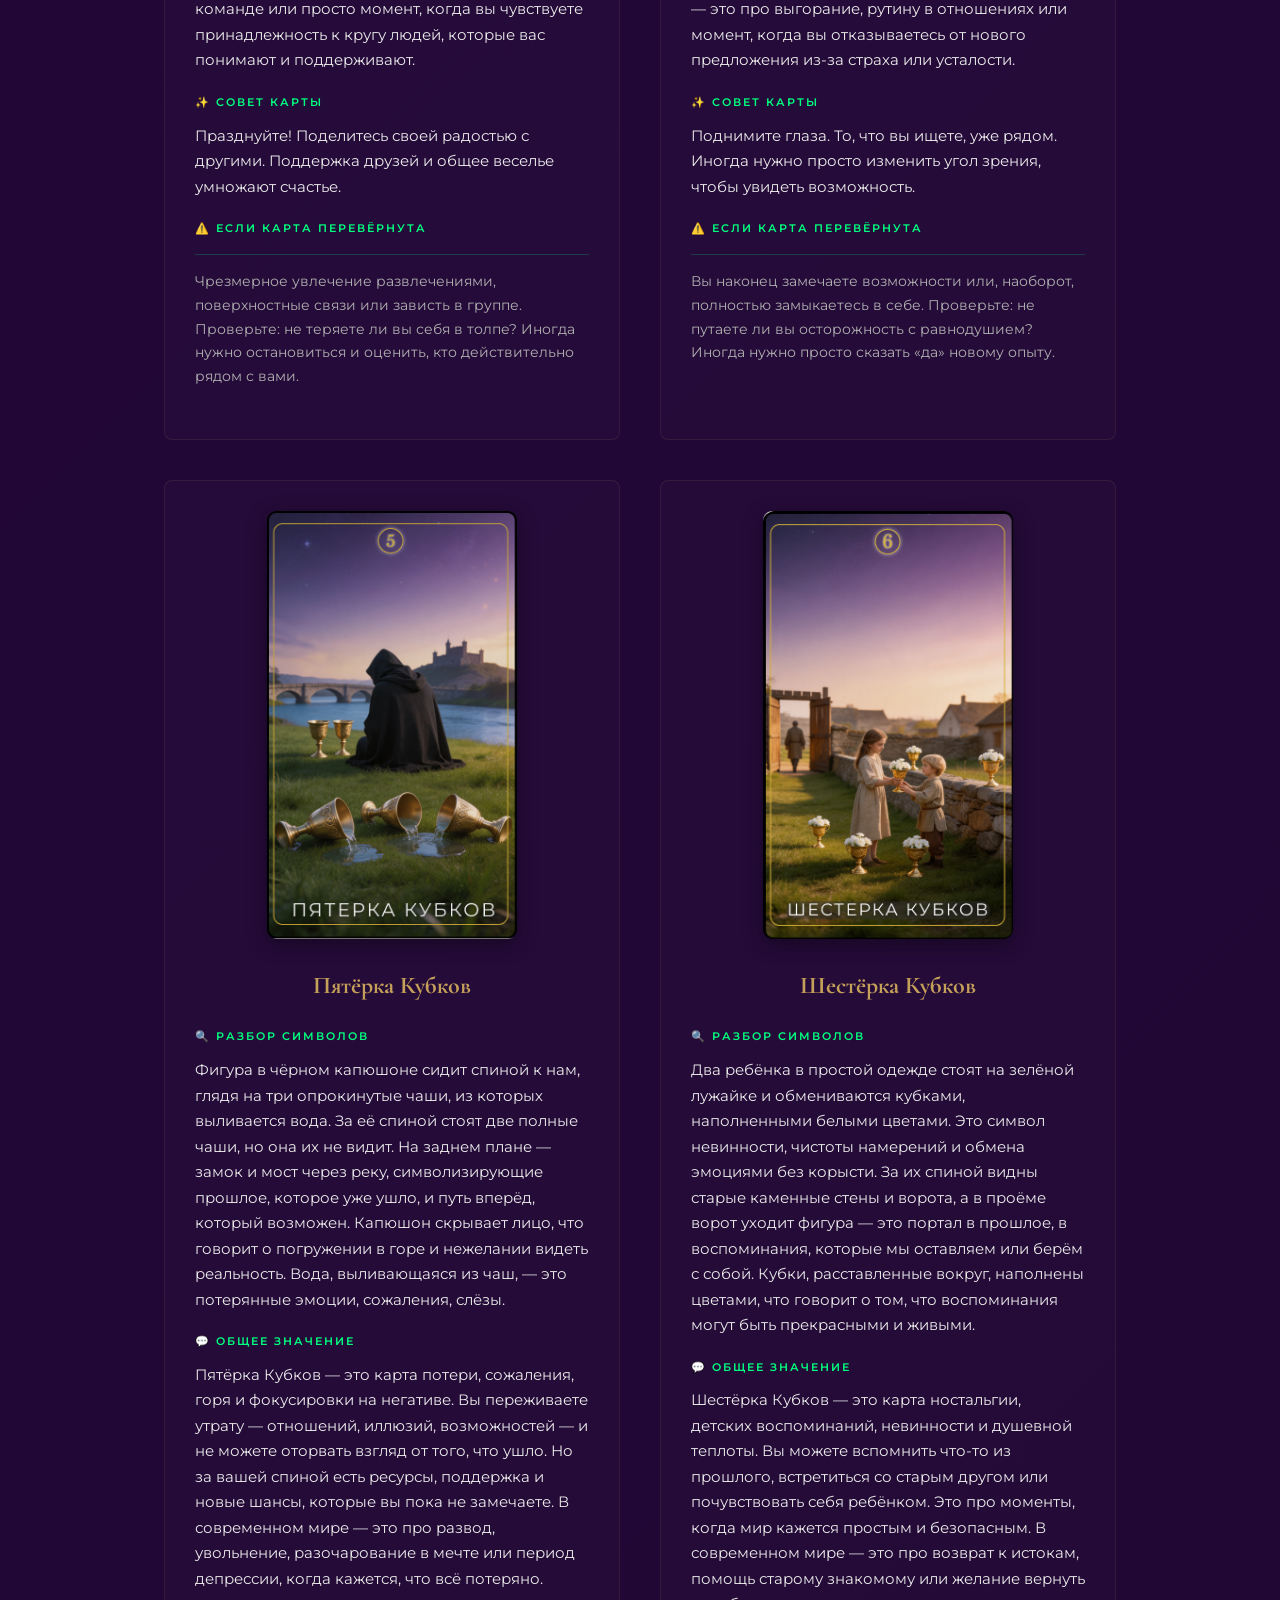
==== commit 029ec22f: "Update minor.html" ====
--- a/minor.html
+++ b/minor.html
@@ -378,7 +378,7 @@
 
                 <!-- Четвёрка Жезлов -->
                 <article class="card-item" data-name="четвёрка жезлов жезлы four wands 4">
-                    <img src="minor/wands-4.png" alt="Четвёрка Жезлов">
+                    <img src="wands-4.png" alt="Четвёрка Жезлов">
                     <h3>Четвёрка Жезлов</h3>
                     <div class="symbol-section">
                         <span class="section-label">🔍 Разбор символов</span>
@@ -1438,7 +1438,7 @@
 
                 <!-- Девятка Пентаклей -->
                 <article class="card-item" data-name="девятка пентаклей пентакли nine pentacles 9">
-                    <img src=pentacles-9.png" alt="Девятка Пентаклей">
+                    <img src="pentacles-9.png" alt="Девятка Пентаклей">
                     <h3>Девятка Пентаклей</h3>
                     <div class="symbol-section">
                         <span class="section-label">🔍 Разбор символов</span>
